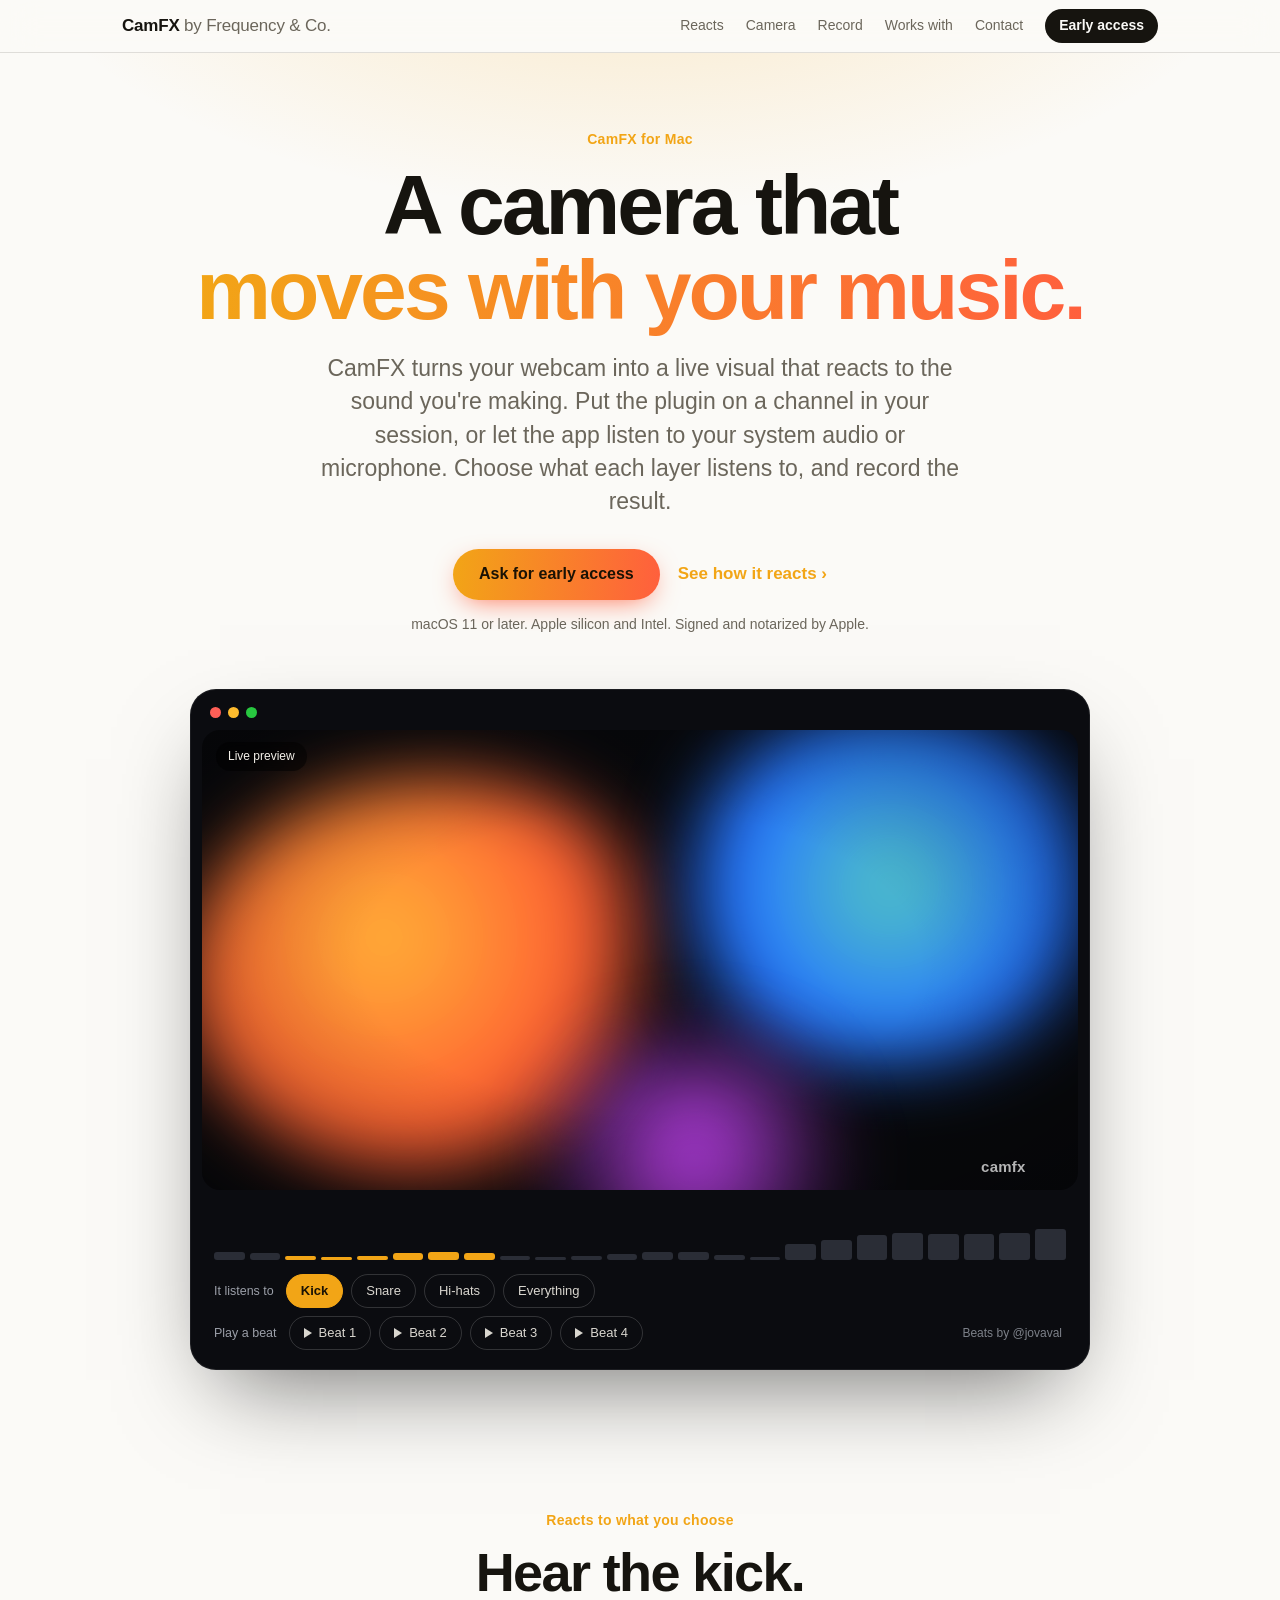
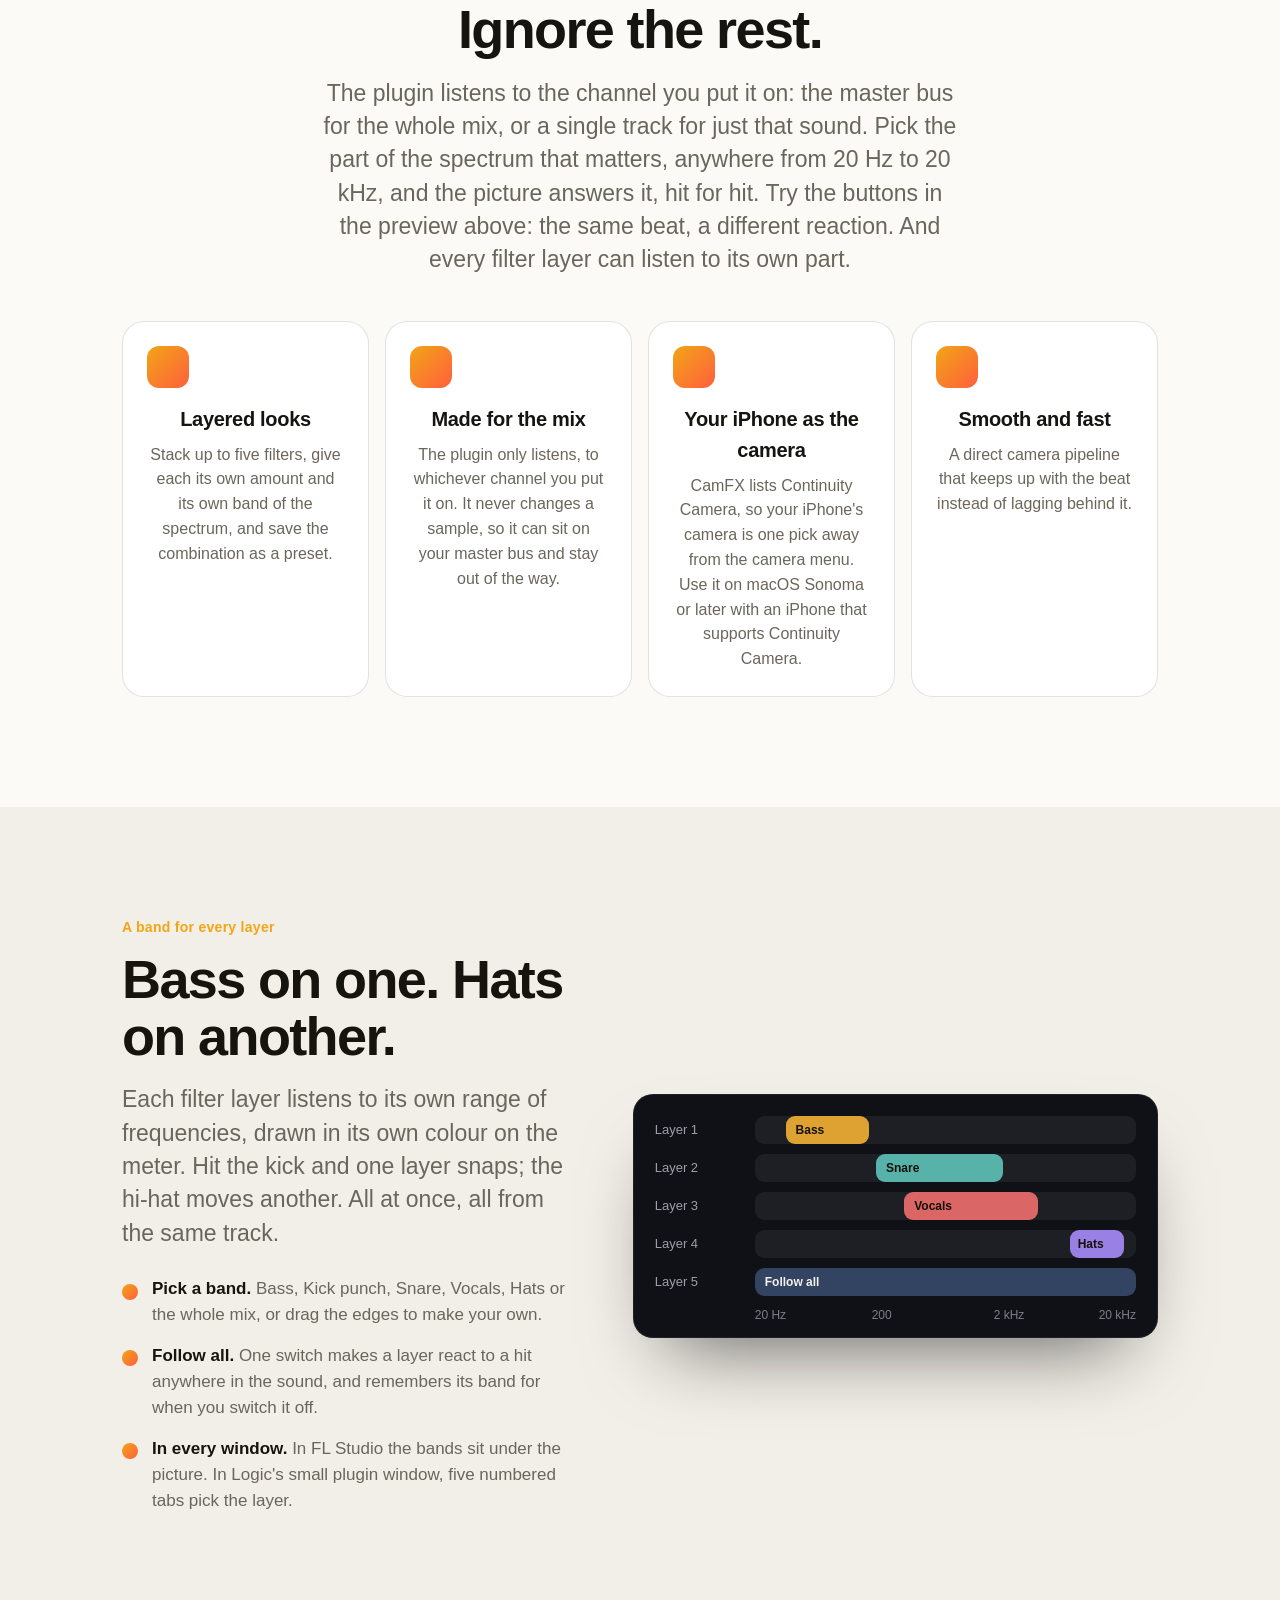
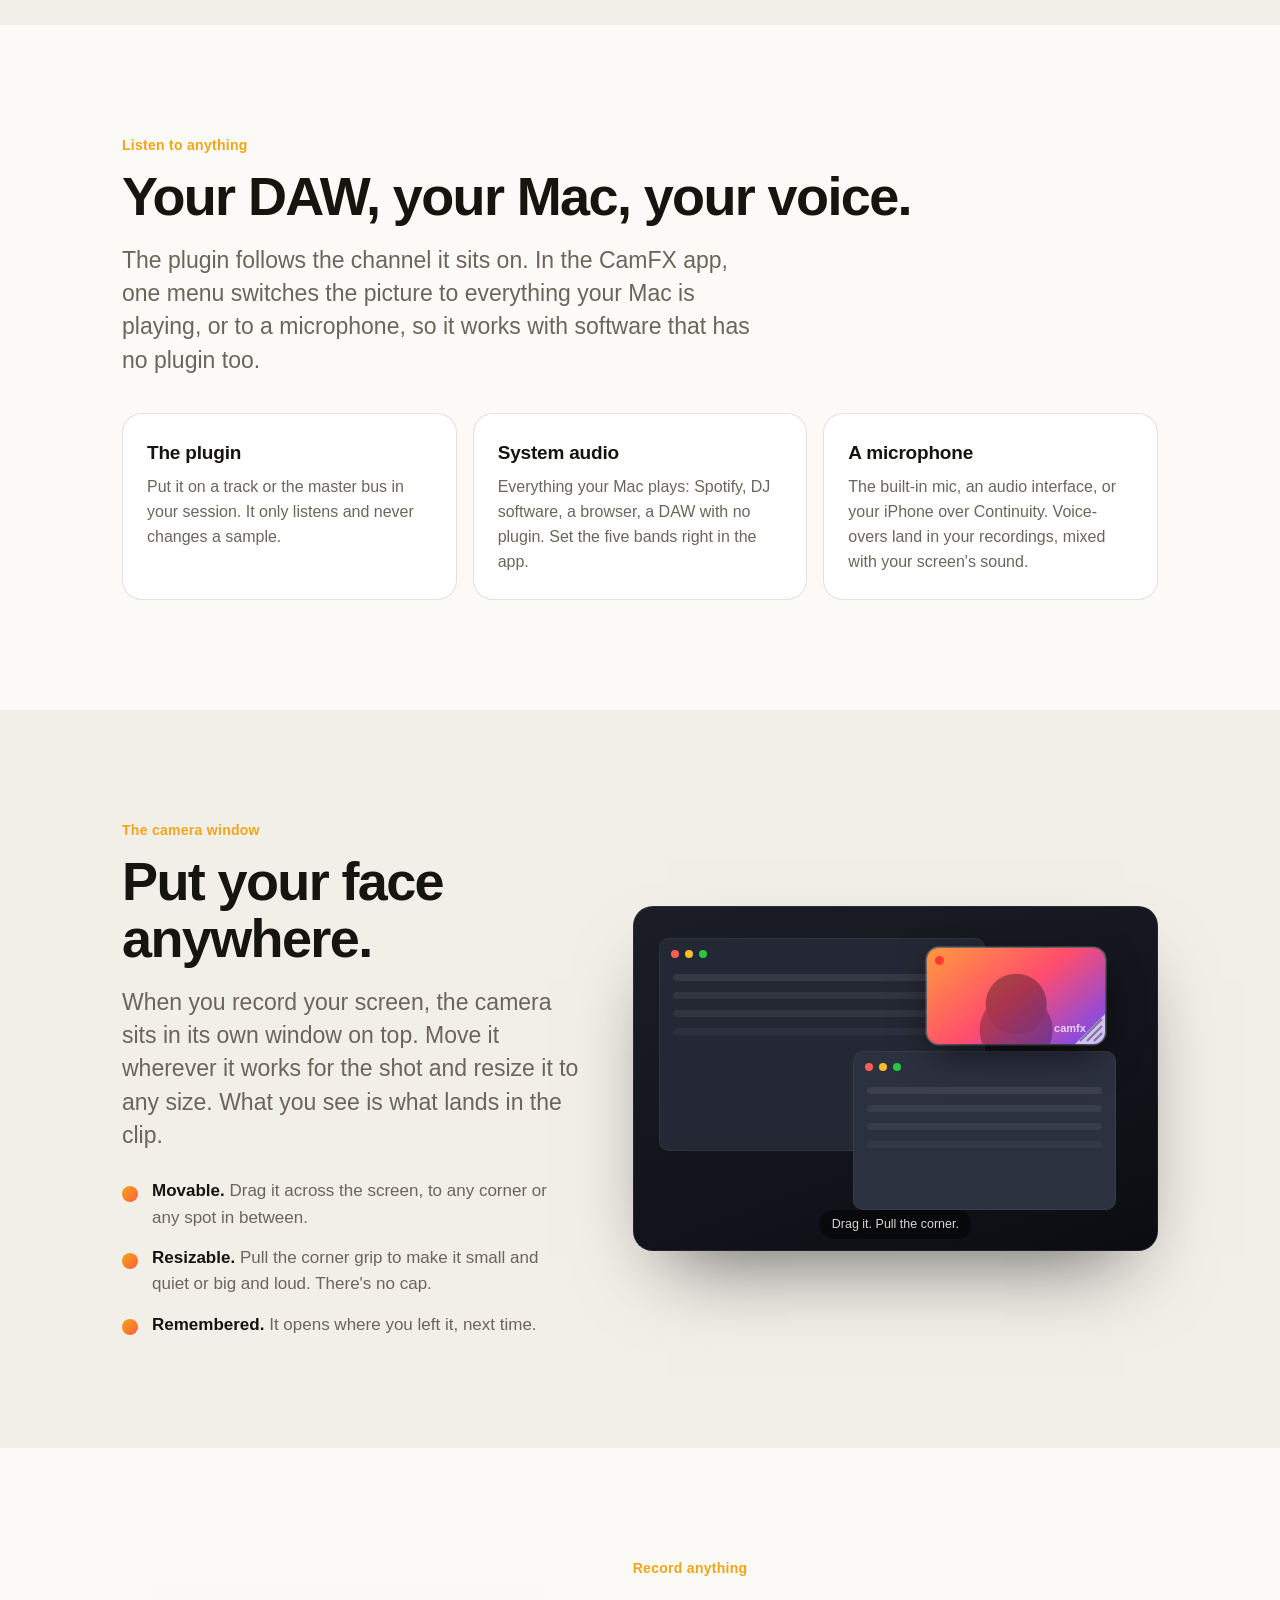
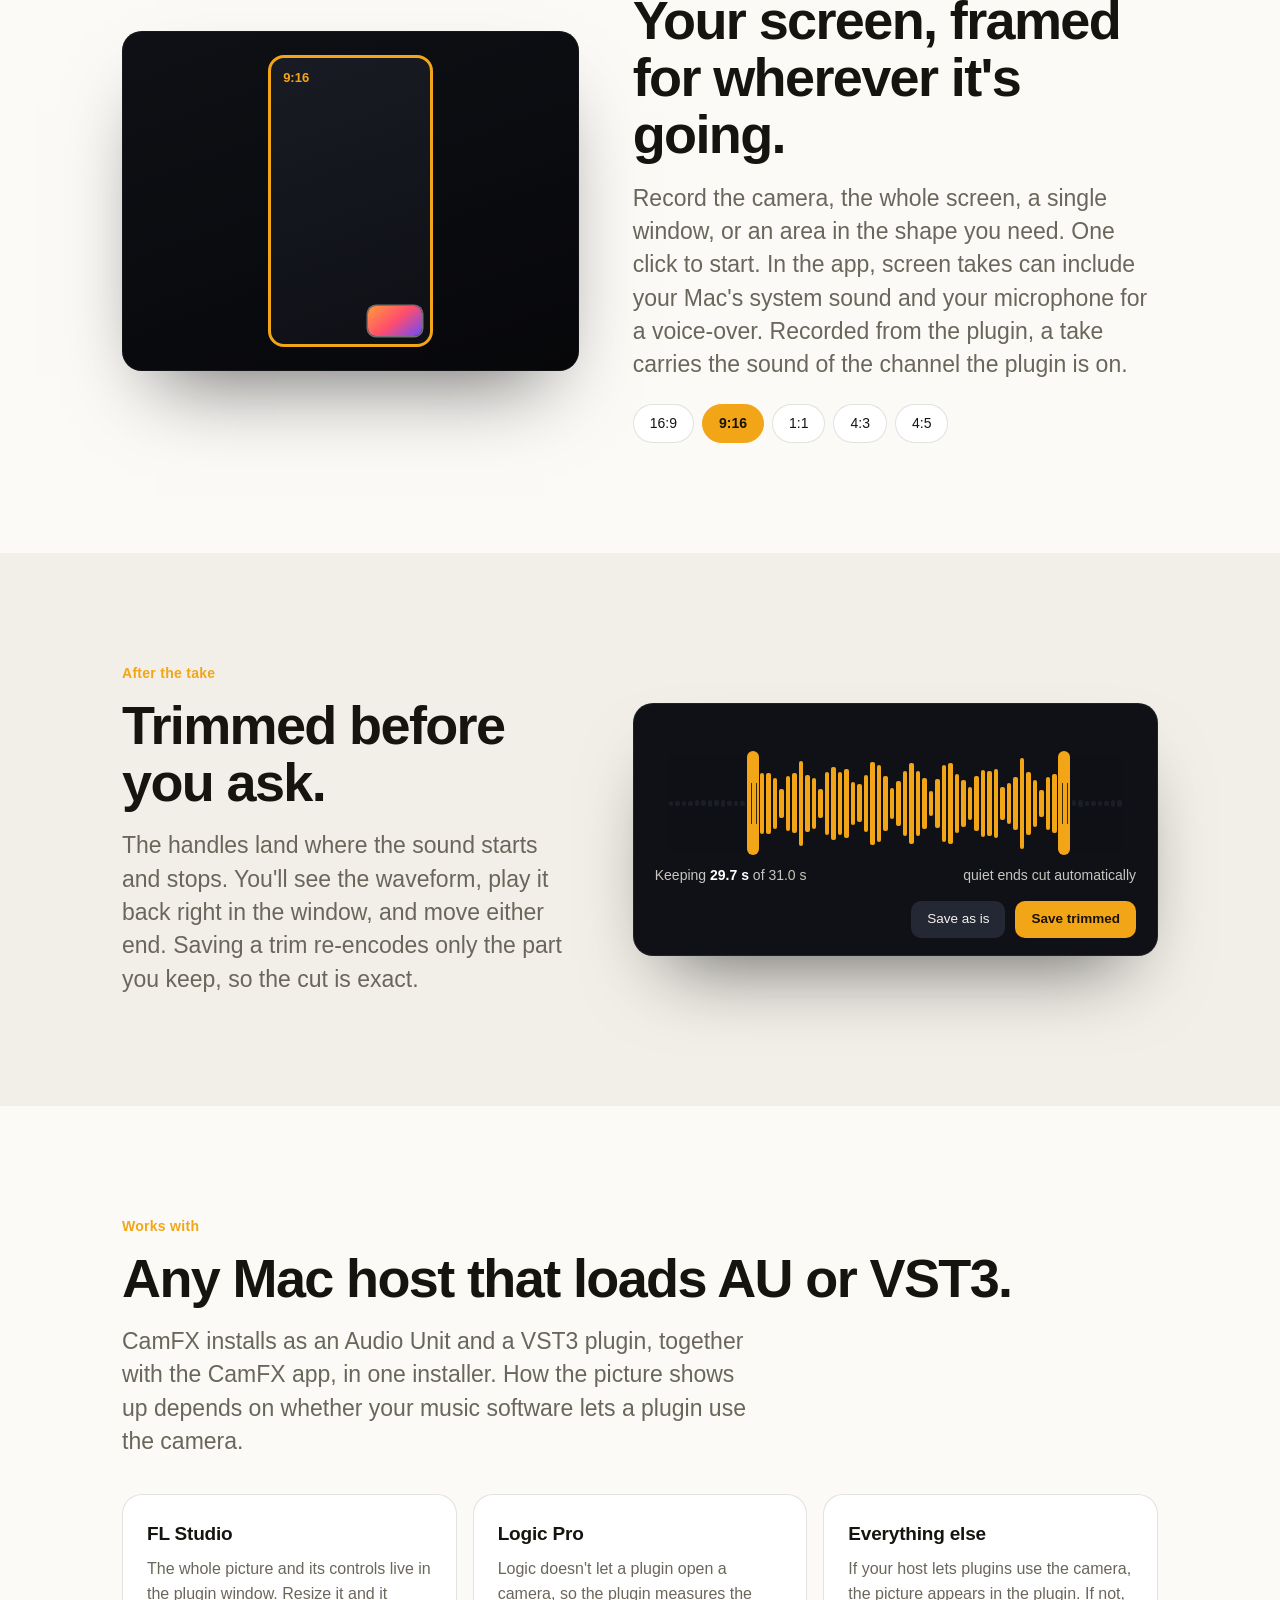
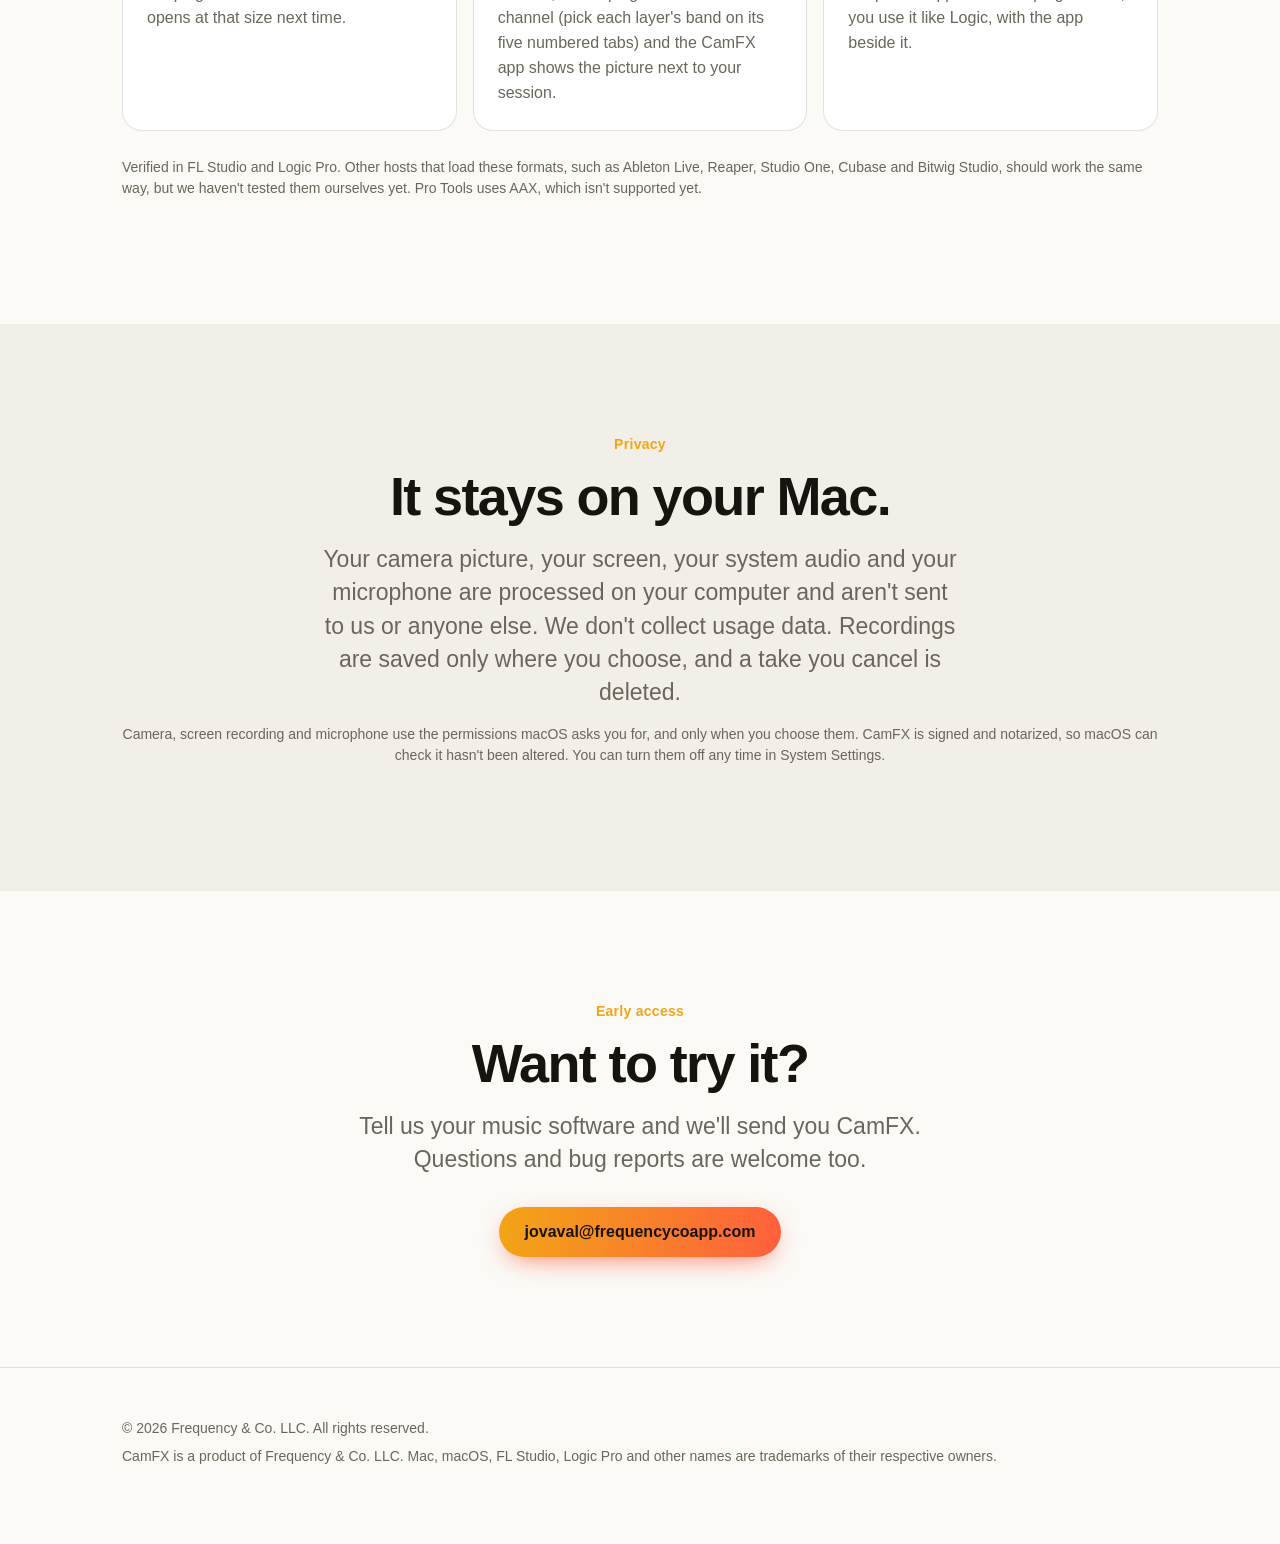
==== index.html @ f4755f86 "Add files via upload" ====
<!doctype html>
<html lang="en">
<head>
<meta charset="utf-8">
<meta name="viewport" content="width=device-width, initial-scale=1">
<title>CamFX by Frequency &amp; Co.</title>
<meta name="description" content="CamFX turns your webcam into a live visual that moves with your music. A Mac app plus AU and VST3 plugins. Every layer listens to its own band, from your DAW, your system audio or a microphone. Verified in FL Studio and Logic Pro.">
<meta name="theme-color" content="#0b0c10">
<style>
:root{
  --bg:#fbfaf7;--bg2:#f2efe8;--text:#16140f;--muted:#6b665b;--line:rgba(22,20,15,.12);--card:#ffffff;
  --accent:#f2a516;--accent2:#ff5f3d;--ink-on-accent:#1a1204;
  --stage:#0b0c10;--stage-text:#f4f1ea;
}
@media (prefers-color-scheme:dark){
  :root{--bg:#0b0c10;--bg2:#12141a;--text:#f4f1ea;--muted:#9b9fa8;--line:rgba(244,241,234,.14);--card:#161920}
}
*{box-sizing:border-box}
html{scroll-behavior:smooth;-webkit-text-size-adjust:100%}
body{margin:0;background:var(--bg);color:var(--text);font:17px/1.55 -apple-system,BlinkMacSystemFont,"SF Pro Text","Helvetica Neue",Arial,sans-serif;-webkit-font-smoothing:antialiased;overflow-x:hidden}
a{color:inherit}
.wrap{max-width:1080px;margin:0 auto;padding:0 22px}
:focus-visible{outline:2px solid var(--accent);outline-offset:3px;border-radius:6px}

/* nav */
nav.top{position:sticky;top:0;z-index:20;backdrop-filter:saturate(180%) blur(18px);-webkit-backdrop-filter:saturate(180%) blur(18px);background:color-mix(in srgb,var(--bg) 72%,transparent);border-bottom:1px solid var(--line)}
nav.top .wrap{display:flex;align-items:center;justify-content:space-between;height:52px;gap:14px}
.logo{white-space:nowrap;font-weight:650;letter-spacing:-.2px;text-decoration:none;font-size:17px}
.logo span{color:var(--muted);font-weight:450}
.links{display:flex;align-items:center;gap:22px;font-size:14px}
.links a{text-decoration:none;color:var(--muted);transition:color .2s}
.links a:hover{color:var(--text)}
.pill{white-space:nowrap;display:inline-block;background:var(--text);color:var(--bg)!important;padding:6px 14px;border-radius:999px;font-weight:550}
@media(max-width:640px){.links a:not(.pill){display:none}.logo span{display:none}.ghost{display:block;margin:16px 0 0}}

/* type */
h1{font-size:clamp(40px,8vw,84px);line-height:1.02;letter-spacing:-.035em;margin:0;font-weight:700}
h2{font-size:clamp(30px,5vw,54px);line-height:1.06;letter-spacing:-.03em;margin:0 0 14px;font-weight:700}
.eyebrow{font-size:14px;font-weight:600;color:var(--accent);letter-spacing:.02em;margin:0 0 12px}
.lead{font-size:clamp(18px,2.2vw,23px);line-height:1.45;color:var(--muted);max-width:640px;margin:18px 0 0}
.grad{background:linear-gradient(95deg,var(--accent),var(--accent2));-webkit-background-clip:text;background-clip:text;color:transparent}
.btn{display:inline-block;background:linear-gradient(95deg,var(--accent),var(--accent2));color:var(--ink-on-accent);padding:13px 26px;border-radius:999px;font-weight:650;text-decoration:none;font-size:16px;transition:transform .2s,box-shadow .2s;box-shadow:0 8px 28px -10px var(--accent2)}
.btn:hover{transform:translateY(-1px) scale(1.02)}
.ghost{margin-left:18px;color:var(--accent);text-decoration:none;font-weight:550}
.ghost:hover{text-decoration:underline}
.small{font-size:14px;color:var(--muted)}

/* reveal */
.rv{opacity:0;transform:translateY(26px);transition:opacity .8s cubic-bezier(.2,.7,.2,1),transform .8s cubic-bezier(.2,.7,.2,1)}
.rv.in{opacity:1;transform:none}
.d1{transition-delay:.08s}.d2{transition-delay:.16s}.d3{transition-delay:.24s}

/* hero */
.hero{position:relative;padding:76px 0 30px;text-align:center;background:radial-gradient(900px 420px at 50% -10%,color-mix(in srgb,var(--accent) 22%,transparent),transparent 70%)}
.hero .lead{margin-left:auto;margin-right:auto}
.cta{margin-top:30px}
.stagewrap{margin:54px auto 0;max-width:900px}
.stage{position:relative;background:var(--stage);color:var(--stage-text);border-radius:26px;padding:12px;box-shadow:0 40px 90px -30px rgba(0,0,0,.55),0 0 0 1px rgba(255,255,255,.07) inset;text-align:left}
.dots{display:flex;gap:7px;padding:6px 8px 12px}
.dots i{width:11px;height:11px;border-radius:50%;background:#2a2d36}
.dots i:nth-child(1){background:#ff5f57}.dots i:nth-child(2){background:#febc2e}.dots i:nth-child(3){background:#28c840}
.pic{position:relative;aspect-ratio:16/8.4;border-radius:18px;overflow:hidden;background:#07080b;--p:0}
.pic .art{position:absolute;inset:-12%;filter:hue-rotate(calc(var(--p)*55deg)) saturate(calc(1.1 + var(--p)*.9)) contrast(1.05);transform:scale(calc(1 + var(--p)*.06));transition:filter .05s linear}
.orb{position:absolute;border-radius:50%;filter:blur(34px)}
.o1{width:46%;height:70%;left:8%;top:18%;background:radial-gradient(circle at 40% 40%,#ffb347,#ff5f3d 55%,transparent 72%)}
.o2{width:42%;height:62%;right:6%;top:6%;background:radial-gradient(circle at 50% 50%,#5ec4b9,#2a6df4 60%,transparent 74%)}
.o3{width:34%;height:46%;left:38%;bottom:-8%;background:radial-gradient(circle,#c04bff,transparent 70%)}
.vig{position:absolute;inset:0;background:radial-gradient(ellipse at center,transparent 45%,rgba(0,0,0,.75) 100%);opacity:calc(.35 + var(--p)*.5)}
.tag{position:absolute;left:14px;top:12px;background:rgba(0,0,0,.45);backdrop-filter:blur(8px);-webkit-backdrop-filter:blur(8px);padding:5px 12px;border-radius:999px;font-size:12px;color:#f4f1ea}
.mark{position:absolute;right:6%;bottom:12px;font-weight:700;font-size:15px;color:rgba(255,255,255,.7);letter-spacing:.2px}
.bar{display:flex;align-items:flex-end;gap:5px;height:74px;padding:14px 12px 4px}
.bar i{flex:1;background:#2a2d36;border-radius:3px;height:12%;transition:background .2s}
.bar i.lit{background:var(--accent)}
.chips{display:flex;gap:8px;padding:10px 12px 8px;flex-wrap:wrap;align-items:center}
.chips span{font-size:12.5px;color:#9b9fa8;margin-right:4px}
.chips button{font:inherit;font-size:13px;border:1px solid rgba(255,255,255,.16);background:transparent;color:#d9d6cf;padding:6px 14px;border-radius:999px;cursor:pointer;transition:all .2s}
.chips button:hover{border-color:var(--accent)}
.beats{padding-top:0}.beats button{display:inline-flex;align-items:center;gap:7px}.beats .credit{margin-left:auto;font-size:12px;color:#7d8189}.pl{display:inline-block;width:0;height:0;border-left:8px solid currentColor;border-top:5px solid transparent;border-bottom:5px solid transparent}.beats button[aria-pressed=true] .pl{width:9px;height:10px;border:0;border-left:3px solid currentColor;border-right:3px solid currentColor}
.chips button[aria-pressed=true]{background:var(--accent);color:var(--ink-on-accent);border-color:var(--accent);font-weight:600}

/* sections */
section{padding:110px 0}
section.alt{background:var(--bg2)}
.split{display:grid;grid-template-columns:1fr 1.15fr;gap:54px;align-items:center}
@media(max-width:860px){.split{grid-template-columns:1fr;gap:34px}section{padding:76px 0}}
.points{list-style:none;margin:26px 0 0;padding:0;display:grid;gap:14px}
.points li{padding-left:30px;position:relative;color:var(--muted)}
.points li b{color:var(--text);font-weight:600}
.points li::before{content:"";position:absolute;left:0;top:.45em;width:16px;height:16px;border-radius:50%;background:linear-gradient(135deg,var(--accent),var(--accent2))}

/* camera demo */
.desk{position:relative;aspect-ratio:16/10.5;border-radius:20px;overflow:hidden;background:linear-gradient(160deg,#1b1e27,#0c0d12);box-shadow:0 40px 80px -34px rgba(0,0,0,.6),0 0 0 1px rgba(255,255,255,.07) inset;user-select:none;-webkit-user-select:none;touch-action:none}
.win{position:absolute;border-radius:10px;background:#242834;box-shadow:0 0 0 1px rgba(255,255,255,.05) inset}
.win.a{left:5%;top:9%;width:62%;height:62%}
.win.b{left:42%;top:42%;width:50%;height:46%;background:#2c3140}
.win i{position:absolute;left:12px;top:12px;width:8px;height:8px;border-radius:50%;background:#ff5f57;box-shadow:14px 0 #febc2e,28px 0 #28c840}
.win em{position:absolute;left:14px;right:14px;top:36px;height:7px;border-radius:4px;background:rgba(255,255,255,.08);box-shadow:0 18px rgba(255,255,255,.06),0 36px rgba(255,255,255,.06),0 54px rgba(255,255,255,.04)}
.cam{position:absolute;border-radius:12px;overflow:hidden;cursor:grab;box-shadow:0 14px 40px -8px rgba(0,0,0,.7),0 0 0 1.5px rgba(255,255,255,.35);background:linear-gradient(140deg,#ff9a3d,#ff4d6d 50%,#6a4bff)}
.cam:active{cursor:grabbing}
.cam .rec{position:absolute;left:8px;top:8px;width:9px;height:9px;border-radius:50%;background:#ff3b30;animation:blink 1.6s infinite}
.cam .cm{position:absolute;right:11%;bottom:7px;font-weight:700;font-size:11px;color:rgba(255,255,255,.75)}
.cam .face{position:absolute;left:50%;top:58%;width:34%;aspect-ratio:1;border-radius:50%;background:rgba(10,8,20,.35);transform:translate(-50%,-50%);box-shadow:0 26px 0 6px rgba(10,8,20,.3)}
.grip{position:absolute;right:0;bottom:0;width:30px;height:30px;cursor:nwse-resize;touch-action:none}
.grip svg{position:absolute;right:0;bottom:0;width:100%;height:100%}
@keyframes blink{50%{opacity:.25}}
.hint{position:absolute;left:50%;bottom:12px;transform:translateX(-50%);font-size:12.5px;color:#d9d6cf;background:rgba(0,0,0,.5);padding:5px 12px;border-radius:999px;pointer-events:none;white-space:nowrap;transition:opacity .4s}

/* aspect demo */
.screenbox{position:relative;height:340px;border-radius:20px;background:linear-gradient(160deg,#1b1e27,#0c0d12);box-shadow:0 40px 80px -34px rgba(0,0,0,.6),0 0 0 1px rgba(255,255,255,.07) inset;display:flex;align-items:center;justify-content:center;overflow:hidden}
.frame{position:absolute;border:3px solid var(--accent);border-radius:16px;box-shadow:0 0 0 999px rgba(0,0,0,.45);transition:width .5s cubic-bezier(.3,.8,.2,1),height .5s cubic-bezier(.3,.8,.2,1);display:flex;align-items:flex-end;justify-content:center;overflow:hidden}
.frame b{position:absolute;top:10px;left:12px;font-size:13px;color:var(--accent)}
.frame .mini{position:absolute;right:8px;bottom:8px;width:34%;aspect-ratio:16/9;border-radius:8px;background:linear-gradient(140deg,#ff9a3d,#ff4d6d 50%,#6a4bff);box-shadow:0 0 0 1.5px rgba(255,255,255,.4)}
.shapes{display:flex;gap:8px;flex-wrap:wrap;margin-top:22px}
.shapes button{font:inherit;font-size:14px;border:1px solid var(--line);background:var(--card);color:var(--text);padding:8px 16px;border-radius:999px;cursor:pointer;transition:all .2s}
.shapes button:hover{border-color:var(--accent)}
.shapes button[aria-pressed=true]{background:var(--accent);border-color:var(--accent);color:var(--ink-on-accent);font-weight:650}

/* trimmer demo */
.trim{background:#0f1116;border-radius:20px;padding:22px 22px 18px;color:#f4f1ea;box-shadow:0 40px 80px -34px rgba(0,0,0,.6),0 0 0 1px rgba(255,255,255,.07) inset}
.tl{position:relative;height:96px;margin:30px 14px 14px}
.wf{position:absolute;inset:0;display:flex;align-items:center;gap:2px}
.wf i{flex:1;border-radius:2px;background:#3a3f4b;height:6%}
.cut{position:absolute;top:0;bottom:0;background:rgba(15,17,22,.7);transition:width 1.4s cubic-bezier(.3,.8,.2,1)}
.cut.l{left:0;width:0}.cut.r{right:0;width:0}
.edge{position:absolute;top:-4px;bottom:-4px;width:12px;background:var(--accent);border-radius:6px;transition:left 1.4s cubic-bezier(.3,.8,.2,1)}
.edge::after{content:"";position:absolute;left:4px;top:30%;bottom:30%;width:4px;border-left:1.5px solid #3a2a05;border-right:1.5px solid #3a2a05}
.keep{display:flex;justify-content:space-between;align-items:center;font-size:14px;color:#c9c6bf;flex-wrap:wrap;gap:8px}
.keep b{color:#fff}
.sv{display:flex;gap:10px;margin-top:14px;justify-content:flex-end}
.sv span{font-size:13.5px;padding:8px 16px;border-radius:10px;background:#242834}
.sv span.p{background:var(--accent);color:var(--ink-on-accent);font-weight:650}

/* hosts */
.hosts{display:flex;flex-wrap:wrap;gap:10px;margin:30px 0 0}
.hosts span{background:var(--card);border:1px solid var(--line);padding:9px 18px;border-radius:999px;font-size:15.5px;font-weight:550;transition:transform .2s,border-color .2s}
.hosts span:hover{transform:translateY(-2px);border-color:var(--accent)}
.fmt{display:grid;grid-template-columns:repeat(auto-fit,minmax(240px,1fr));gap:16px;margin-top:36px}
.card{background:var(--card);border:1px solid var(--line);border-radius:20px;padding:24px}
.card h3{margin:0 0 8px;font-size:19px;letter-spacing:-.01em}
.card p{margin:0;color:var(--muted);font-size:16px}

/* feature tiles */
.tiles{display:grid;grid-template-columns:repeat(4,minmax(0,1fr));gap:16px;margin-top:44px}
@media(max-width:980px){.tiles{grid-template-columns:repeat(2,minmax(0,1fr))}}
@media(max-width:560px){.tiles{grid-template-columns:1fr}}
.tile{background:var(--card);border:1px solid var(--line);border-radius:22px;padding:24px;transition:transform .35s cubic-bezier(.2,.7,.2,1),border-color .3s}
.tile:hover{transform:translateY(-4px);border-color:color-mix(in srgb,var(--accent) 60%,var(--line))}
.tile h3{margin:0 0 8px;font-size:20px;letter-spacing:-.015em}
.tile p{margin:0;color:var(--muted);font-size:16px}
.tile .ic{width:42px;height:42px;border-radius:12px;background:linear-gradient(135deg,var(--accent),var(--accent2));margin-bottom:16px}

footer{padding:50px 0 70px;border-top:1px solid var(--line);color:var(--muted);font-size:14px}
footer p{margin:0 0 6px}
.center{text-align:center}
.center .lead{margin-left:auto;margin-right:auto}

@media(prefers-reduced-motion:reduce){
  html{scroll-behavior:auto}
  .rv{opacity:1;transform:none;transition:none}
  .cam .rec{animation:none}
}

/* bands per layer */
.lanes{background:#0f1116;border-radius:20px;padding:22px 22px 16px;color:#f4f1ea;box-shadow:0 40px 80px -34px rgba(0,0,0,.6),0 0 0 1px rgba(255,255,255,.07) inset}
.lane{display:flex;align-items:center;gap:12px;margin:0 0 10px}
.lane em{font-style:normal;font-size:13px;color:#9b9fa8;width:88px;flex:none}
.track{position:relative;flex:1;height:28px;border-radius:9px;background:rgba(255,255,255,.06);overflow:hidden}
.track i{position:absolute;top:0;bottom:0;border-radius:9px;background:var(--c);opacity:.9;animation:bandpulse 2.4s ease-in-out infinite;animation-delay:var(--d,0s)}
.track i.all{left:0;width:100%;opacity:.28;animation:none}
.track b{position:absolute;left:10px;top:50%;transform:translateY(-50%);font-size:12px;font-weight:600;color:#14110a;mix-blend-mode:normal;white-space:nowrap}
.track.on-all b{color:#f4f1ea}
.axis{position:relative;height:16px;margin:6px 0 0 100px;font-size:12px;color:#7b8089}
.axis span{position:absolute;top:0;transform:translateX(-50%);white-space:nowrap}
@keyframes bandpulse{0%,100%{opacity:.55}12%{opacity:1}}
@media(max-width:520px){.axis span:nth-child(3){display:none}.lane em{width:64px}.axis{margin-left:76px}}
@media(prefers-reduced-motion:reduce){.track i{animation:none}}
</style>
</head>
<body>

<nav class="top"><div class="wrap">
  <a class="logo" href="#top">CamFX <span>by Frequency &amp; Co.</span></a>
  <div class="links"><a href="#hears">Reacts</a><a href="#camera">Camera</a><a href="#record">Record</a><a href="#hosts">Works with</a><a href="#contact">Contact</a><a class="pill" href="mailto:jovaval@frequencycoapp.com?subject=CamFX%20early%20access">Early access</a></div>
</div></nav>

<header class="hero" id="top"><div class="wrap">
  <p class="eyebrow rv">CamFX for Mac</p>
  <h1 class="rv d1">A camera that<br><span class="grad">moves with your music.</span></h1>
  <p class="lead rv d2">CamFX turns your webcam into a live visual that reacts to the sound you're making. Put the plugin on a channel in your session, or let the app listen to your system audio or microphone. Choose what each layer listens to, and record the result.</p>
  <div class="cta rv d3"><a class="btn" href="mailto:jovaval@frequencycoapp.com?subject=CamFX%20early%20access">Ask for early access</a><a class="ghost" href="#hears">See how it reacts &rsaquo;</a></div>
  <p class="small rv d3" style="margin-top:14px">macOS 11 or later. Apple silicon and Intel. Signed and notarized by Apple.</p>

  <div class="stagewrap rv">
    <div class="stage" id="stage">
      <div class="dots"><i></i><i></i><i></i></div>
      <div class="pic" id="pic">
        <div class="art"><div class="orb o1"></div><div class="orb o2"></div><div class="orb o3"></div></div>
        <div class="vig"></div>
        <div class="tag">Live preview</div>
        <div class="mark">camfx</div>
      </div>
      <div class="bar" id="bars" aria-hidden="true"></div>
      <div class="chips" id="chips" role="group" aria-label="Choose what the picture listens to">
        <span>It listens to</span>
        <button type="button" data-k="kick" aria-pressed="true">Kick</button>
        <button type="button" data-k="snare" aria-pressed="false">Snare</button>
        <button type="button" data-k="hats" aria-pressed="false">Hi-hats</button>
        <button type="button" data-k="all" aria-pressed="false">Everything</button>
      </div>
      <div class="chips beats" id="beats" role="group" aria-label="Play a beat">
        <span>Play a beat</span>
        <button type="button" data-src="audio/beat1.m4a" data-n="Beat 1" aria-pressed="false"><i class="pl"></i>Beat 1</button>
        <button type="button" data-src="audio/beat2.m4a" data-n="Beat 2" aria-pressed="false"><i class="pl"></i>Beat 2</button>
        <button type="button" data-src="audio/beat3.m4a" data-n="Beat 3" aria-pressed="false"><i class="pl"></i>Beat 3</button>
        <button type="button" data-src="audio/beat4.m4a" data-n="Beat 4" aria-pressed="false"><i class="pl"></i>Beat 4</button>
        <span class="credit" id="credit">Beats by @jovaval</span>
      </div>
    </div>
  </div>
</div></header>

<section id="hears"><div class="wrap center">
  <p class="eyebrow rv">Reacts to what you choose</p>
  <h2 class="rv d1">Hear the kick.<br>Ignore the rest.</h2>
  <p class="lead rv d2">The plugin listens to the channel you put it on: the master bus for the whole mix, or a single track for just that sound. Pick the part of the spectrum that matters, anywhere from 20 Hz to 20 kHz, and the picture answers it, hit for hit. Try the buttons in the preview above: the same beat, a different reaction. And every filter layer can listen to its own part.</p>
  <div class="tiles">
    <div class="tile rv"><div class="ic"></div><h3>Layered looks</h3><p>Stack up to five filters, give each its own amount and its own band of the spectrum, and save the combination as a preset.</p></div>
    <div class="tile rv d1"><div class="ic"></div><h3>Made for the mix</h3><p>The plugin only listens, to whichever channel you put it on. It never changes a sample, so it can sit on your master bus and stay out of the way.</p></div>
    <div class="tile rv d2"><div class="ic"></div><h3>Your iPhone as the camera</h3><p>CamFX lists Continuity Camera, so your iPhone's camera is one pick away from the camera menu. Use it on macOS Sonoma or later with an iPhone that supports Continuity Camera.</p></div>
    <div class="tile rv d3"><div class="ic"></div><h3>Smooth and fast</h3><p>A direct camera pipeline that keeps up with the beat instead of lagging behind it.</p></div>
  </div>
</div></section>

<section class="alt" id="layers"><div class="wrap split">
  <div>
    <p class="eyebrow rv">A band for every layer</p>
    <h2 class="rv d1">Bass on one. Hats on another.</h2>
    <p class="lead rv d2">Each filter layer listens to its own range of frequencies, drawn in its own colour on the meter. Hit the kick and one layer snaps; the hi-hat moves another. All at once, all from the same track.</p>
    <ul class="points rv d3">
      <li><b>Pick a band.</b> Bass, Kick punch, Snare, Vocals, Hats or the whole mix, or drag the edges to make your own.</li>
      <li><b>Follow all.</b> One switch makes a layer react to a hit anywhere in the sound, and remembers its band for when you switch it off.</li>
      <li><b>In every window.</b> In FL Studio the bands sit under the picture. In Logic's small plugin window, five numbered tabs pick the layer.</li>
    </ul>
  </div>
  <div class="rv d1">
    <div class="lanes" role="img" aria-label="Five layers, each listening to a different range of frequencies">
      <div class="lane"><em>Layer 1</em><div class="track"><i style="--c:#f2b134;left:8.1%;width:22%;--d:0s"></i><b style="left:calc(8.1% + 10px)">Bass</b></div></div>
      <div class="lane"><em>Layer 2</em><div class="track"><i style="--c:#5ec4b9;left:31.8%;width:33.3%;--d:.5s"></i><b style="left:calc(31.8% + 10px)">Snare</b></div></div>
      <div class="lane"><em>Layer 3</em><div class="track"><i style="--c:#ef6f6c;left:39.2%;width:35.1%;--d:1s"></i><b style="left:calc(39.2% + 10px)">Vocals</b></div></div>
      <div class="lane"><em>Layer 4</em><div class="track"><i style="--c:#a78bfa;left:82.6%;width:14.2%;--d:1.5s"></i><b style="left:calc(82.6% + 8px)">Hats</b></div></div>
      <div class="lane"><em>Layer 5</em><div class="track on-all"><i class="all" style="--c:#6aa7ff"></i><b>Follow all</b></div></div>
      <div class="axis"><span style="left:0;transform:none">20 Hz</span><span style="left:33.3%">200</span><span style="left:66.7%">2 kHz</span><span style="left:100%;transform:translateX(-100%)">20 kHz</span></div>
    </div>
  </div>
</div></section>

<section id="sources"><div class="wrap">
  <p class="eyebrow rv">Listen to anything</p>
  <h2 class="rv d1">Your DAW, your Mac, your voice.</h2>
  <p class="lead rv d2">The plugin follows the channel it sits on. In the CamFX app, one menu switches the picture to everything your Mac is playing, or to a microphone, so it works with software that has no plugin too.</p>
  <div class="fmt">
    <div class="card rv"><h3>The plugin</h3><p>Put it on a track or the master bus in your session. It only listens and never changes a sample.</p></div>
    <div class="card rv d1"><h3>System audio</h3><p>Everything your Mac plays: Spotify, DJ software, a browser, a DAW with no plugin. Set the five bands right in the app.</p></div>
    <div class="card rv d2"><h3>A microphone</h3><p>The built-in mic, an audio interface, or your iPhone over Continuity. Voice-overs land in your recordings, mixed with your screen's sound.</p></div>
  </div>
</div></section>

<section class="alt" id="camera"><div class="wrap split">
  <div>
    <p class="eyebrow rv">The camera window</p>
    <h2 class="rv d1">Put your face<br>anywhere.</h2>
    <p class="lead rv d2">When you record your screen, the camera sits in its own window on top. Move it wherever it works for the shot and resize it to any size. What you see is what lands in the clip.</p>
    <ul class="points rv d3">
      <li><b>Movable.</b> Drag it across the screen, to any corner or any spot in between.</li>
      <li><b>Resizable.</b> Pull the corner grip to make it small and quiet or big and loud. There's no cap.</li>
      <li><b>Remembered.</b> It opens where you left it, next time.</li>
    </ul>
  </div>
  <div class="rv d1">
    <div class="desk" id="desk">
      <div class="win a"><i></i><em></em></div>
      <div class="win b"><i></i><em></em></div>
      <div class="cam" id="cam" style="left:56%;top:12%;width:34%;height:28%">
        <div class="face"></div><div class="rec"></div><div class="cm">camfx</div>
        <div class="grip" id="grip"><svg viewBox="0 0 30 30" aria-hidden="true"><path d="M30 0V30H0Z" fill="rgba(255,255,255,.65)"/><path d="M27 12 12 27M27 19 19 27M27 5 5 27" stroke="rgba(0,0,0,.4)" stroke-width="2"/></svg></div>
      </div>
      <div class="hint" id="hint">Drag it. Pull the corner.</div>
    </div>
  </div>
</div></section>

<section id="record"><div class="wrap split">
  <div class="rv d1">
    <div class="screenbox" id="sbox">
      <div class="frame" id="frame"><b id="flab">9:16</b><div class="mini"></div></div>
    </div>
  </div>
  <div>
    <p class="eyebrow rv">Record anything</p>
    <h2 class="rv d1">Your screen, framed for wherever it's going.</h2>
    <p class="lead rv d2">Record the camera, the whole screen, a single window, or an area in the shape you need. One click to start. In the app, screen takes can include your Mac's system sound and your microphone for a voice-over. Recorded from the plugin, a take carries the sound of the channel the plugin is on.</p>
    <div class="shapes rv d3" id="shapes" role="group" aria-label="Recording shape"></div>
  </div>
</div></section>

<section class="alt"><div class="wrap split">
  <div>
    <p class="eyebrow rv">After the take</p>
    <h2 class="rv d1">Trimmed before you ask.</h2>
    <p class="lead rv d2">The handles land where the sound starts and stops. You'll see the waveform, play it back right in the window, and move either end. Saving a trim re-encodes only the part you keep, so the cut is exact.</p>
  </div>
  <div class="rv d1">
    <div class="trim" id="trim">
      <div class="tl" id="tl"><div class="wf" id="wf"></div><div class="cut l" id="cl"></div><div class="cut r" id="cr"></div><div class="edge" id="el" style="left:-12px"></div><div class="edge" id="er" style="left:100%"></div></div>
      <div class="keep"><span id="kt">Keeping all <b>31.0 s</b></span><span>quiet ends cut automatically</span></div>
      <div class="sv"><span>Save as is</span><span class="p">Save trimmed</span></div>
    </div>
  </div>
</div></section>

<section id="hosts"><div class="wrap">
  <p class="eyebrow rv">Works with</p>
  <h2 class="rv d1">Any Mac host that loads AU or VST3.</h2>
  <p class="lead rv d2">CamFX installs as an Audio Unit and a VST3 plugin, together with the CamFX app, in one installer. How the picture shows up depends on whether your music software lets a plugin use the camera.</p>
  <div class="fmt">
    <div class="card rv"><h3>FL Studio</h3><p>The whole picture and its controls live in the plugin window. Resize it and it opens at that size next time.</p></div>
    <div class="card rv d1"><h3>Logic Pro</h3><p>Logic doesn't let a plugin open a camera, so the plugin measures the channel (pick each layer's band on its five numbered tabs) and the CamFX app shows the picture next to your session.</p></div>
    <div class="card rv d2"><h3>Everything else</h3><p>If your host lets plugins use the camera, the picture appears in the plugin. If not, you use it like Logic, with the app beside it.</p></div>
  </div>
  <p class="small rv" style="margin-top:26px">Verified in FL Studio and Logic Pro. Other hosts that load these formats, such as Ableton Live, Reaper, Studio One, Cubase and Bitwig Studio, should work the same way, but we haven't tested them ourselves yet. Pro Tools uses AAX, which isn't supported yet.</p>
</div></section>

<section class="alt" id="privacy"><div class="wrap center">
  <p class="eyebrow rv">Privacy</p>
  <h2 class="rv d1">It stays on your Mac.</h2>
  <p class="lead rv d2">Your camera picture, your screen, your system audio and your microphone are processed on your computer and aren't sent to us or anyone else. We don't collect usage data. Recordings are saved only where you choose, and a take you cancel is deleted.</p>
  <p class="small rv d3" style="margin-top:14px">Camera, screen recording and microphone use the permissions macOS asks you for, and only when you choose them. CamFX is signed and notarized, so macOS can check it hasn't been altered. You can turn them off any time in System Settings.</p>
</div></section>

<section id="contact"><div class="wrap center">
  <p class="eyebrow rv">Early access</p>
  <h2 class="rv d1">Want to try it?</h2>
  <p class="lead rv d2">Tell us your music software and we'll send you CamFX. Questions and bug reports are welcome too.</p>
  <div class="cta rv d3"><a class="btn" href="mailto:jovaval@frequencycoapp.com?subject=CamFX%20early%20access">jovaval@frequencycoapp.com</a></div>
</div></section>

<footer><div class="wrap">
  <p>&copy; 2026 Frequency &amp; Co. LLC. All rights reserved.</p>
  <p>CamFX is a product of Frequency &amp; Co. LLC. Mac, macOS, FL Studio, Logic Pro and other names are trademarks of their respective owners.</p>
</div></footer>

<script>
(function(){
  var reduce=matchMedia('(prefers-reduced-motion: reduce)').matches;

  /* reveal on scroll */
  var rv=document.querySelectorAll('.rv');
  if('IntersectionObserver' in window && !reduce){
    var io=new IntersectionObserver(function(es){es.forEach(function(e){if(e.isIntersecting){e.target.classList.add('in');io.unobserve(e.target)}})},{threshold:.15});
    rv.forEach(function(el){io.observe(el)});
  } else rv.forEach(function(el){el.classList.add('in')});

  /* the hero: a made-up beat until someone plays one of the real ones */
  var N=24,bars=document.getElementById('bars'),pic=document.getElementById('pic'),bi=[];
  for(var i=0;i<N;i++){var b=document.createElement('i');bars.appendChild(b);bi.push(b)}
  var ranges={kick:[2,7],snare:[8,15],hats:[20,23],all:[0,23]},sel='kick';
  function setSel(k){sel=k;document.querySelectorAll('#chips button').forEach(function(x){x.setAttribute('aria-pressed',x.dataset.k===k)});lit()}
  function lit(){var r=ranges[sel];bi.forEach(function(b,i){b.classList.toggle('lit',i>=r[0]&&i<=r[1])})}
  document.querySelectorAll('#chips button').forEach(function(x){x.addEventListener('click',function(){setSel(x.dataset.k)})});
  lit();
  function env(t,beats,k){var m=Infinity;beats.forEach(function(b){var d=((t-b)%4+4)%4;if(d<m)m=d});return Math.exp(-m*k)}

  /* real audio: split it into the same 24 bands and find the hits like the plugin does */
  var audio=null,ctx=null,an=null,spec=null,live=false,playBtn=null,avg=new Float32Array(N),bpk=new Float32Array(N),gpk=0,rmax=0,smooth=0,hits=new Float32Array(N);
  var edges=[];for(var e=0;e<=N;e++)edges.push(20*Math.pow(1000,e/N));
  function ensureAudio(){
    if(audio)return true;
    try{
      audio=new Audio();audio.preload='auto';audio.crossOrigin='anonymous';
      var AC=window.AudioContext||window.webkitAudioContext;ctx=new AC();
      var srcNode=ctx.createMediaElementSource(audio);an=ctx.createAnalyser();an.fftSize=8192;an.smoothingTimeConstant=0;
      srcNode.connect(an);an.connect(ctx.destination);spec=new Float32Array(an.frequencyBinCount);
      audio.addEventListener('ended',stopBeat);
      return true;
    }catch(err){audio=audio||new Audio();audio.addEventListener('ended',stopBeat);an=null;return true}
  }
  function stopBeat(){
    live=false;if(audio)audio.pause();
    document.querySelectorAll('#beats button').forEach(function(x){x.setAttribute('aria-pressed','false')});playBtn=null;
    for(var i=0;i<N;i++){avg[i]=0;bpk[i]=0}gpk=0;rmax=0;
  }
  document.querySelectorAll('#beats button').forEach(function(x){x.addEventListener('click',function(){
    if(playBtn===x){stopBeat();return}
    ensureAudio();stopBeat();
    if(ctx&&ctx.state==='suspended')ctx.resume();
    audio.src=x.dataset.src;audio.currentTime=0;
    var pr=audio.play();if(pr&&pr.catch)pr.catch(function(){stopBeat()});
    playBtn=x;live=true;x.setAttribute('aria-pressed','true');
  })});
  function analyse(dt){
    an.getFloatFrequencyData(spec);
    var binHz=ctx.sampleRate/an.fftSize,k=Math.min(1,dt/.3),gmax=0,raw=new Float32Array(N);
    for(var i=0;i<N;i++){
      var lo=Math.max(1,Math.floor(edges[i]/binHz)),hi=Math.max(lo,Math.floor(edges[i+1]/binHz)),sum=0,c=0;
      for(var j=lo;j<=hi;j++){var m=spec[j];sum+=m>-140?Math.pow(10,m/20):0;c++}
      var envv=sum/c;raw[i]=envv;
      var h=Math.max(0,envv-1.35*avg[i]);
      avg[i]+=(envv-avg[i])*k;
      hits[i]=h;bpk[i]=Math.max(h,bpk[i]*Math.exp(-dt/1.5));gmax=Math.max(gmax,h);
    }
    gpk=Math.max(gmax,gpk*Math.exp(-dt/2));
    var rm=0;for(var q=0;q<N;q++)rm=Math.max(rm,raw[q]);rmax=Math.max(rm,rmax*Math.exp(-dt/3));
    var r=ranges[sel],pulse=0;
    for(var i2=0;i2<N;i2++){
      var den=Math.max(bpk[i2],gpk*.125,1e-4),n=Math.min(1,hits[i2]/den),st=Math.sqrt(Math.min(1,raw[i2]/(rmax+1e-6)));
      bi[i2].style.height=(8+st*24+n*68*Math.min(1,.55+gpk*40))+'%';
      if(i2>=r[0]&&i2<=r[1])pulse=Math.max(pulse,n*Math.min(1,gpk*60));
    }
    return pulse;
  }
  var t0=performance.now(),lastNow=t0;
  function frame(now){
    var dt=Math.min(.1,(now-lastNow)/1000);lastNow=now;
    var p;
    if(live&&an&&!audio.paused){p=analyse(dt);smooth=p>smooth?p:smooth+(p-smooth)*Math.min(1,dt*9);p=smooth}
    else{
      var t=(now-t0)/1000*2,kick=env(t,[0,2],6.5),snare=env(t,[1,3],7),hats=0;
      for(var h=0;h<8;h++)hats=Math.max(hats,Math.exp(-(((t-(h*.5+.25))%4+4)%4)*14));
      for(var i=0;i<N;i++){
        var v=.1+.05*Math.sin(t*3+i);
        if(i<=7)v+=kick*(1-i/10);
        if(i>=8&&i<=15)v+=snare*(.9-Math.abs(i-12)/9);
        if(i>=16)v+=hats*(.5+(i-16)/14);
        bi[i].style.height=Math.min(100,v*100)+'%';
      }
      var lev={kick:kick,snare:snare,hats:hats*.9};
      p=sel==='all'?Math.max(kick,snare,hats):lev[sel];
    }
    pic.style.setProperty('--p',p.toFixed(3));
    if(!reduce||live)requestAnimationFrame(frame);
  }
  if(reduce){bi.forEach(function(b,i){b.style.height=(18+((i*37)%50))+'%'});pic.style.setProperty('--p','.4');document.querySelectorAll('#beats button').forEach(function(x){x.addEventListener('click',function(){requestAnimationFrame(frame)})})}
  else requestAnimationFrame(frame);

  /* the camera window: drag and resize */
  var desk=document.getElementById('desk'),cam=document.getElementById('cam'),grip=document.getElementById('grip'),hint=document.getElementById('hint');
  var mode=null,sx=0,sy=0,r0=null;
  function pct(){return desk.getBoundingClientRect()}
  function down(m,e){mode=m;sx=e.clientX;sy=e.clientY;r0={l:cam.offsetLeft,t:cam.offsetTop,w:cam.offsetWidth,h:cam.offsetHeight};hint.style.opacity=0;e.preventDefault();e.stopPropagation();(m==='move'?cam:grip).setPointerCapture(e.pointerId)}
  function move(e){
    if(!mode)return;var dx=e.clientX-sx,dy=e.clientY-sy,D=pct();
    if(mode==='move'){
      var l=Math.max(-r0.w+40,Math.min(D.width-40,r0.l+dx)),t=Math.max(-r0.h+40,Math.min(D.height-40,r0.t+dy));
      cam.style.left=l/D.width*100+'%';cam.style.top=t/D.height*100+'%';
    } else {
      var w=Math.max(70,r0.w+dx),h=w*r0.h/r0.w;
      cam.style.width=w/D.width*100+'%';cam.style.height=h/D.height*100+'%';
    }
  }
  function up(){mode=null}
  cam.addEventListener('pointerdown',function(e){if(e.target.closest('#grip'))return;down('move',e)});
  grip.addEventListener('pointerdown',function(e){down('size',e)});
  [cam,grip].forEach(function(el){el.addEventListener('pointermove',move);el.addEventListener('pointerup',up);el.addEventListener('pointercancel',up)});

  /* recording shapes */
  var shapes=[['16:9',16/9],['9:16',9/16],['1:1',1],['4:3',4/3],['4:5',4/5]],sb=document.getElementById('sbox'),fr=document.getElementById('frame'),fl=document.getElementById('flab'),sh=document.getElementById('shapes'),cur=1;
  shapes.forEach(function(s,i){var b=document.createElement('button');b.type='button';b.textContent=s[0];b.setAttribute('aria-pressed',i===cur);b.addEventListener('click',function(){cur=i;place();sh.querySelectorAll('button').forEach(function(x,j){x.setAttribute('aria-pressed',j===i)})});sh.appendChild(b)});
  function place(){
    var W=sb.clientWidth*.86,H=sb.clientHeight*.86,r=shapes[cur][1],w=W,h=w/r;
    if(h>H){h=H;w=h*r}
    fr.style.width=w+'px';fr.style.height=h+'px';fl.textContent=shapes[cur][0];
  }
  place();addEventListener('resize',place);

  /* trimmer: handles slide in to the auto-placed spot */
  var wf=document.getElementById('wf'),tl=document.getElementById('tl'),M=70,quietL=.2,quietR=.14;
  for(var i=0;i<M;i++){var x=i/M,a;if(x<quietL||x>1-quietR)a=.04+.03*Math.random();else a=.25+.7*Math.abs(Math.sin(i*.55))*(.55+.45*Math.random());var w=document.createElement('i');w.style.height=Math.max(5,a*100)+'%';wf.appendChild(w)}
  var played=false;
  function runTrim(){
    if(played)return;played=true;
    var el=document.getElementById('el'),er=document.getElementById('er'),cl=document.getElementById('cl'),cr=document.getElementById('cr'),kt=document.getElementById('kt'),W=tl.clientWidth;
    wf.querySelectorAll('i').forEach(function(w,i){var x=i/M;if(x>=quietL&&x<=1-quietR)w.style.background='#f2a516'});
    el.style.left=(W*quietL-12)+'px';er.style.left=(W*(1-quietR))+'px';
    cl.style.width=(W*quietL)+'px';cr.style.width=(W*quietR)+'px';
    var total=31,keep=total*(1-quietL-quietR),start=performance.now();
    (function tick(n){var f=Math.min(1,(n-start)/1400),v=total-(total-keep)*f;kt.innerHTML='Keeping <b>'+v.toFixed(1)+' s</b> of '+total.toFixed(1)+' s';if(f<1)requestAnimationFrame(tick)})(start);
  }
  if('IntersectionObserver' in window){new IntersectionObserver(function(es,o){if(es[0].isIntersecting){setTimeout(runTrim,500);o.disconnect()}},{threshold:.5}).observe(document.getElementById('trim'))}
  else runTrim();
})();
</script>
</body>
</html>
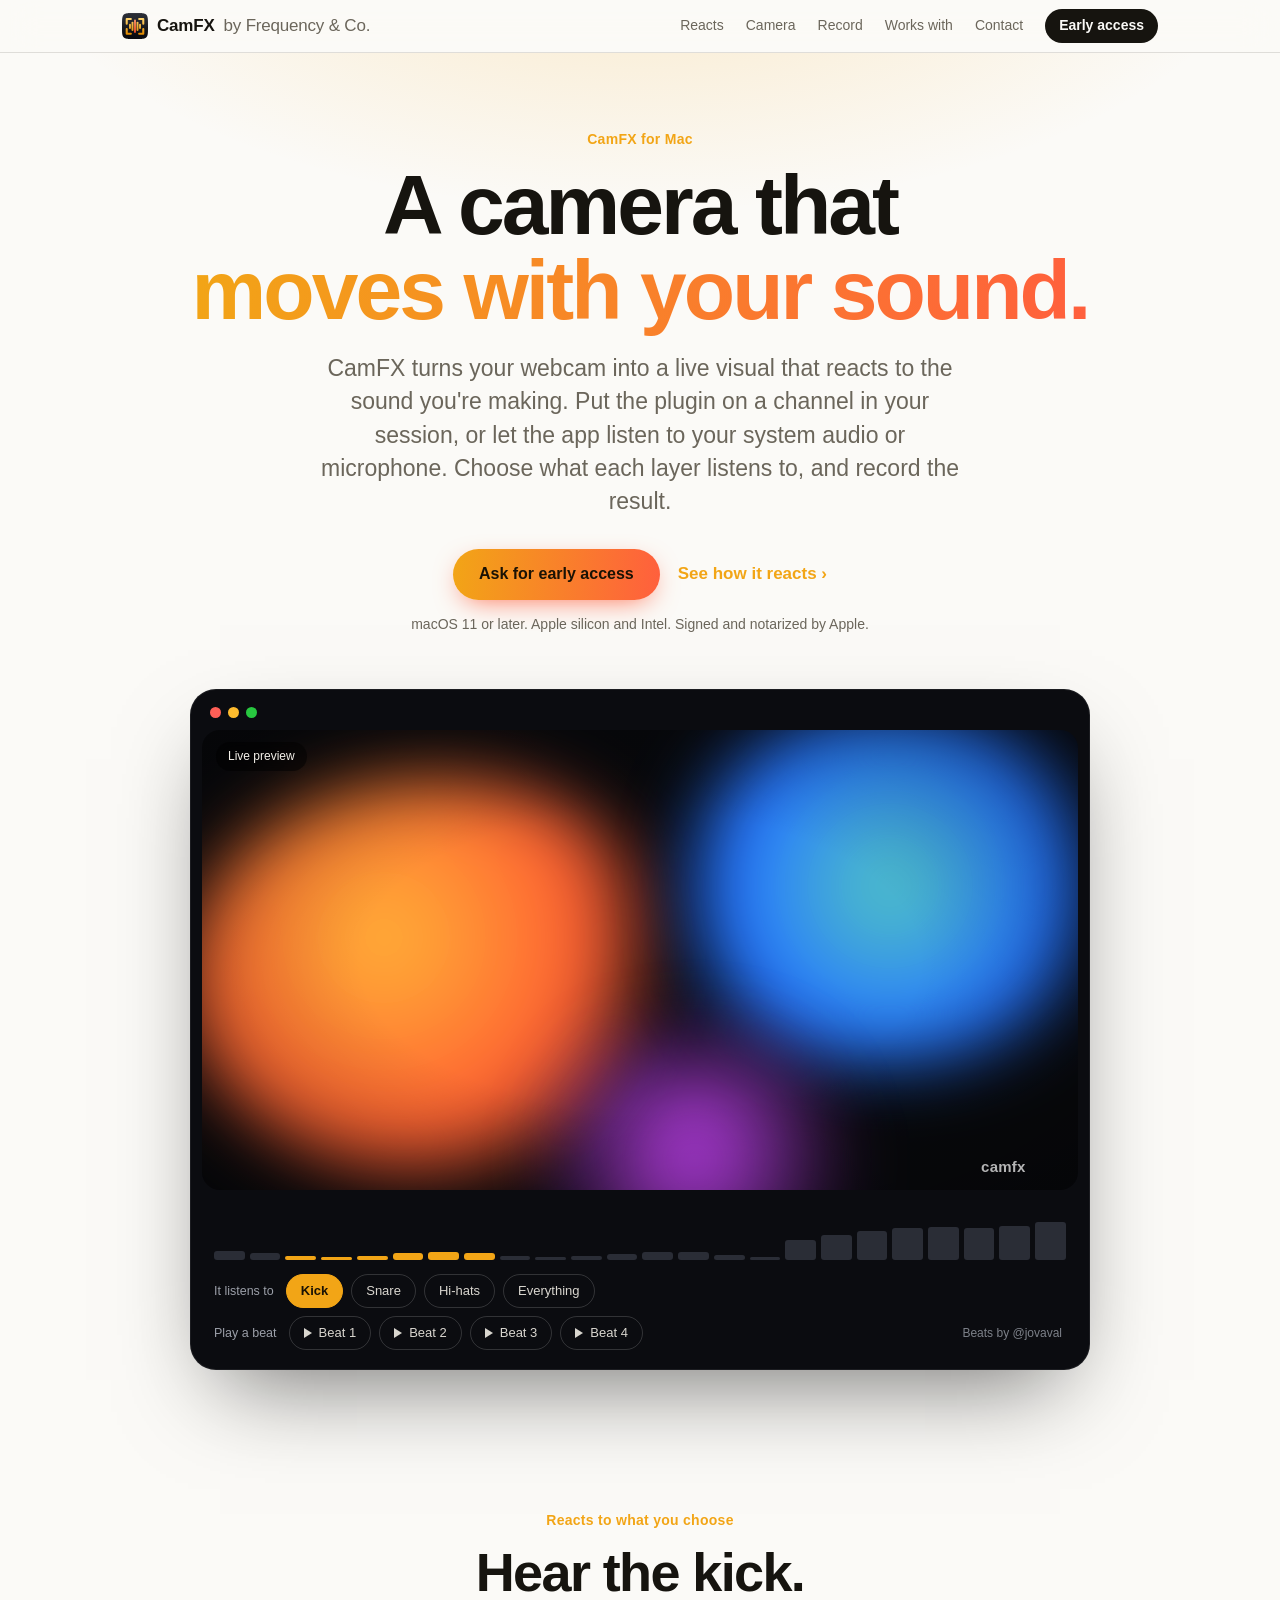
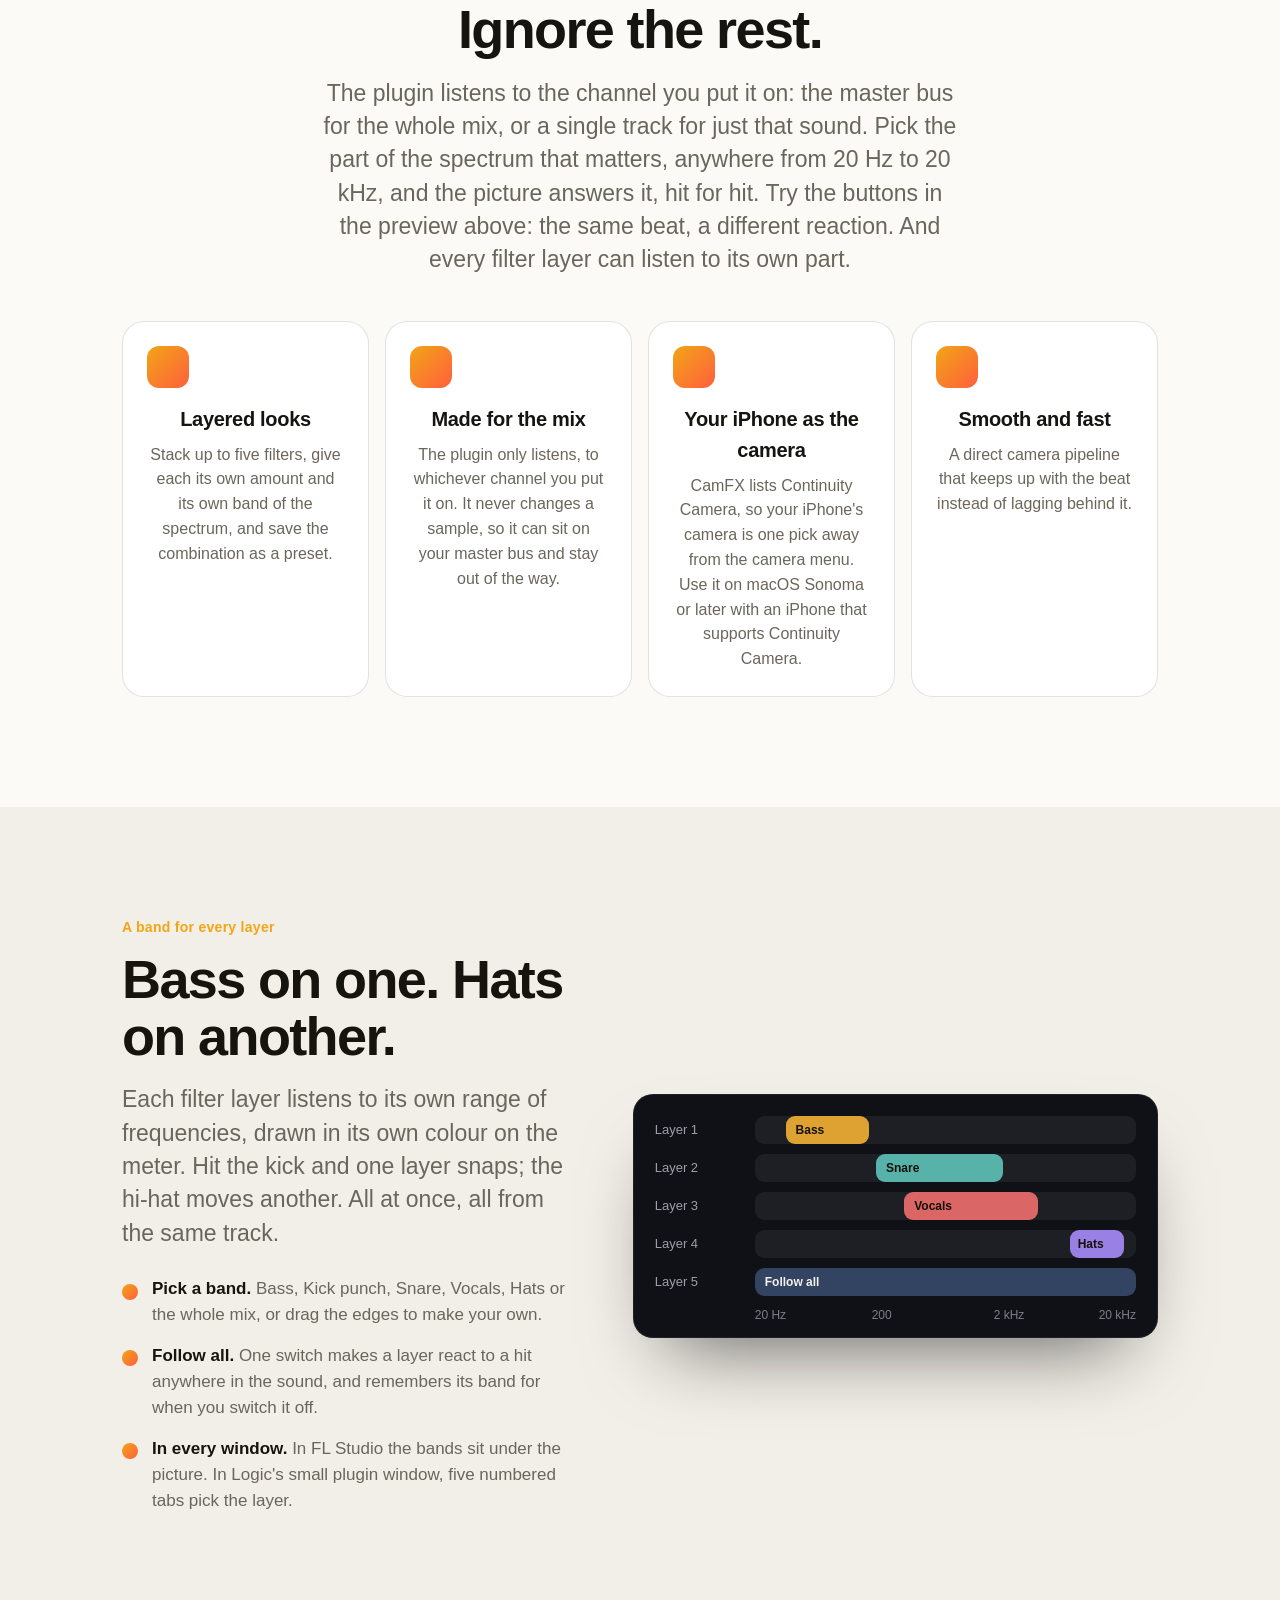
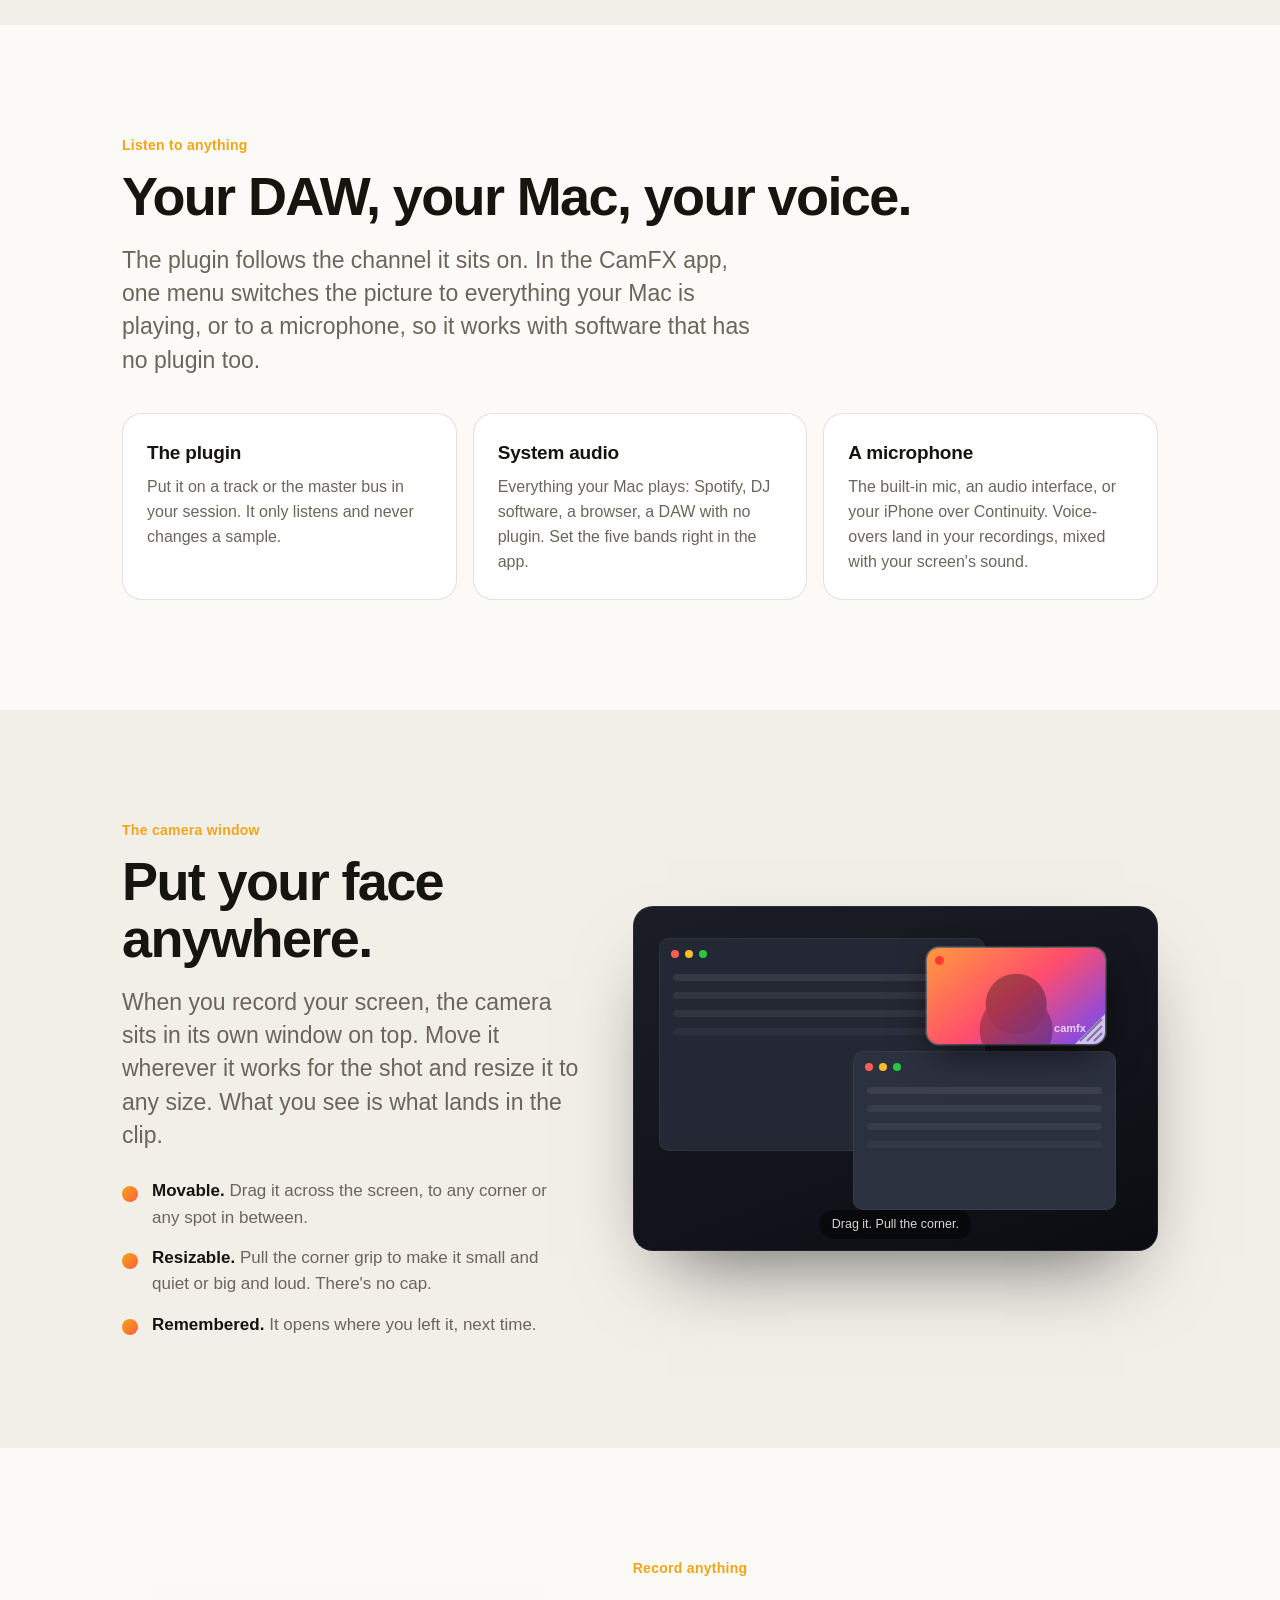
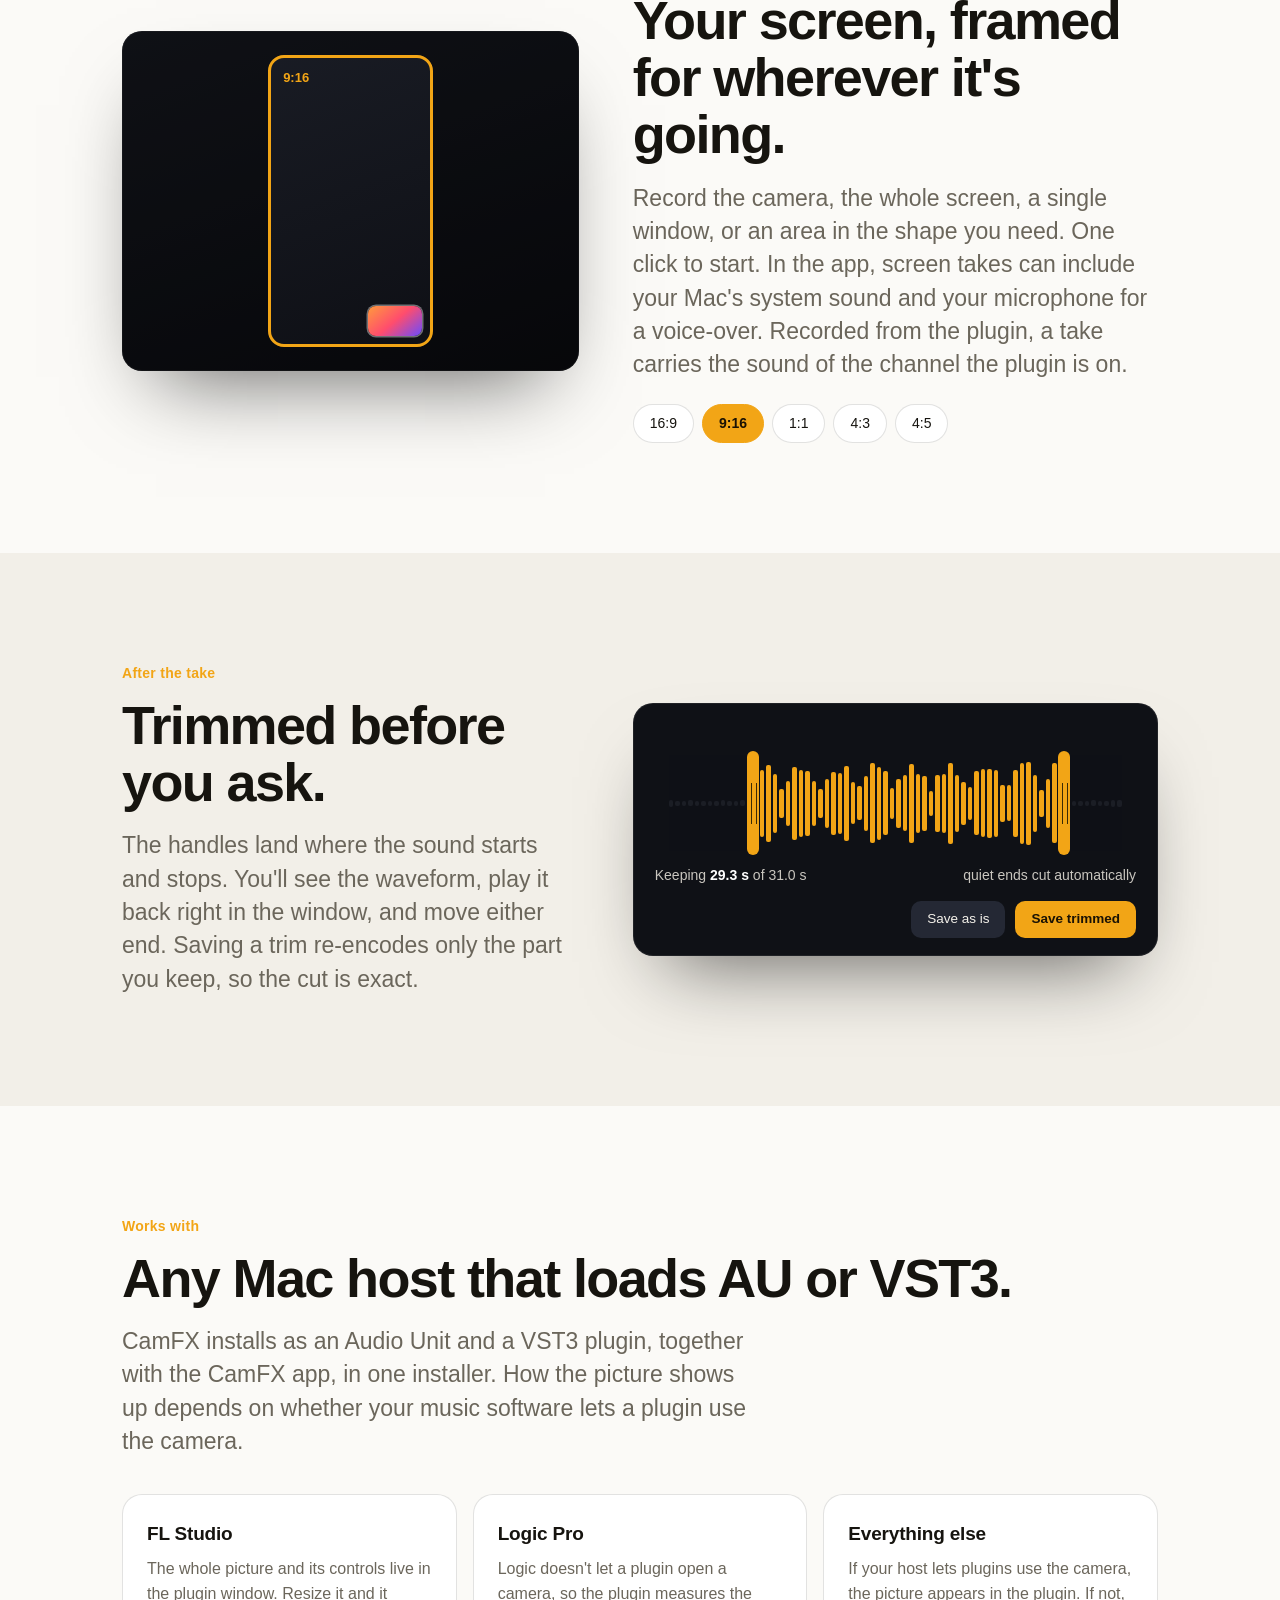
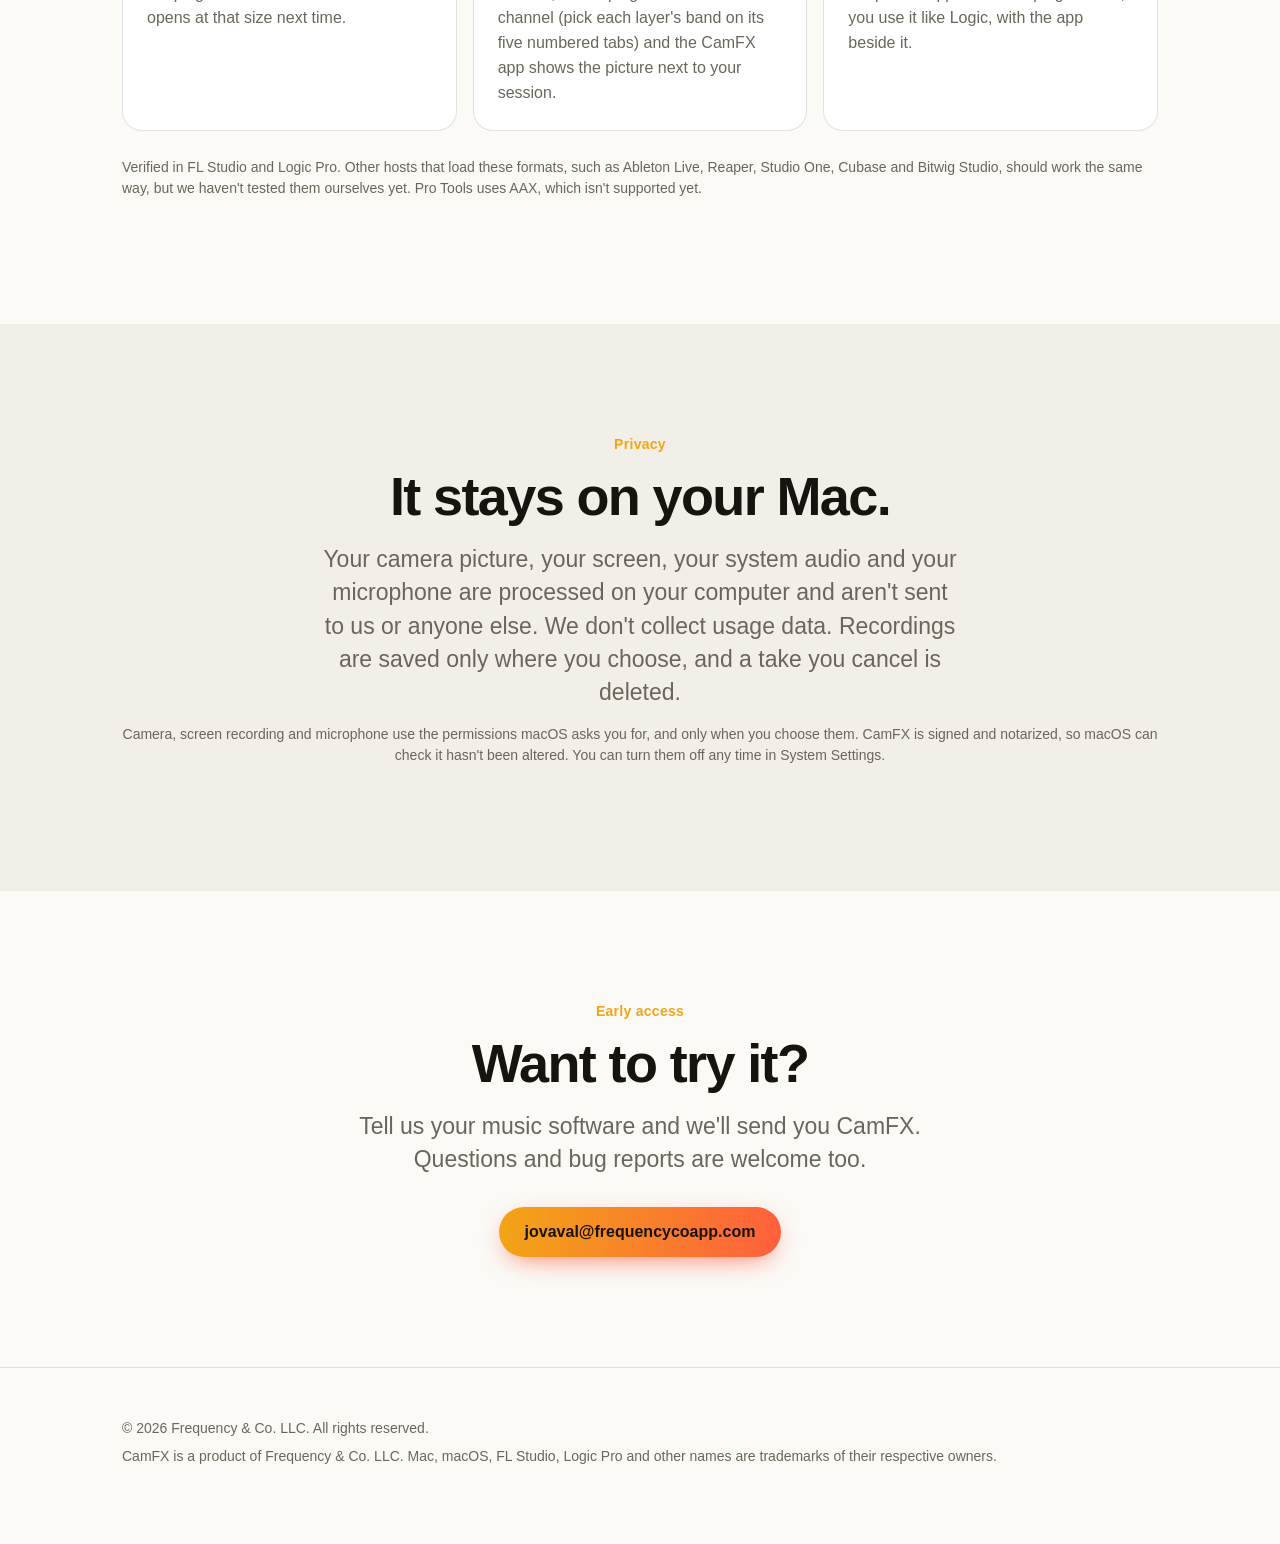
==== commit 1d30b0e2: "Add files via upload" ====
--- a/index.html
+++ b/index.html
@@ -4,8 +4,26 @@
 <meta charset="utf-8">
 <meta name="viewport" content="width=device-width, initial-scale=1">
 <title>CamFX by Frequency &amp; Co.</title>
-<meta name="description" content="CamFX turns your webcam into a live visual that moves with your music. A Mac app plus AU and VST3 plugins. Every layer listens to its own band, from your DAW, your system audio or a microphone. Verified in FL Studio and Logic Pro.">
+<meta name="description" content="CamFX turns your webcam into a live visual that moves with your sound. A Mac app plus AU and VST3 plugins. Every layer listens to its own band, from your DAW, your system audio or a microphone. Verified in FL Studio and Logic Pro.">
 <meta name="theme-color" content="#0b0c10">
+<link rel="icon" href="favicon.svg" type="image/svg+xml">
+<link rel="icon" href="favicon-32.png" sizes="32x32" type="image/png">
+<link rel="icon" href="favicon.ico" sizes="any">
+<link rel="apple-touch-icon" href="apple-touch-icon.png">
+<link rel="canonical" href="https://frequencycoapp.com/">
+<meta property="og:type" content="website">
+<meta property="og:site_name" content="Frequency &amp; Co.">
+<meta property="og:title" content="CamFX by Frequency &amp; Co.">
+<meta property="og:description" content="A camera that moves with your sound. A Mac app plus AU and VST3 plugins, verified in FL Studio and Logic Pro.">
+<meta property="og:url" content="https://frequencycoapp.com/">
+<meta property="og:image" content="https://frequencycoapp.com/og-image.png">
+<meta property="og:image:width" content="1200">
+<meta property="og:image:height" content="630">
+<meta property="og:image:alt" content="The CamFX icon beside the words CamFX by Frequency &amp; Co.: a camera that moves with your sound.">
+<meta name="twitter:card" content="summary_large_image">
+<meta name="twitter:title" content="CamFX by Frequency &amp; Co.">
+<meta name="twitter:description" content="A camera that moves with your sound.">
+<meta name="twitter:image" content="https://frequencycoapp.com/og-image.png">
 <style>
 :root{
   --bg:#fbfaf7;--bg2:#f2efe8;--text:#16140f;--muted:#6b665b;--line:rgba(22,20,15,.12);--card:#ffffff;
@@ -25,8 +43,9 @@
 /* nav */
 nav.top{position:sticky;top:0;z-index:20;backdrop-filter:saturate(180%) blur(18px);-webkit-backdrop-filter:saturate(180%) blur(18px);background:color-mix(in srgb,var(--bg) 72%,transparent);border-bottom:1px solid var(--line)}
 nav.top .wrap{display:flex;align-items:center;justify-content:space-between;height:52px;gap:14px}
-.logo{white-space:nowrap;font-weight:650;letter-spacing:-.2px;text-decoration:none;font-size:17px}
+.logo{display:inline-flex;align-items:center;gap:9px;white-space:nowrap;font-weight:650;letter-spacing:-.2px;text-decoration:none;font-size:17px}
 .logo span{color:var(--muted);font-weight:450}
+.logo img{width:26px;height:26px;display:block;flex:none}
 .links{display:flex;align-items:center;gap:22px;font-size:14px}
 .links a{text-decoration:none;color:var(--muted);transition:color .2s}
 .links a:hover{color:var(--text)}
@@ -179,13 +198,13 @@
 <body>
 
 <nav class="top"><div class="wrap">
-  <a class="logo" href="#top">CamFX <span>by Frequency &amp; Co.</span></a>
+  <a class="logo" href="#top"><img src="favicon.svg" alt="" width="26" height="26"><b style="font-weight:inherit">CamFX</b> <span>by Frequency &amp; Co.</span></a>
   <div class="links"><a href="#hears">Reacts</a><a href="#camera">Camera</a><a href="#record">Record</a><a href="#hosts">Works with</a><a href="#contact">Contact</a><a class="pill" href="mailto:jovaval@frequencycoapp.com?subject=CamFX%20early%20access">Early access</a></div>
 </div></nav>
 
 <header class="hero" id="top"><div class="wrap">
   <p class="eyebrow rv">CamFX for Mac</p>
-  <h1 class="rv d1">A camera that<br><span class="grad">moves with your music.</span></h1>
+  <h1 class="rv d1">A camera that<br><span class="grad">moves with your sound.</span></h1>
   <p class="lead rv d2">CamFX turns your webcam into a live visual that reacts to the sound you're making. Put the plugin on a channel in your session, or let the app listen to your system audio or microphone. Choose what each layer listens to, and record the result.</p>
   <div class="cta rv d3"><a class="btn" href="mailto:jovaval@frequencycoapp.com?subject=CamFX%20early%20access">Ask for early access</a><a class="ghost" href="#hears">See how it reacts &rsaquo;</a></div>
   <p class="small rv d3" style="margin-top:14px">macOS 11 or later. Apple silicon and Intel. Signed and notarized by Apple.</p>
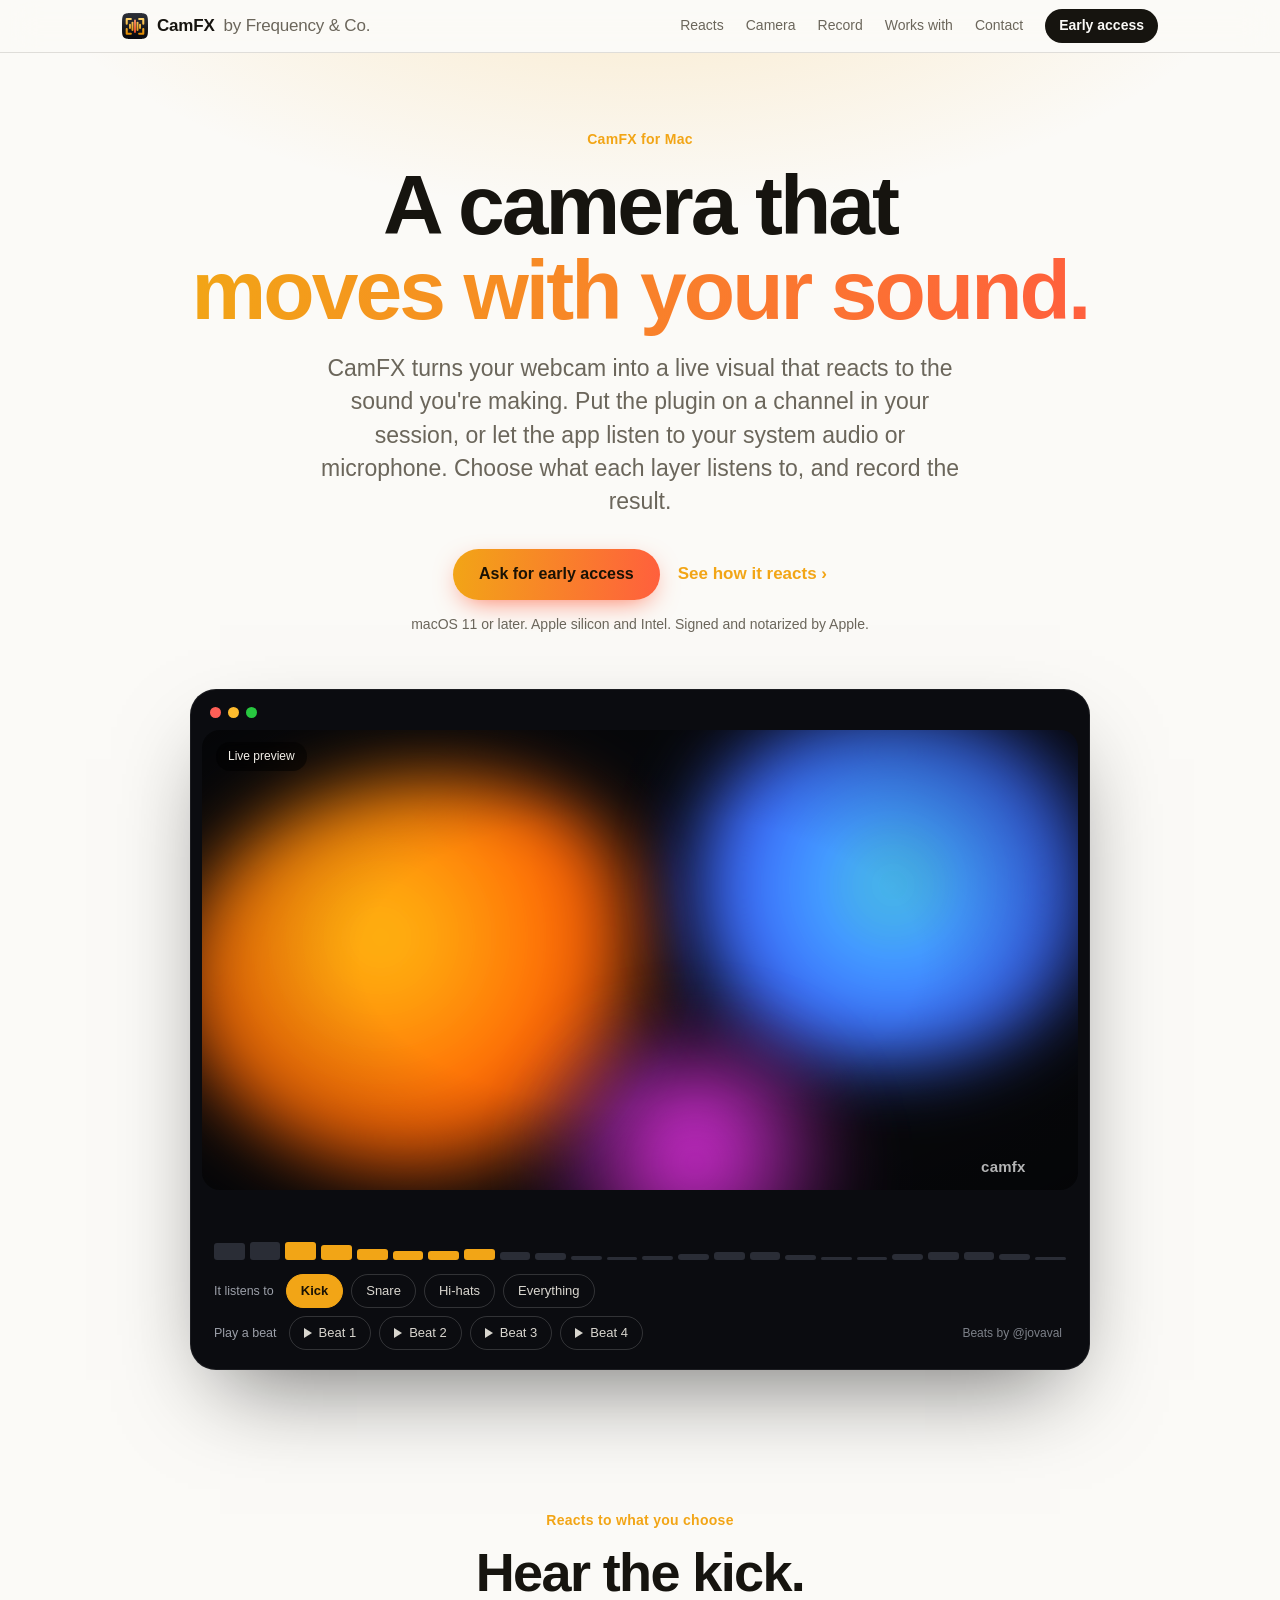
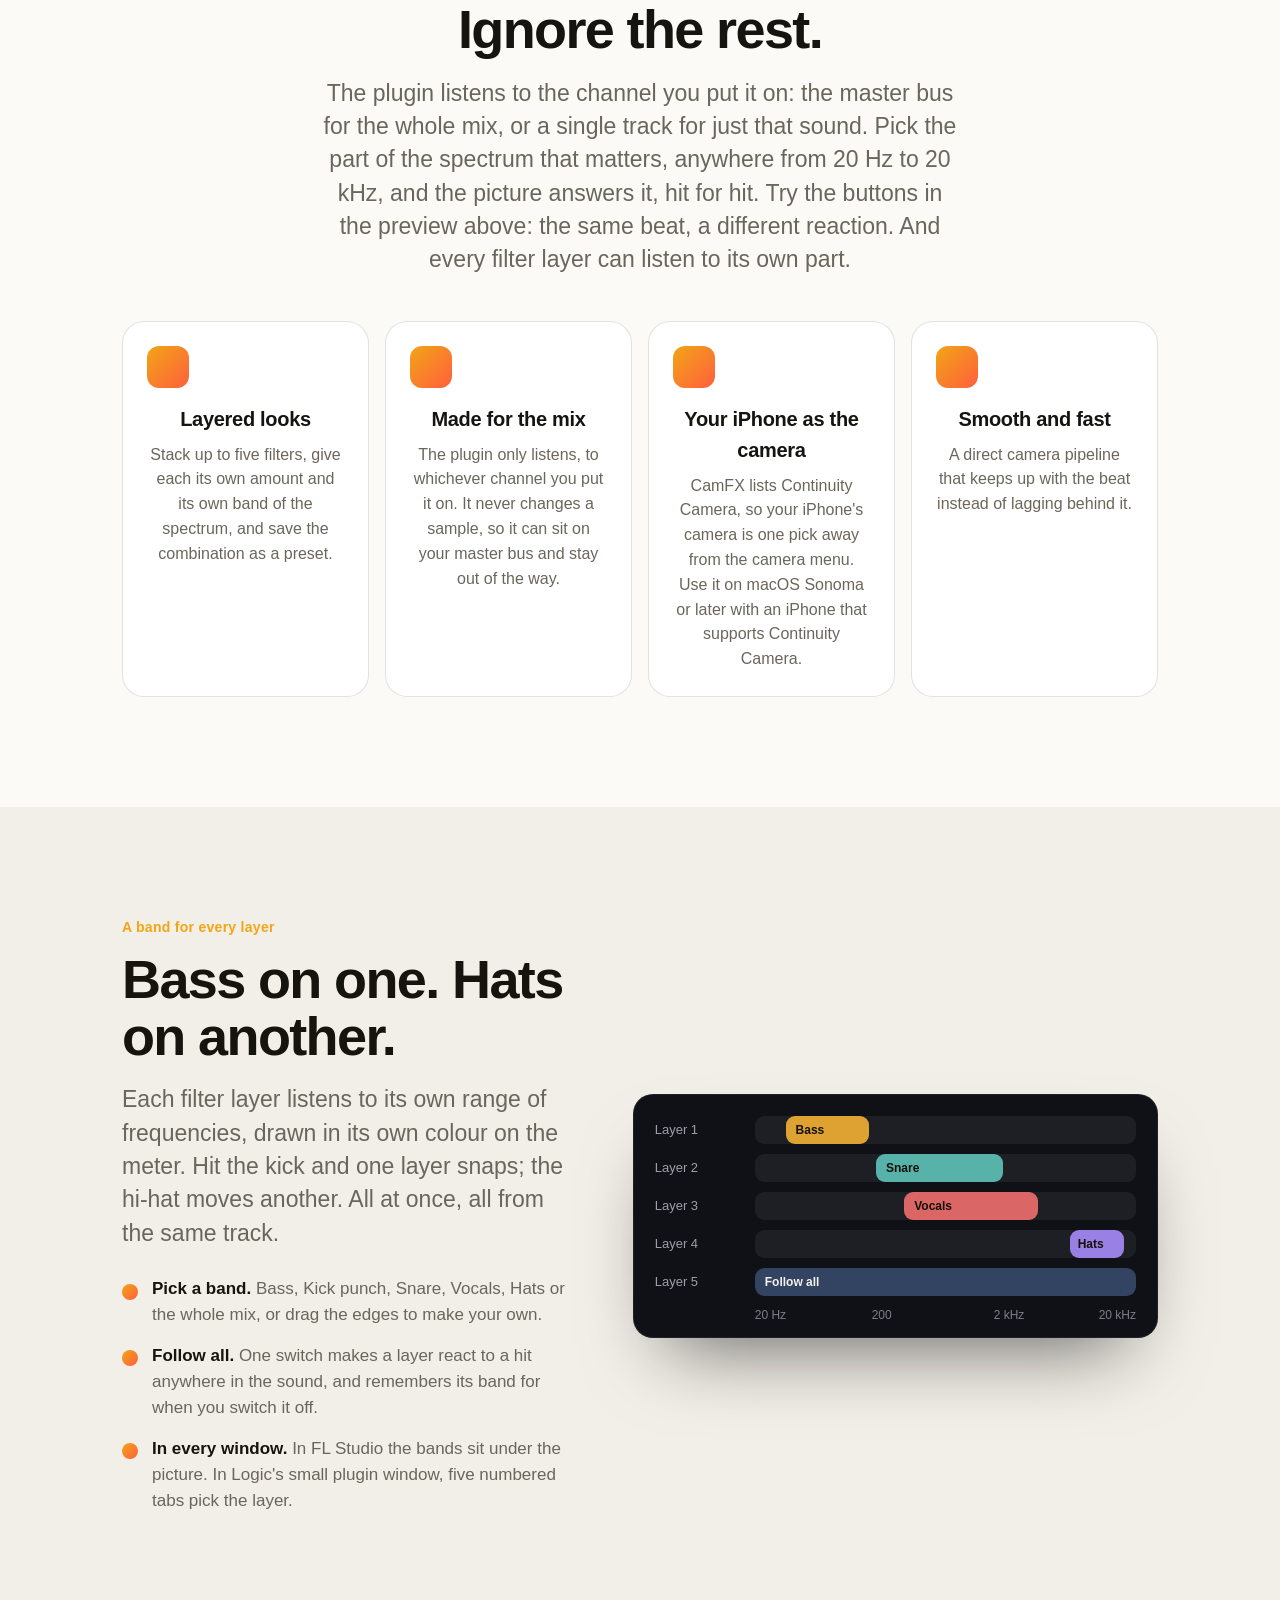
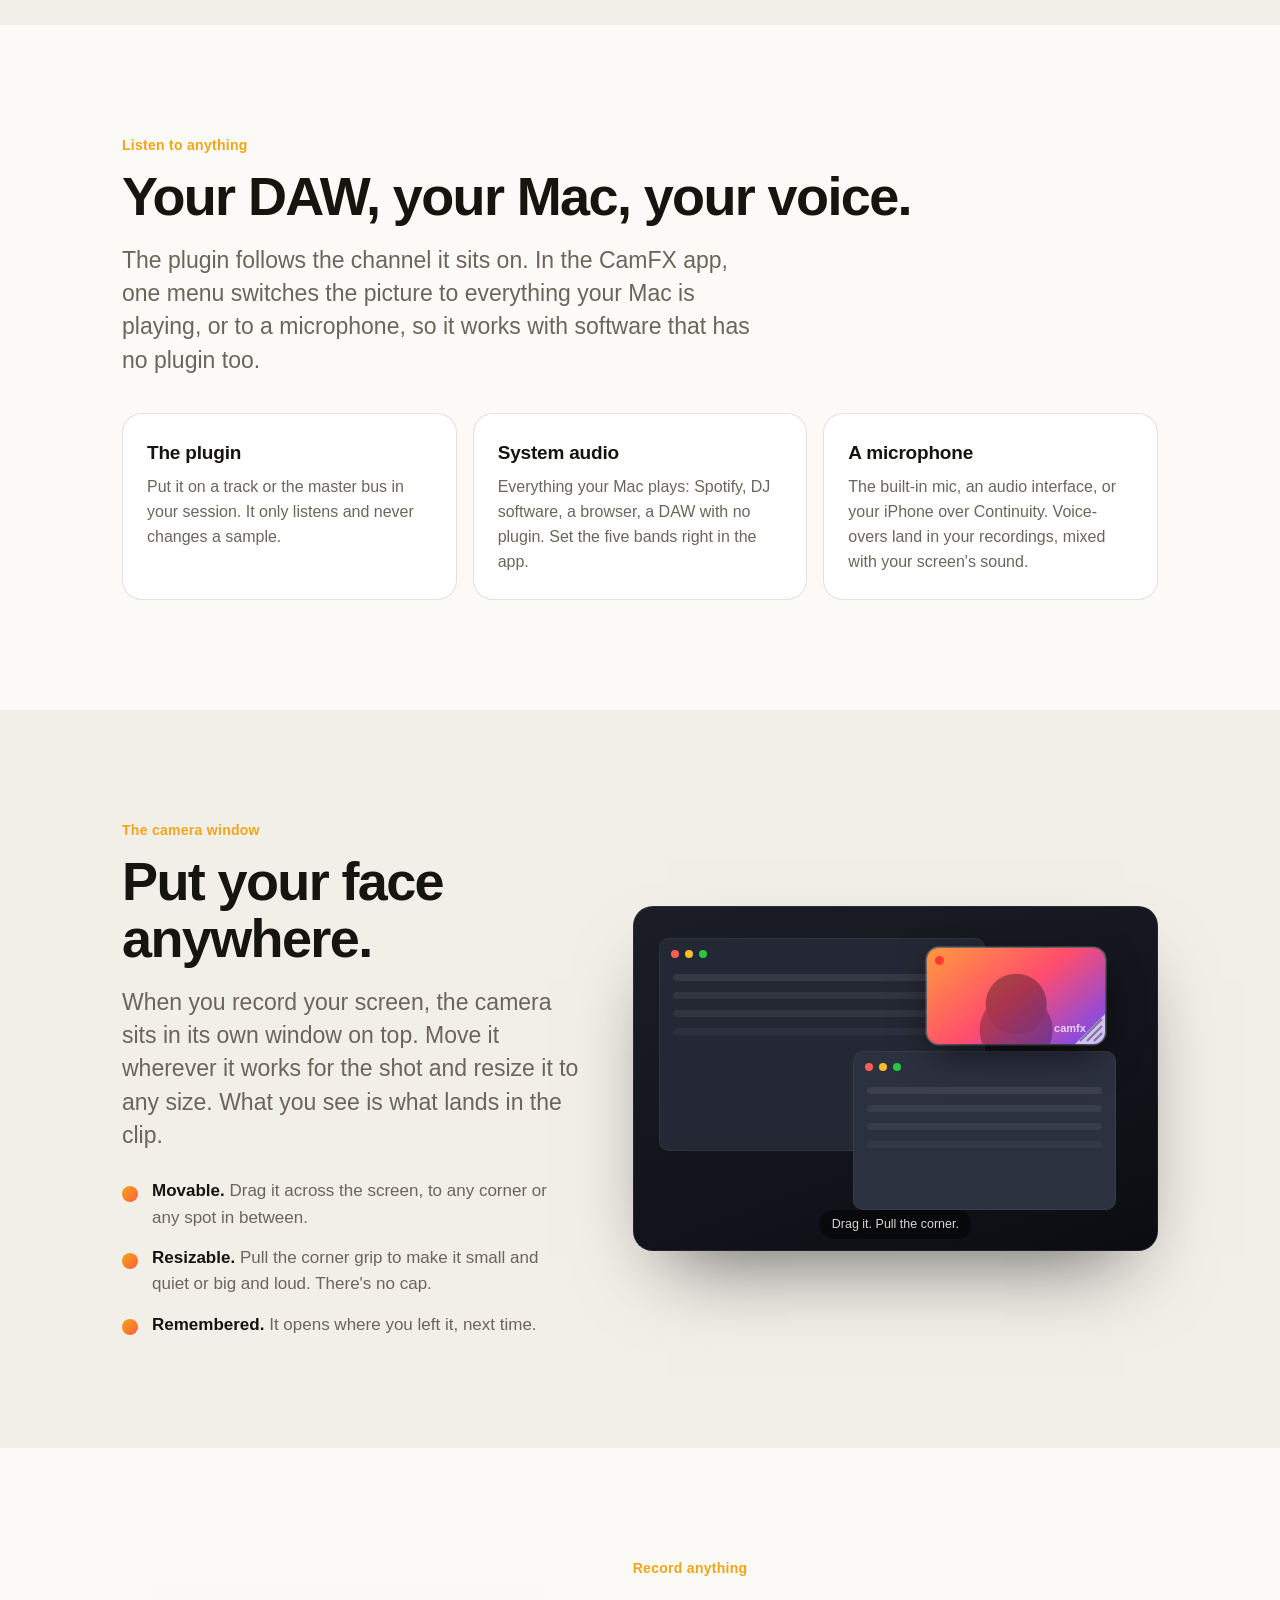
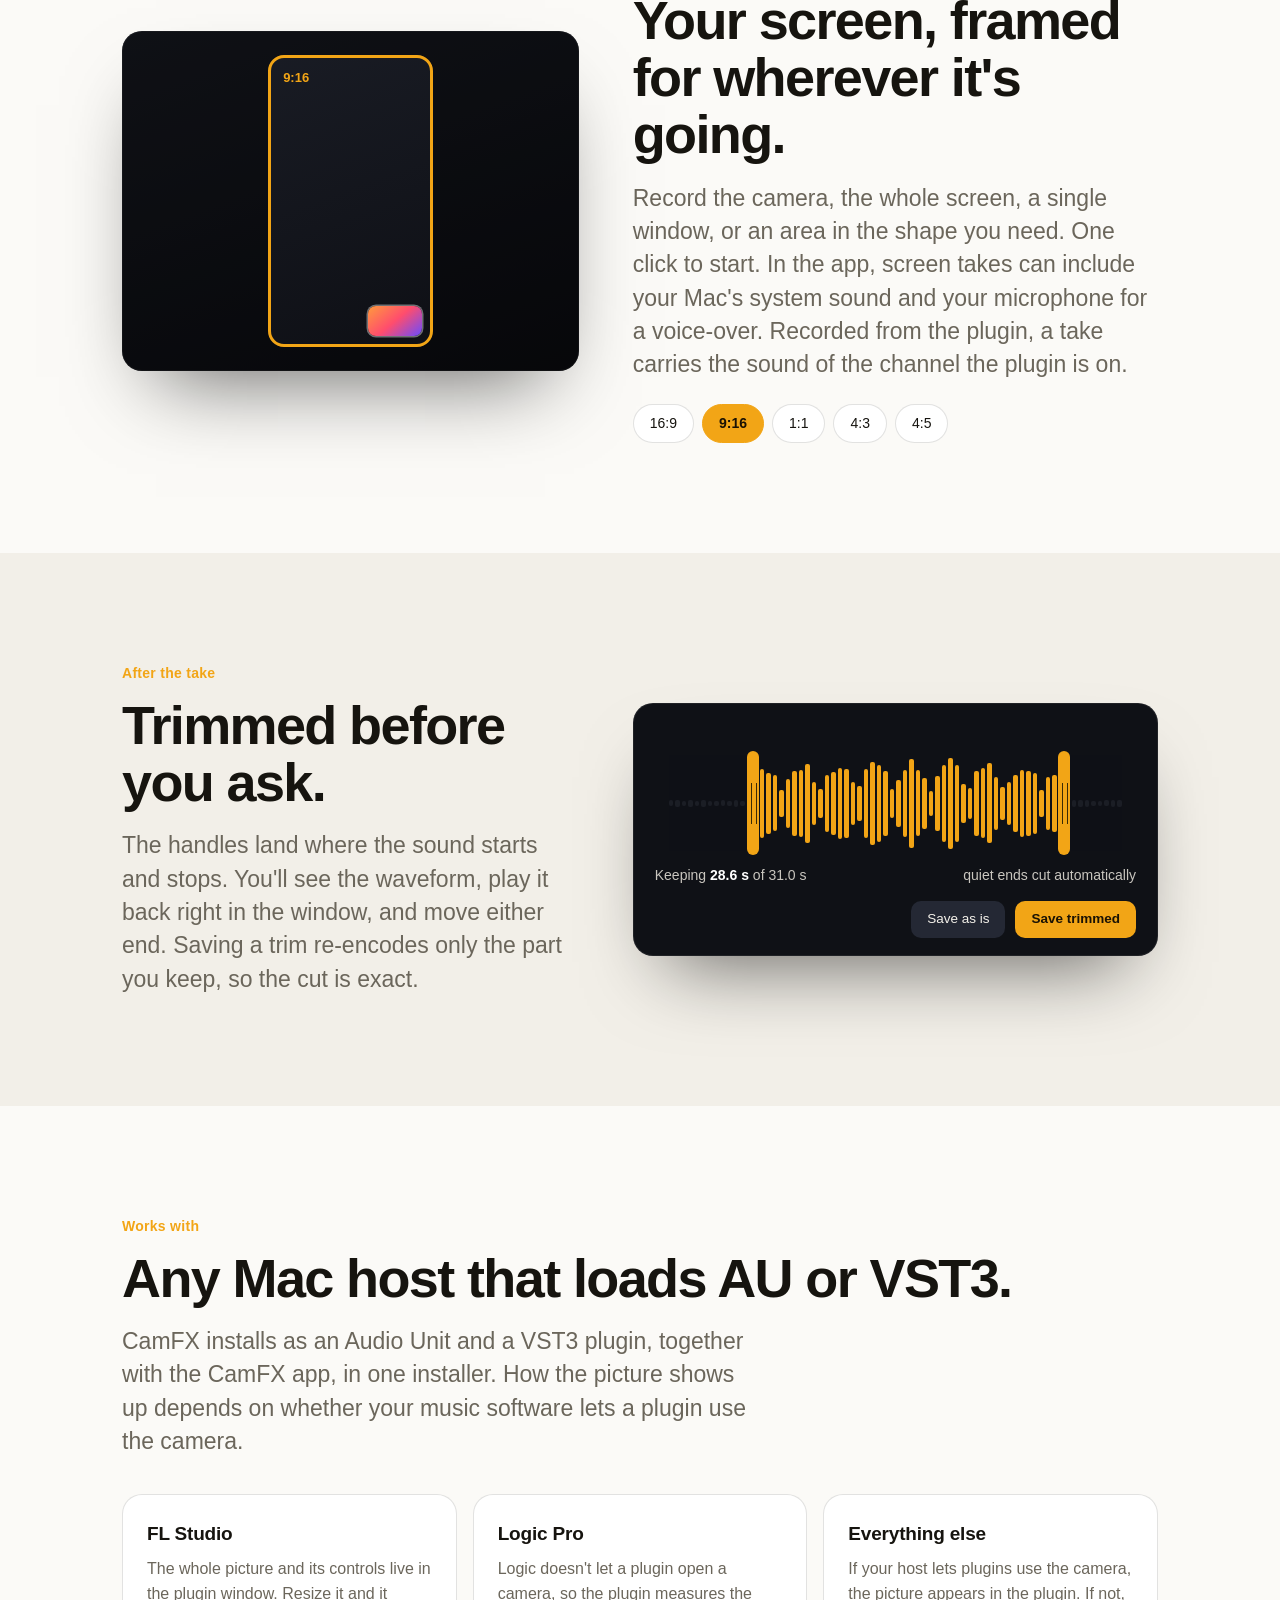
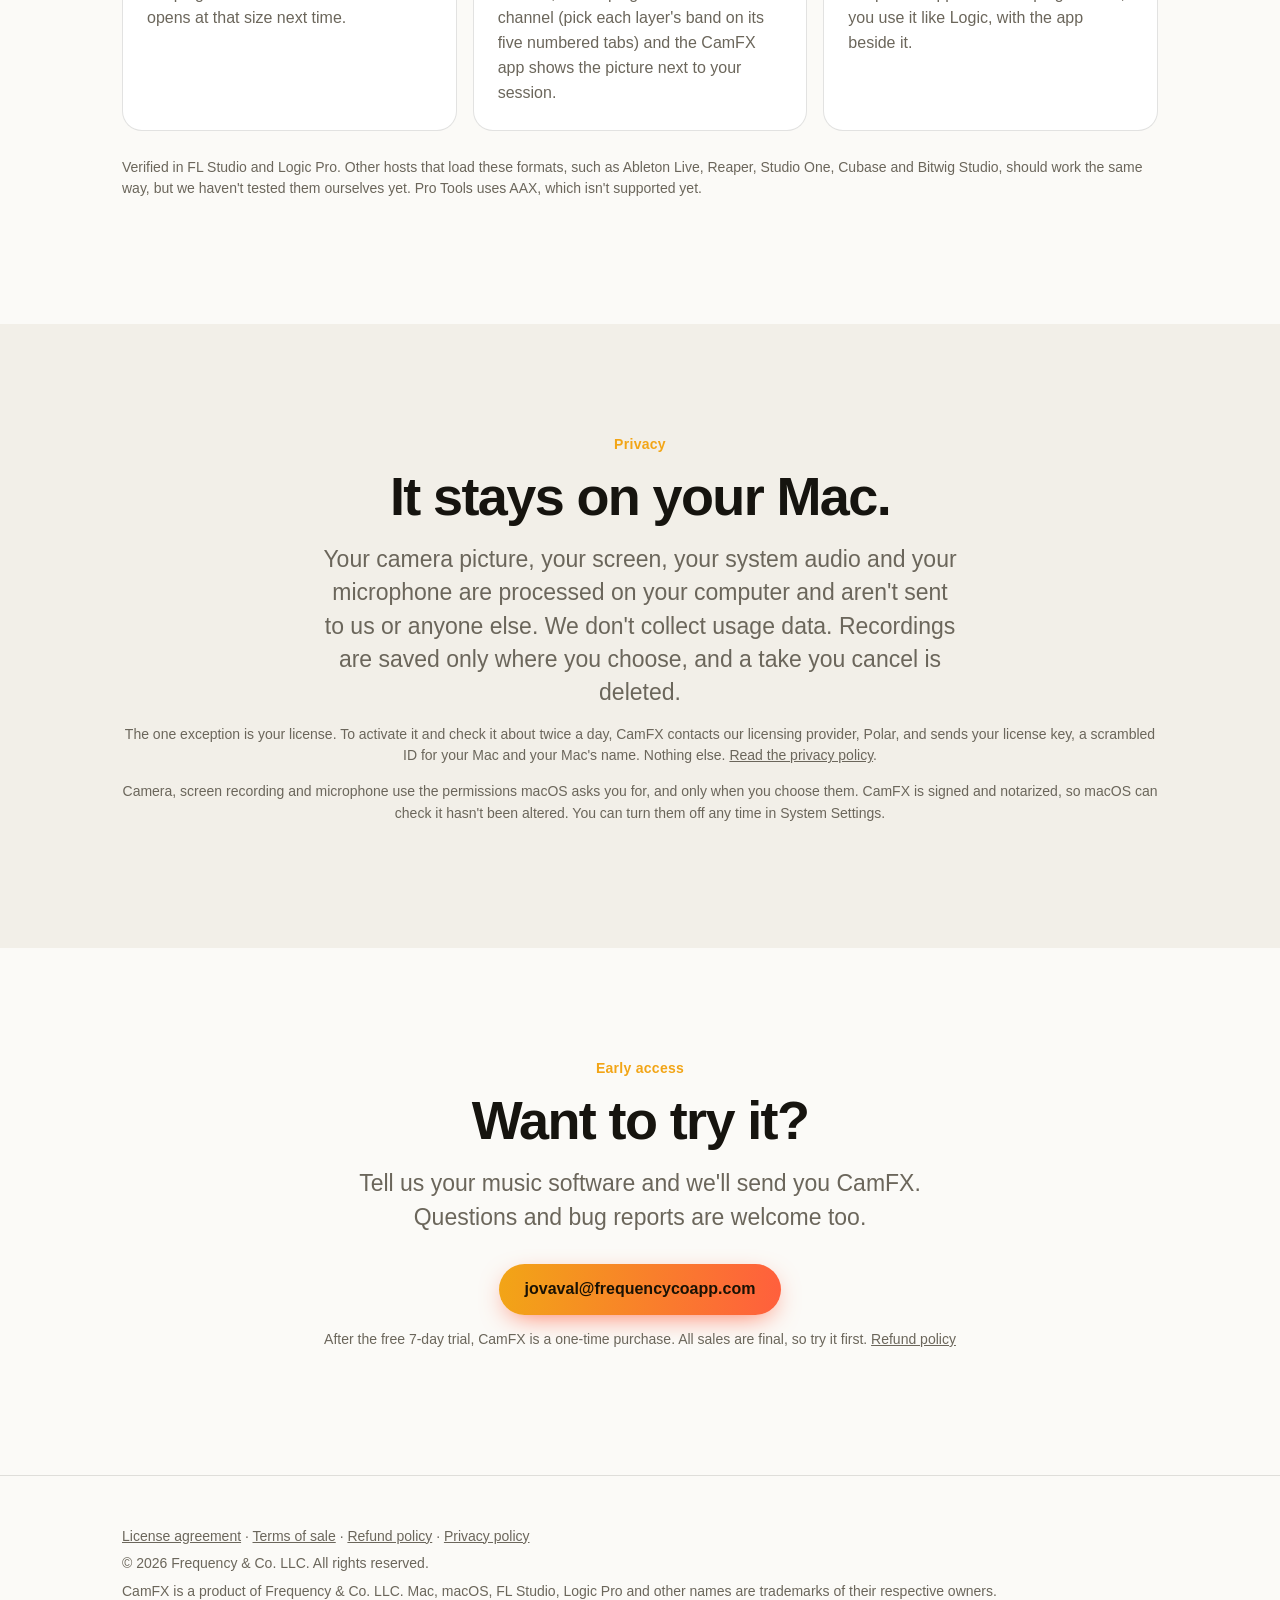
==== commit bd47ff18: "Add files via upload" ====
--- a/index.html
+++ b/index.html
@@ -353,6 +353,7 @@
   <p class="eyebrow rv">Privacy</p>
   <h2 class="rv d1">It stays on your Mac.</h2>
   <p class="lead rv d2">Your camera picture, your screen, your system audio and your microphone are processed on your computer and aren't sent to us or anyone else. We don't collect usage data. Recordings are saved only where you choose, and a take you cancel is deleted.</p>
+  <p class="small rv d3" style="margin-top:14px">The one exception is your license. To activate it and check it about twice a day, CamFX contacts our licensing provider, Polar, and sends your license key, a scrambled ID for your Mac and your Mac's name. Nothing else. <a href="privacy.html">Read the privacy policy</a>.</p>
   <p class="small rv d3" style="margin-top:14px">Camera, screen recording and microphone use the permissions macOS asks you for, and only when you choose them. CamFX is signed and notarized, so macOS can check it hasn't been altered. You can turn them off any time in System Settings.</p>
 </div></section>
 
@@ -361,9 +362,11 @@
   <h2 class="rv d1">Want to try it?</h2>
   <p class="lead rv d2">Tell us your music software and we'll send you CamFX. Questions and bug reports are welcome too.</p>
   <div class="cta rv d3"><a class="btn" href="mailto:jovaval@frequencycoapp.com?subject=CamFX%20early%20access">jovaval@frequencycoapp.com</a></div>
+  <p class="small rv d3" style="margin-top:14px">After the free 7-day trial, CamFX is a one-time purchase. All sales are final, so try it first. <a href="refund.html">Refund policy</a></p>
 </div></section>
 
 <footer><div class="wrap">
+  <p><a href="eula.html">License agreement</a> &middot; <a href="terms.html">Terms of sale</a> &middot; <a href="refund.html">Refund policy</a> &middot; <a href="privacy.html">Privacy policy</a></p>
   <p>&copy; 2026 Frequency &amp; Co. LLC. All rights reserved.</p>
   <p>CamFX is a product of Frequency &amp; Co. LLC. Mac, macOS, FL Studio, Logic Pro and other names are trademarks of their respective owners.</p>
 </div></footer>
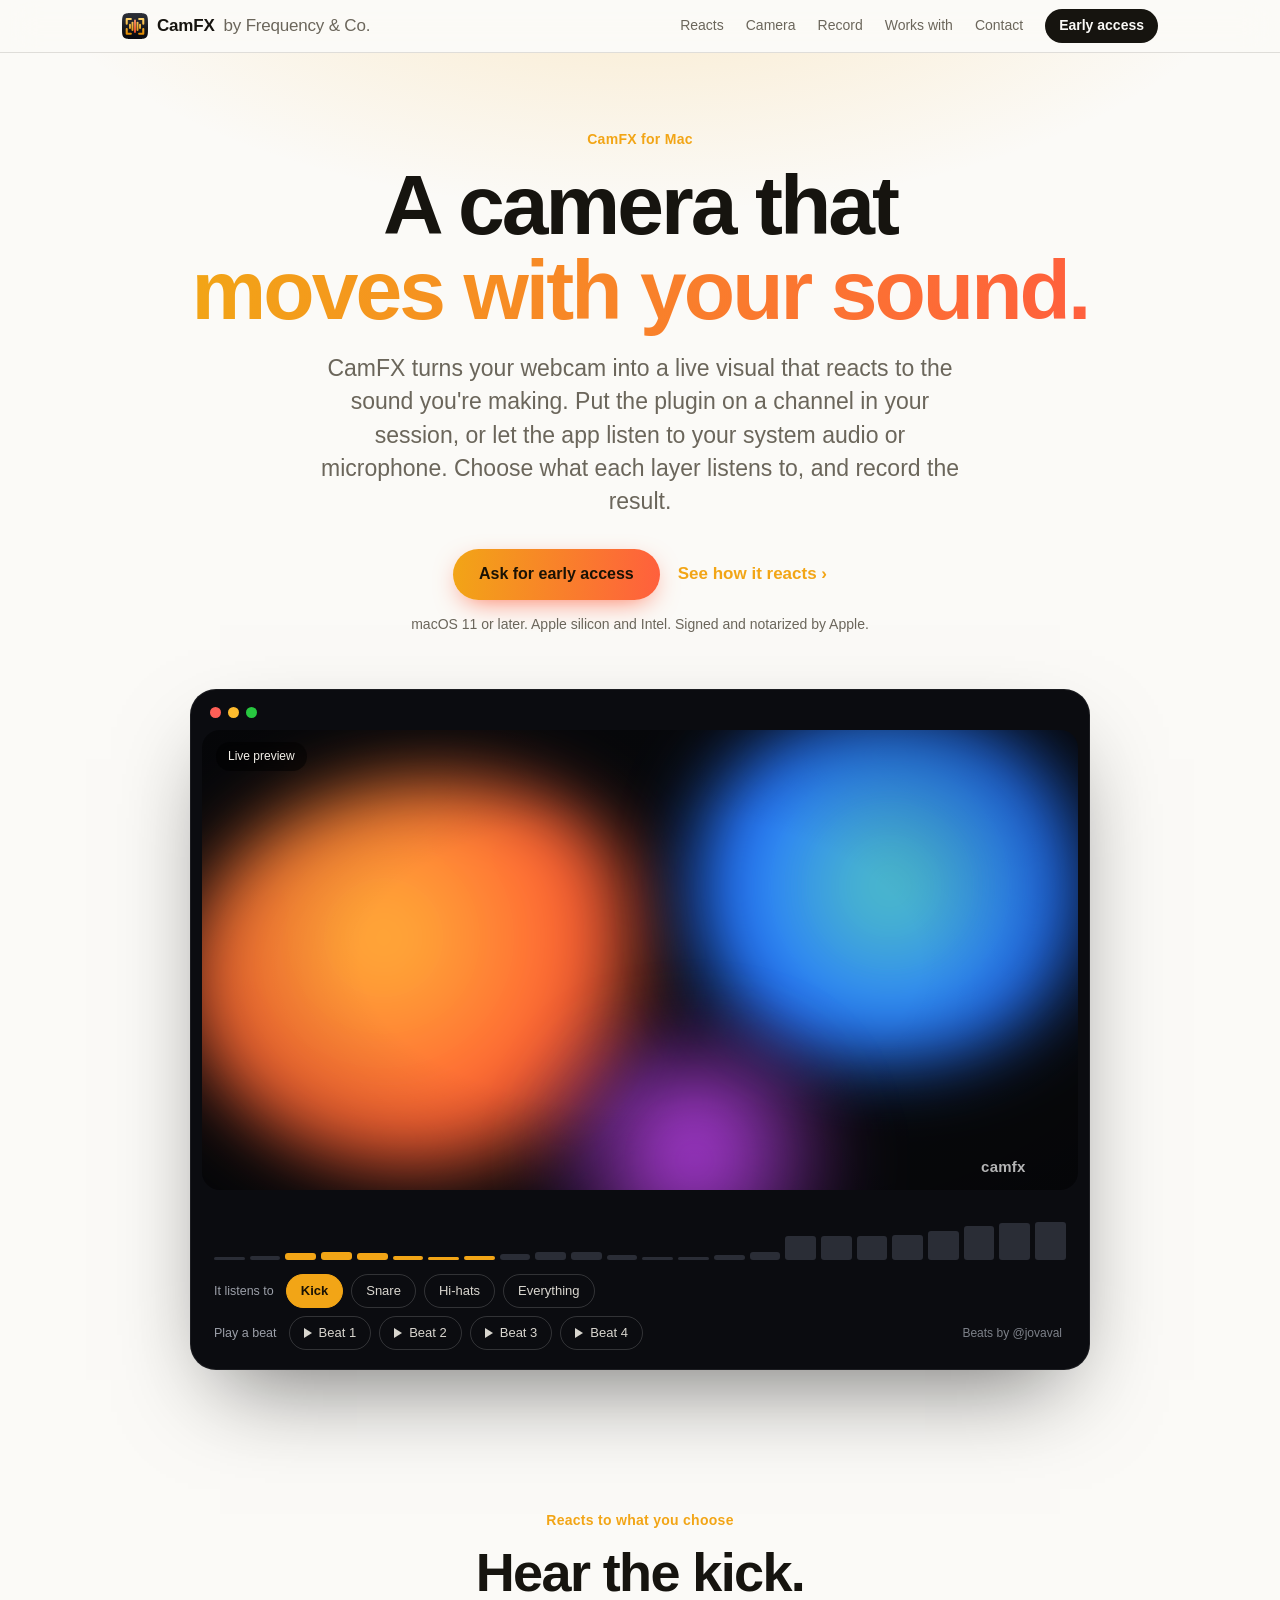
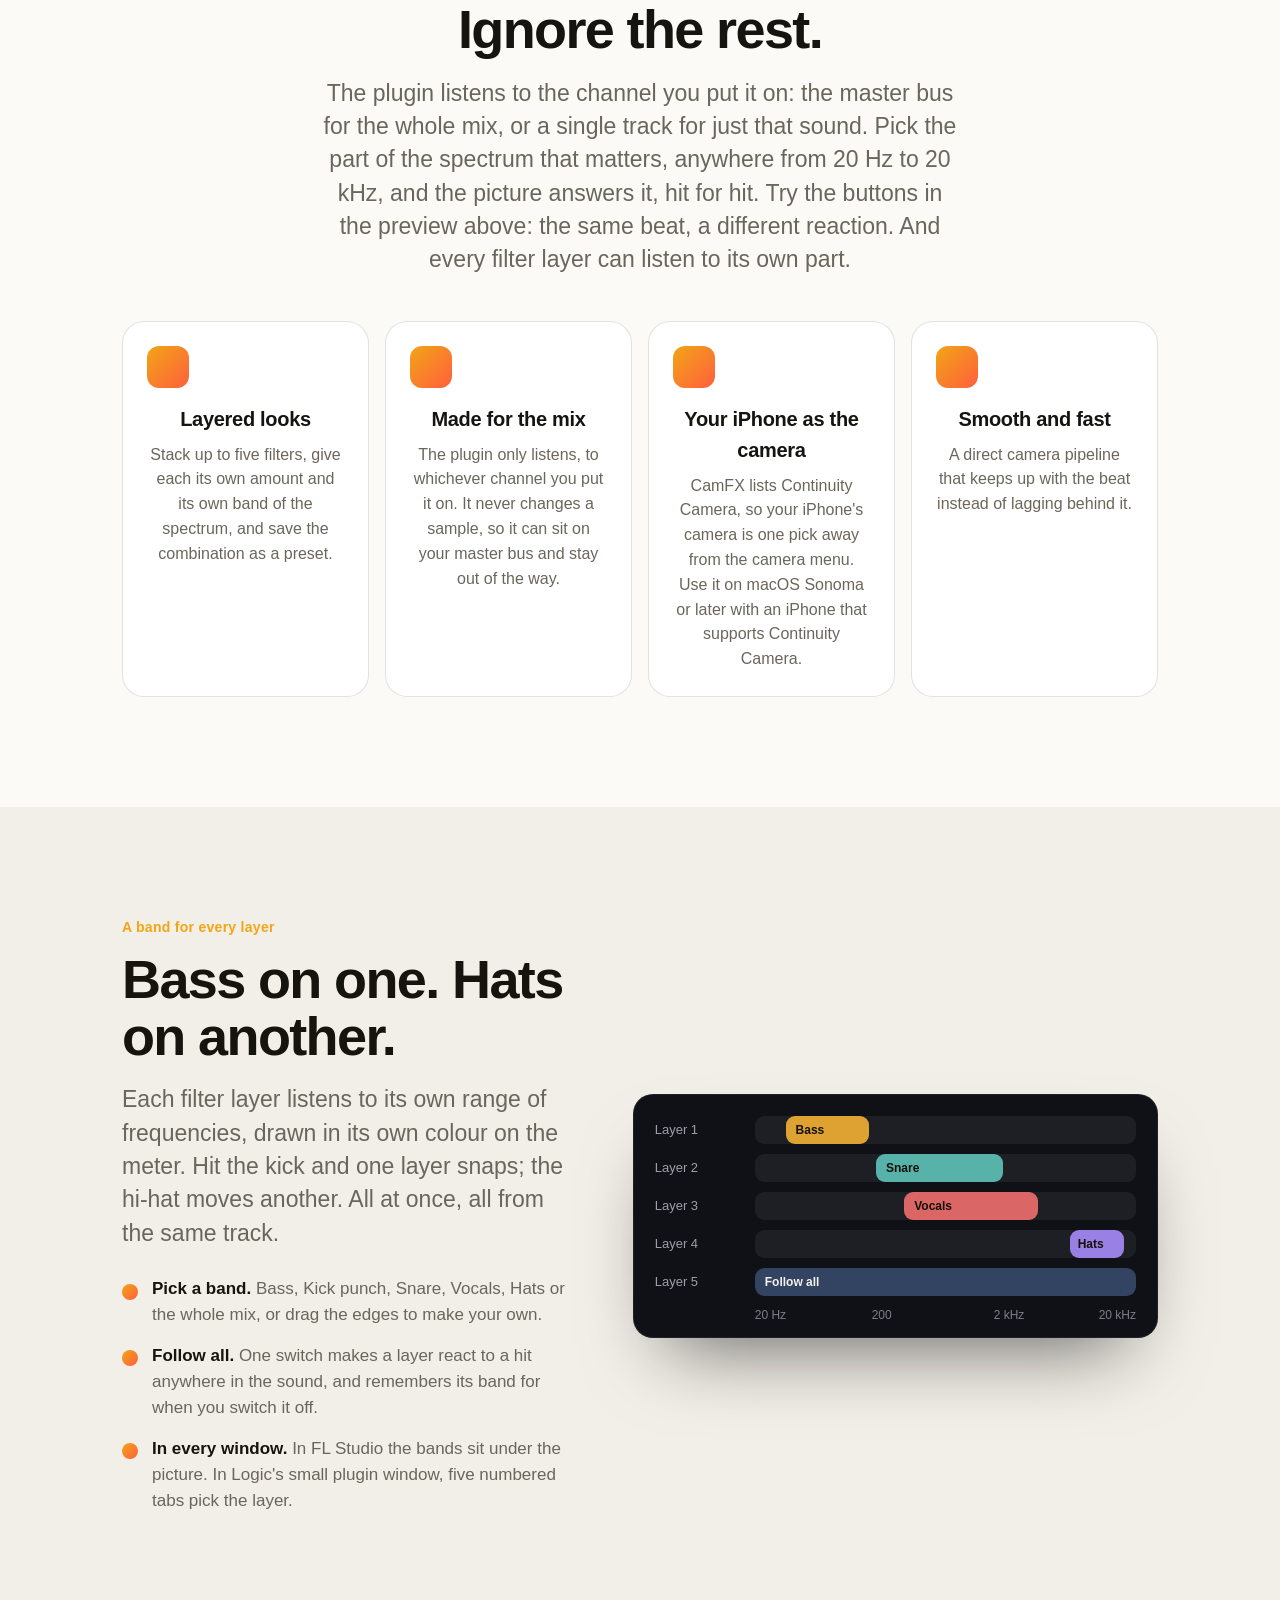
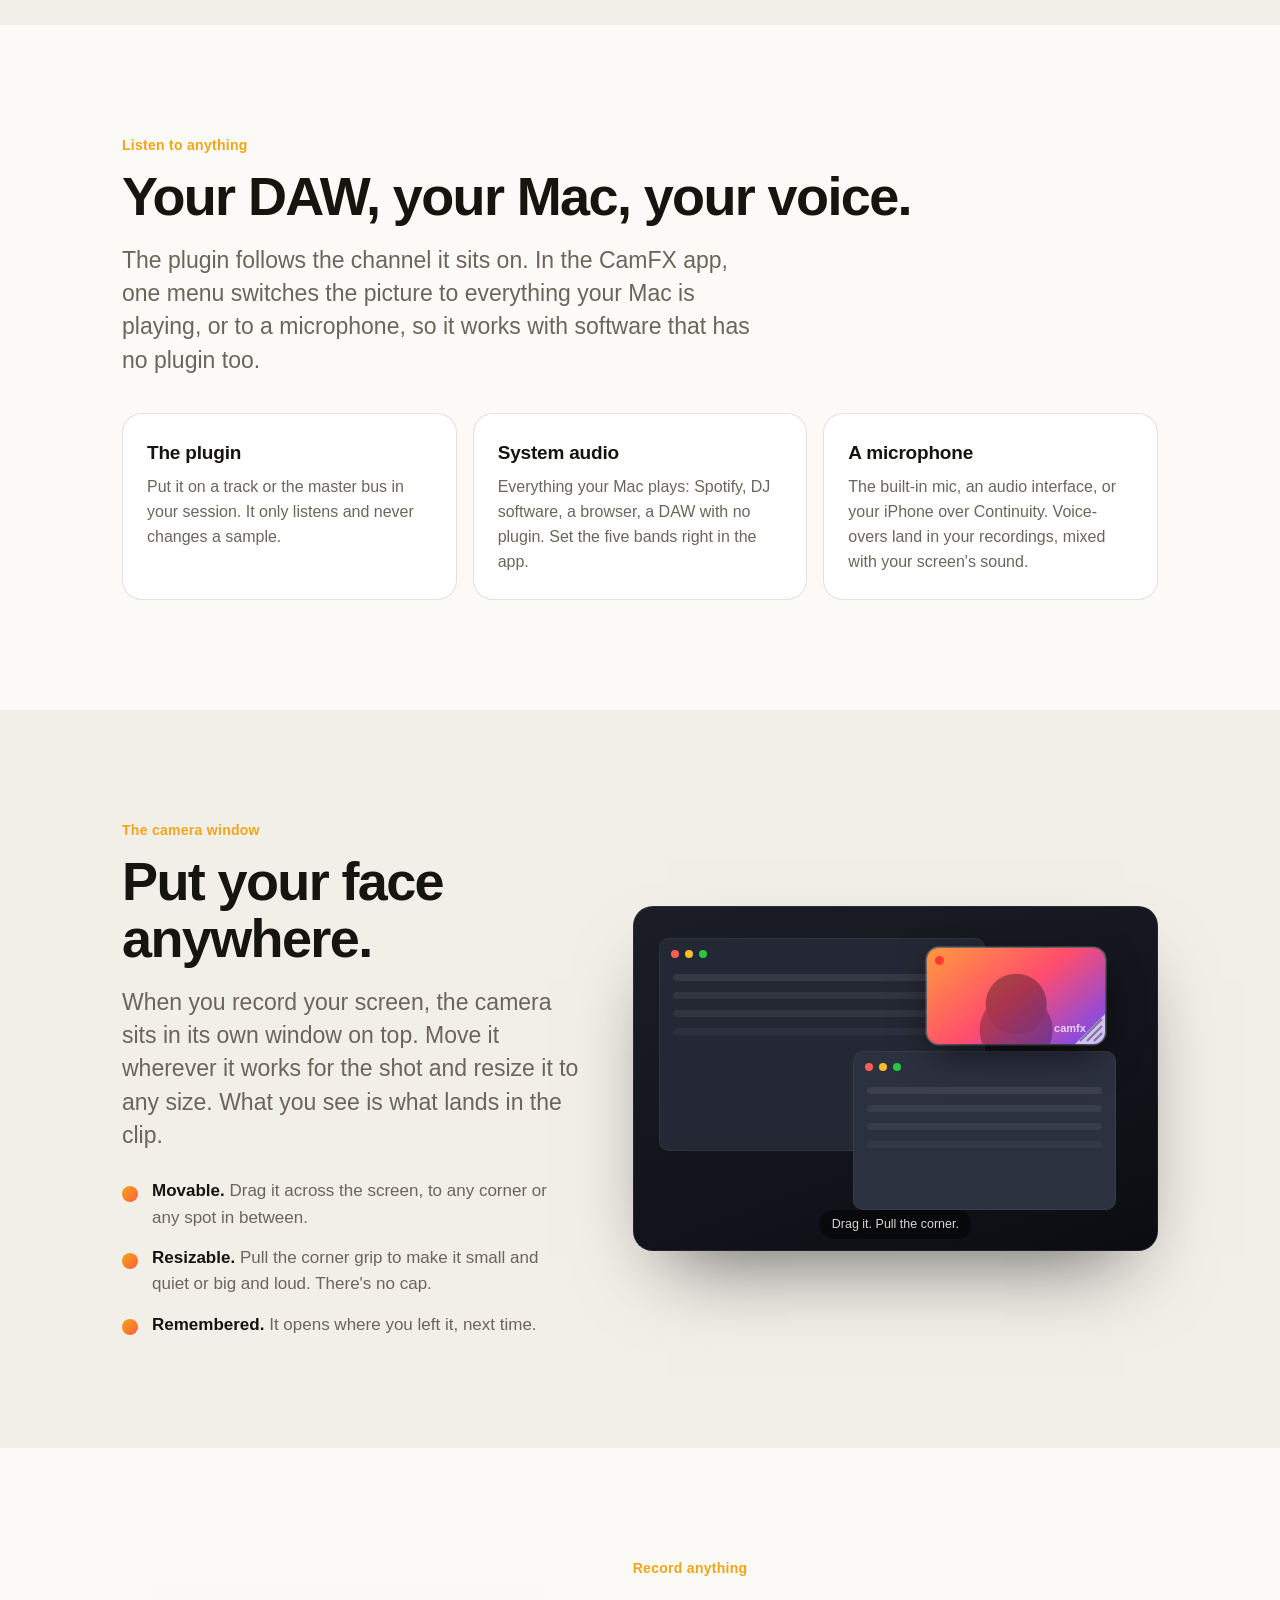
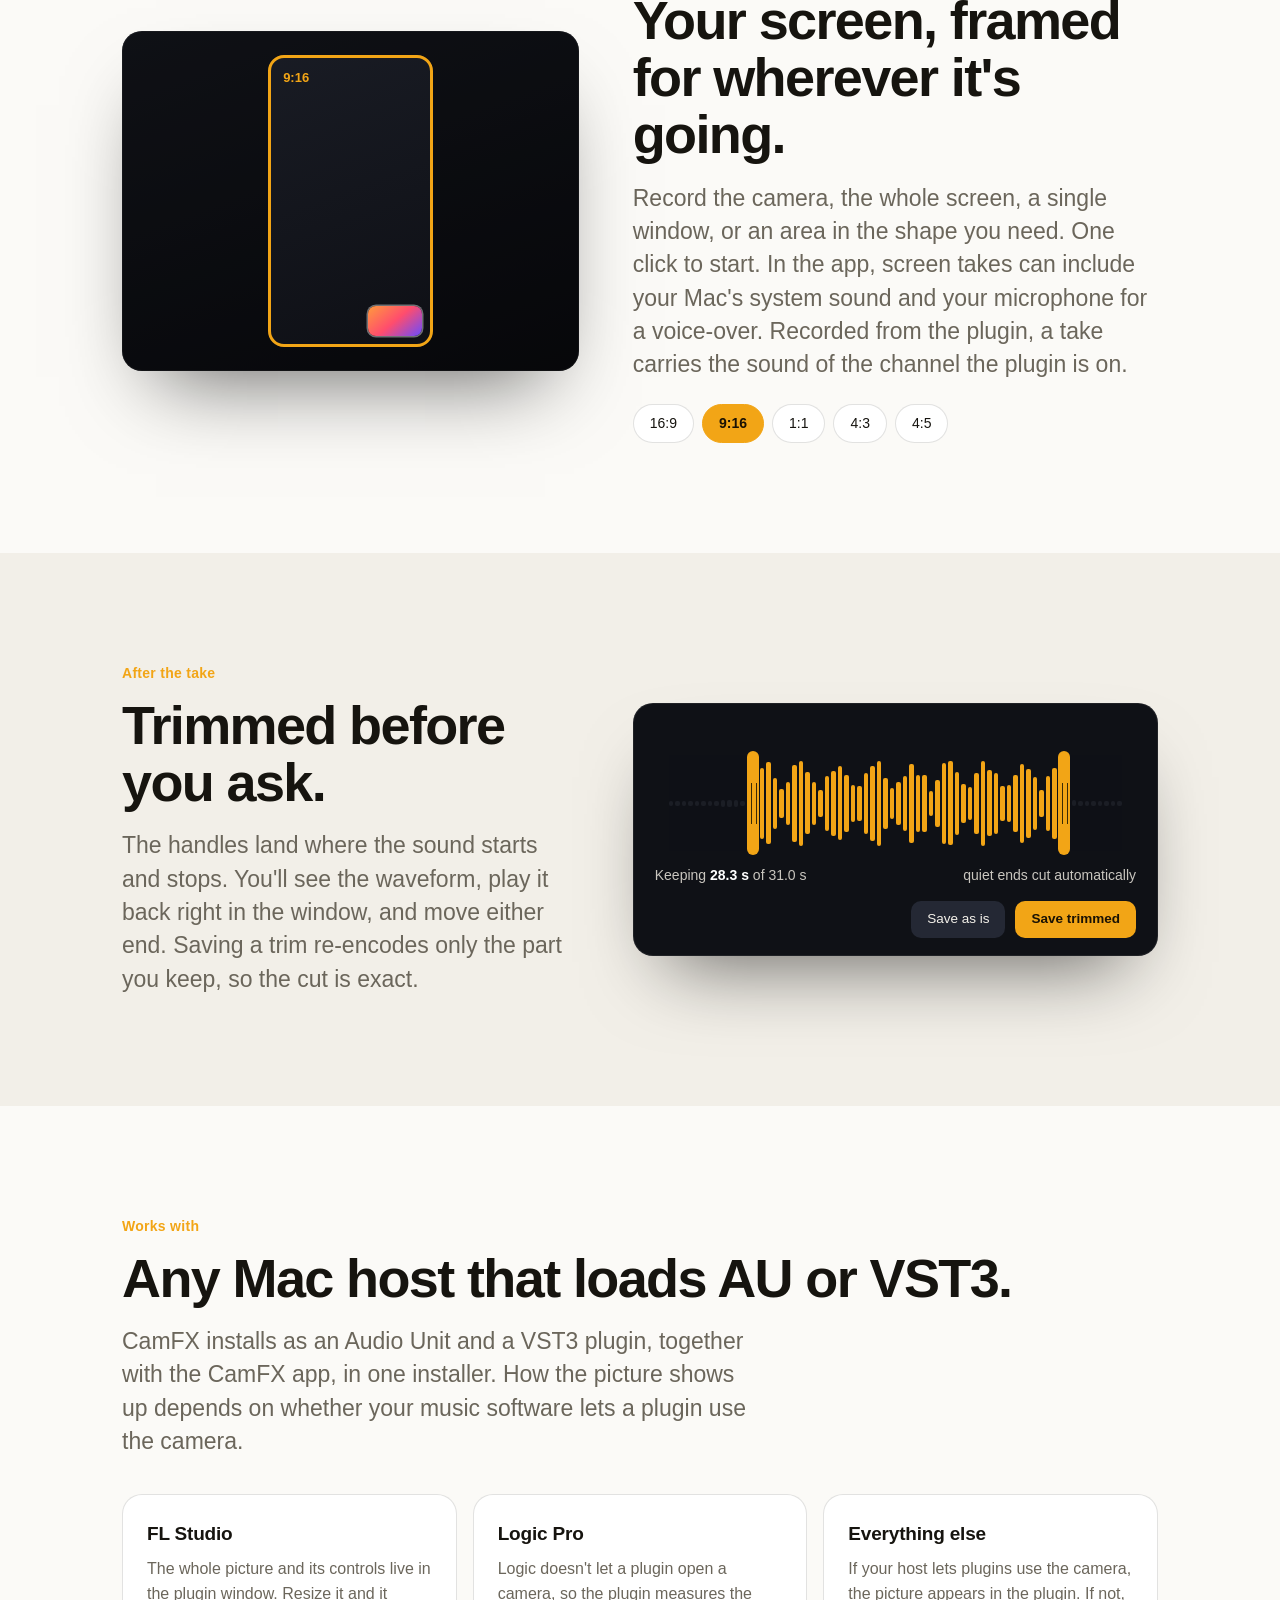
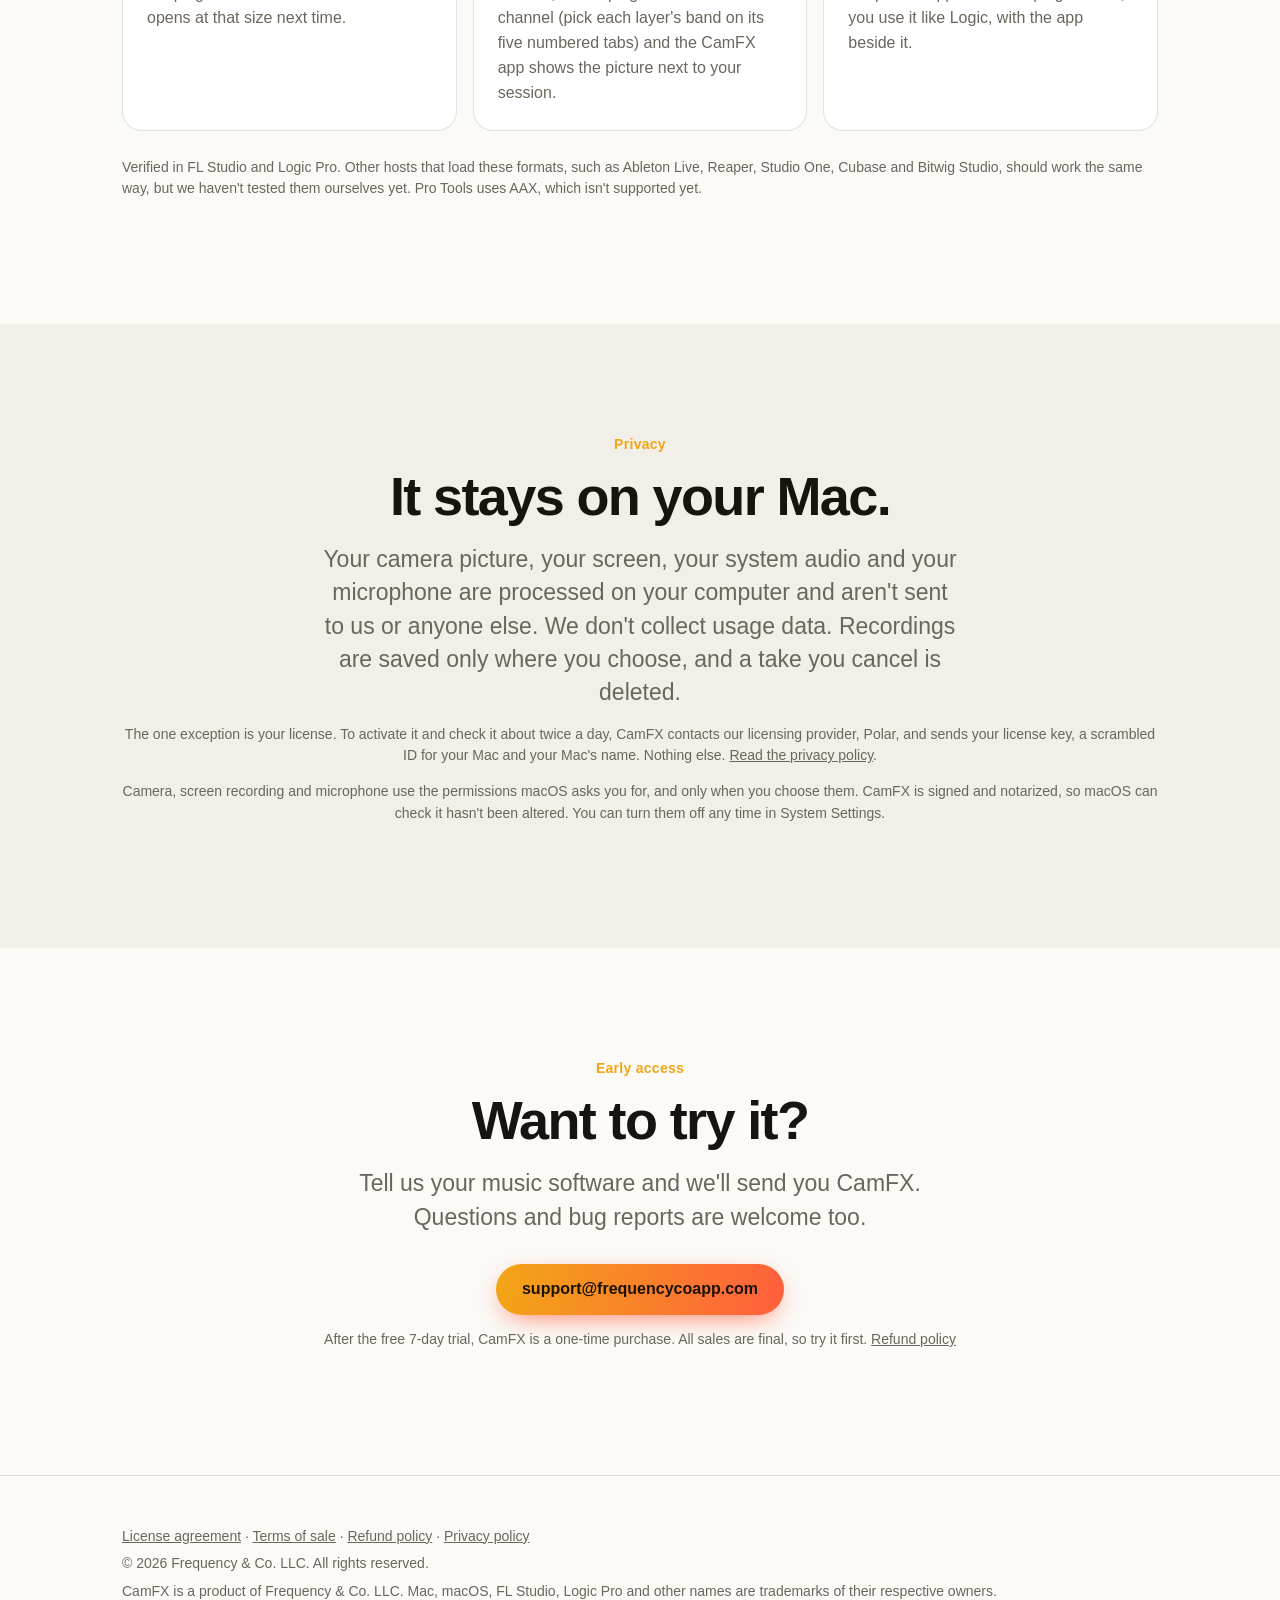
==== commit c237c72e: "Add files via upload" ====
--- a/index.html
+++ b/index.html
@@ -199,14 +199,14 @@
 
 <nav class="top"><div class="wrap">
   <a class="logo" href="#top"><img src="favicon.svg" alt="" width="26" height="26"><b style="font-weight:inherit">CamFX</b> <span>by Frequency &amp; Co.</span></a>
-  <div class="links"><a href="#hears">Reacts</a><a href="#camera">Camera</a><a href="#record">Record</a><a href="#hosts">Works with</a><a href="#contact">Contact</a><a class="pill" href="mailto:jovaval@frequencycoapp.com?subject=CamFX%20early%20access">Early access</a></div>
+  <div class="links"><a href="#hears">Reacts</a><a href="#camera">Camera</a><a href="#record">Record</a><a href="#hosts">Works with</a><a href="#contact">Contact</a><a class="pill" href="mailto:support@frequencycoapp.com?subject=CamFX%20early%20access">Early access</a></div>
 </div></nav>
 
 <header class="hero" id="top"><div class="wrap">
   <p class="eyebrow rv">CamFX for Mac</p>
   <h1 class="rv d1">A camera that<br><span class="grad">moves with your sound.</span></h1>
   <p class="lead rv d2">CamFX turns your webcam into a live visual that reacts to the sound you're making. Put the plugin on a channel in your session, or let the app listen to your system audio or microphone. Choose what each layer listens to, and record the result.</p>
-  <div class="cta rv d3"><a class="btn" href="mailto:jovaval@frequencycoapp.com?subject=CamFX%20early%20access">Ask for early access</a><a class="ghost" href="#hears">See how it reacts &rsaquo;</a></div>
+  <div class="cta rv d3"><a class="btn" href="mailto:support@frequencycoapp.com?subject=CamFX%20early%20access">Ask for early access</a><a class="ghost" href="#hears">See how it reacts &rsaquo;</a></div>
   <p class="small rv d3" style="margin-top:14px">macOS 11 or later. Apple silicon and Intel. Signed and notarized by Apple.</p>
 
   <div class="stagewrap rv">
@@ -361,7 +361,7 @@
   <p class="eyebrow rv">Early access</p>
   <h2 class="rv d1">Want to try it?</h2>
   <p class="lead rv d2">Tell us your music software and we'll send you CamFX. Questions and bug reports are welcome too.</p>
-  <div class="cta rv d3"><a class="btn" href="mailto:jovaval@frequencycoapp.com?subject=CamFX%20early%20access">jovaval@frequencycoapp.com</a></div>
+  <div class="cta rv d3"><a class="btn" href="mailto:support@frequencycoapp.com?subject=CamFX%20early%20access">support@frequencycoapp.com</a></div>
   <p class="small rv d3" style="margin-top:14px">After the free 7-day trial, CamFX is a one-time purchase. All sales are final, so try it first. <a href="refund.html">Refund policy</a></p>
 </div></section>
 
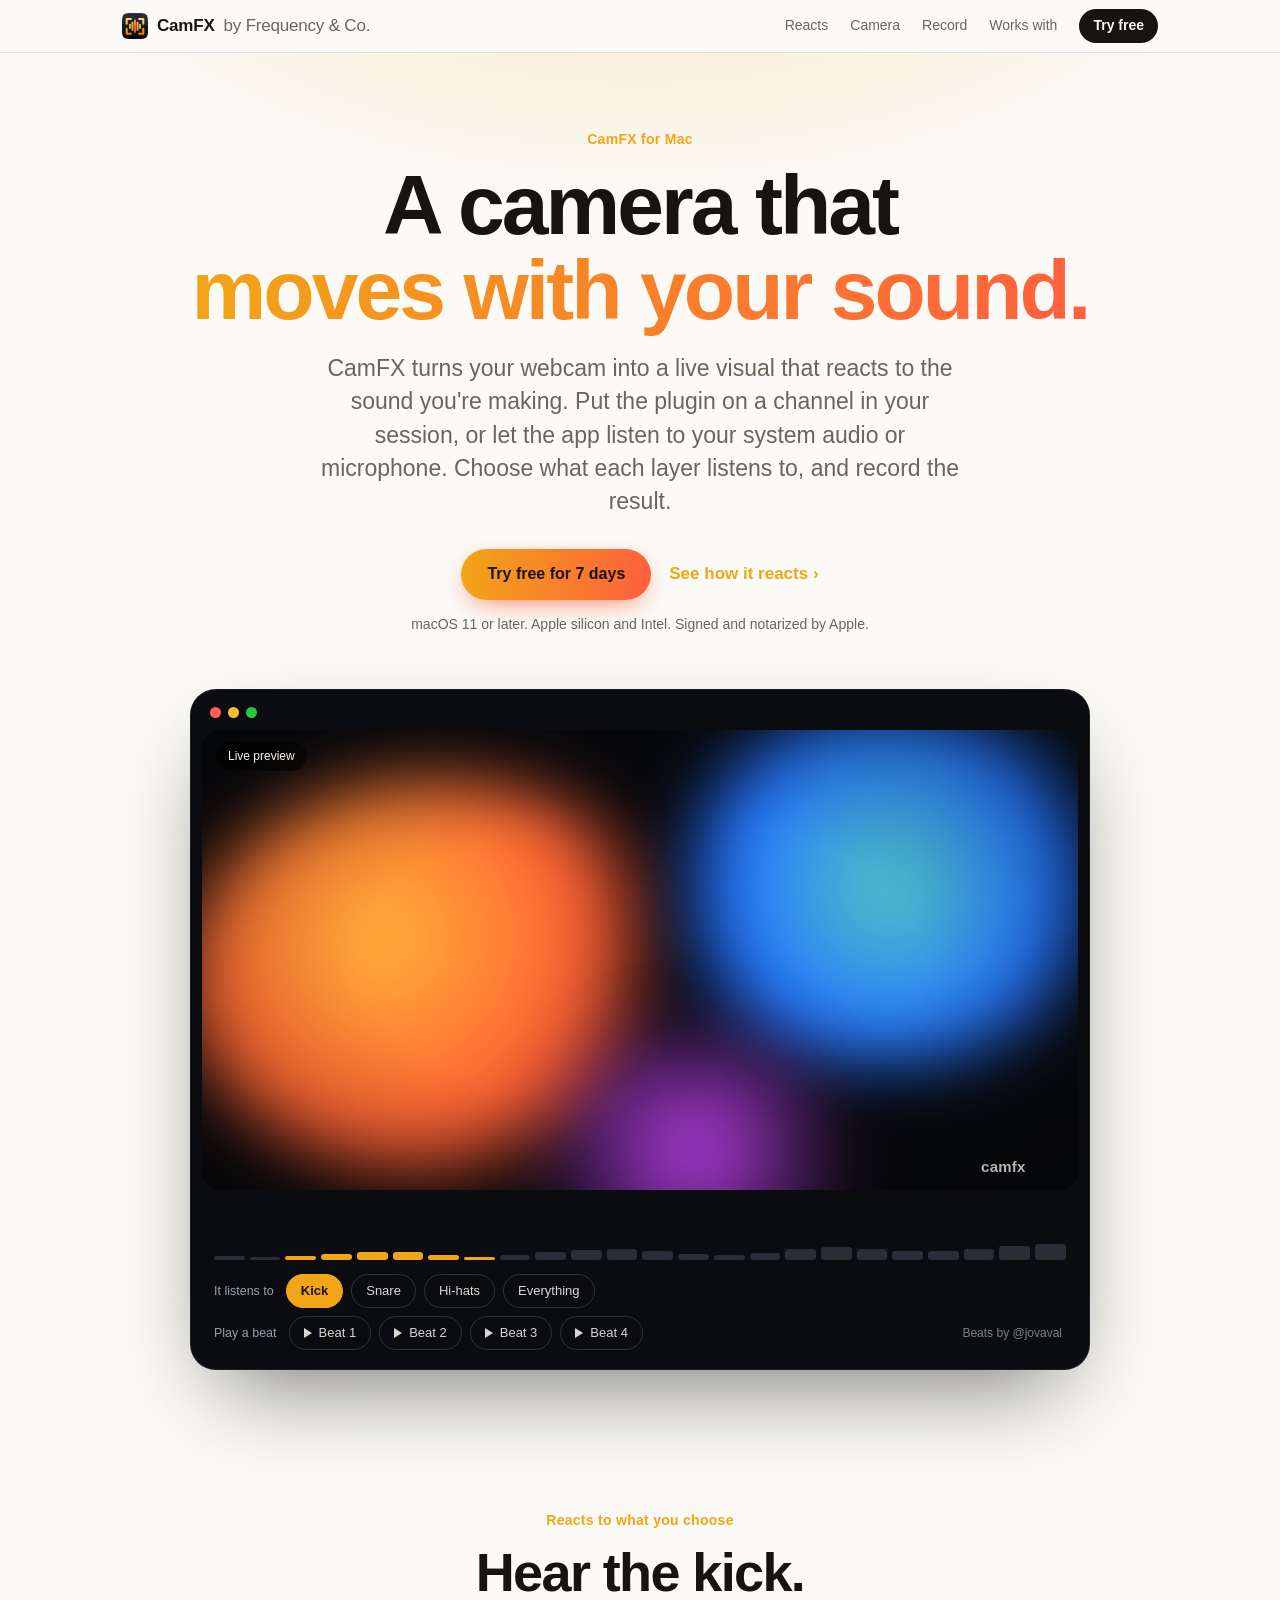
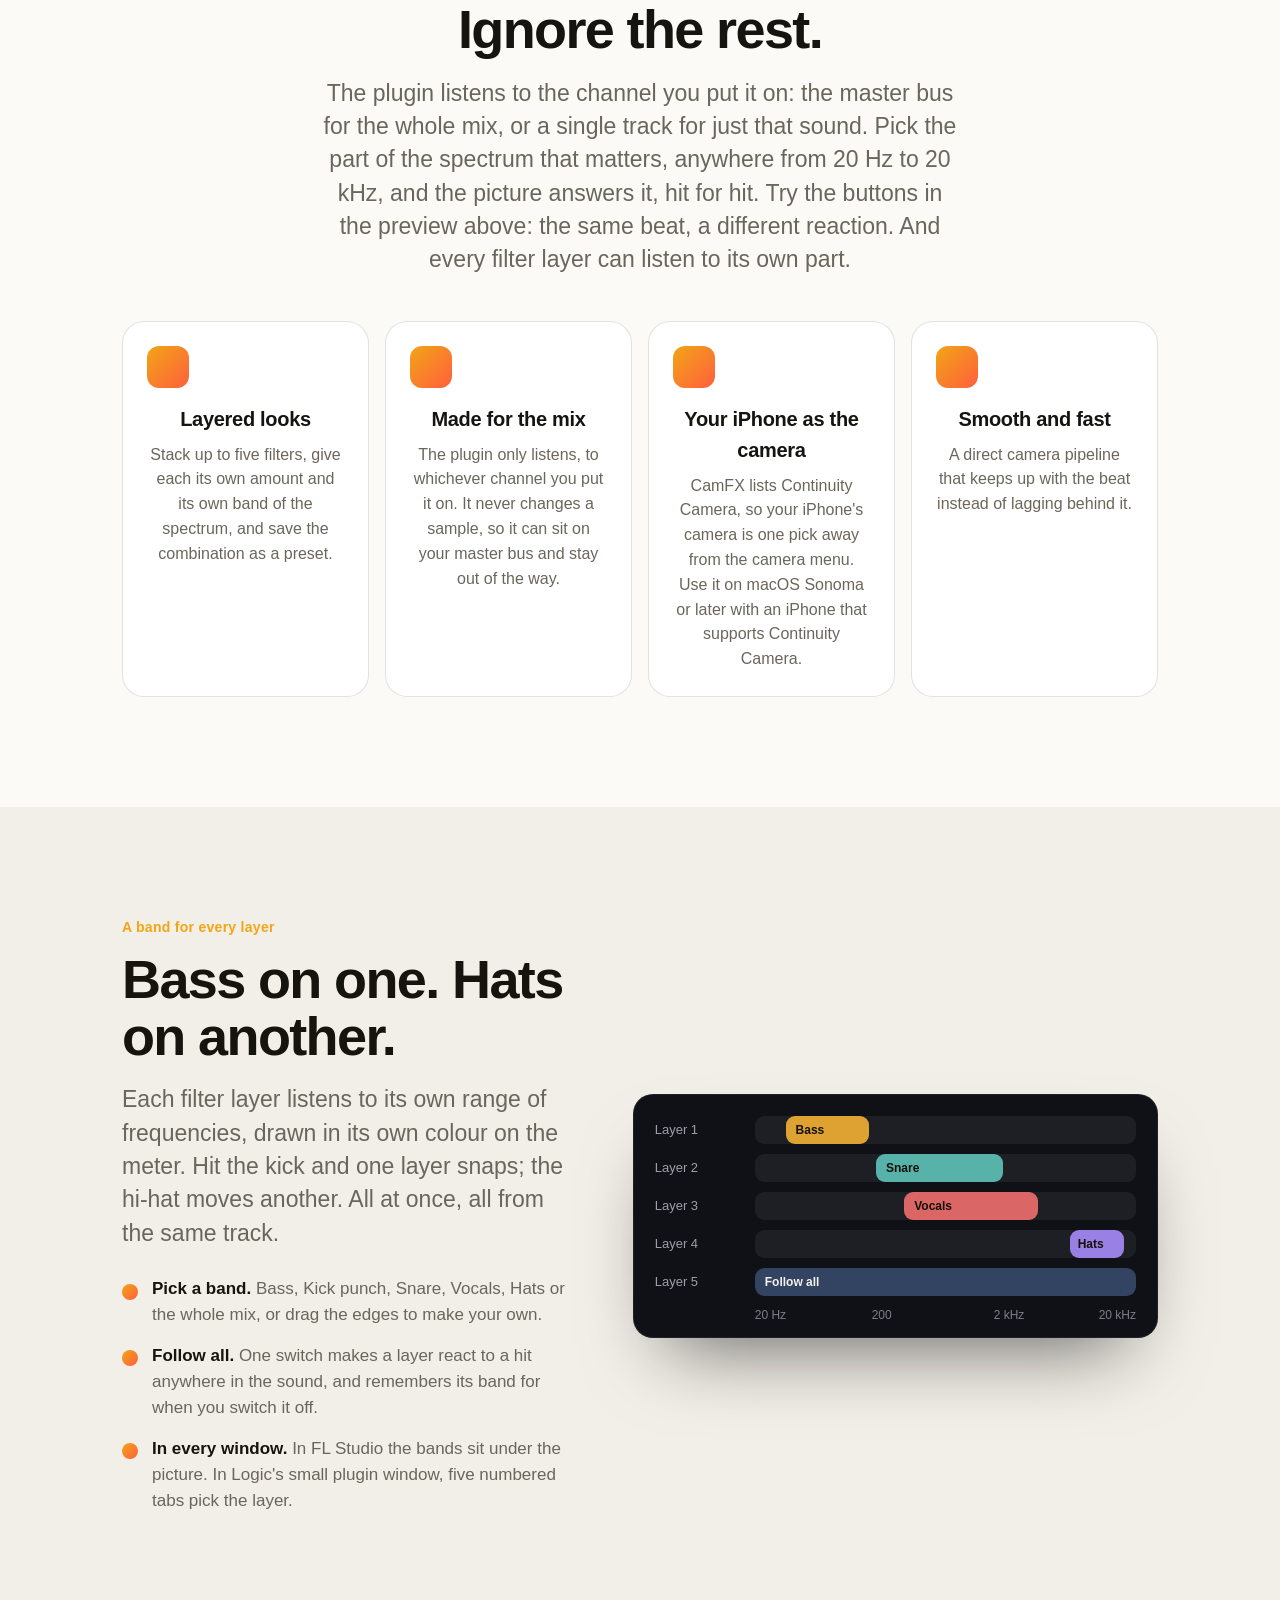
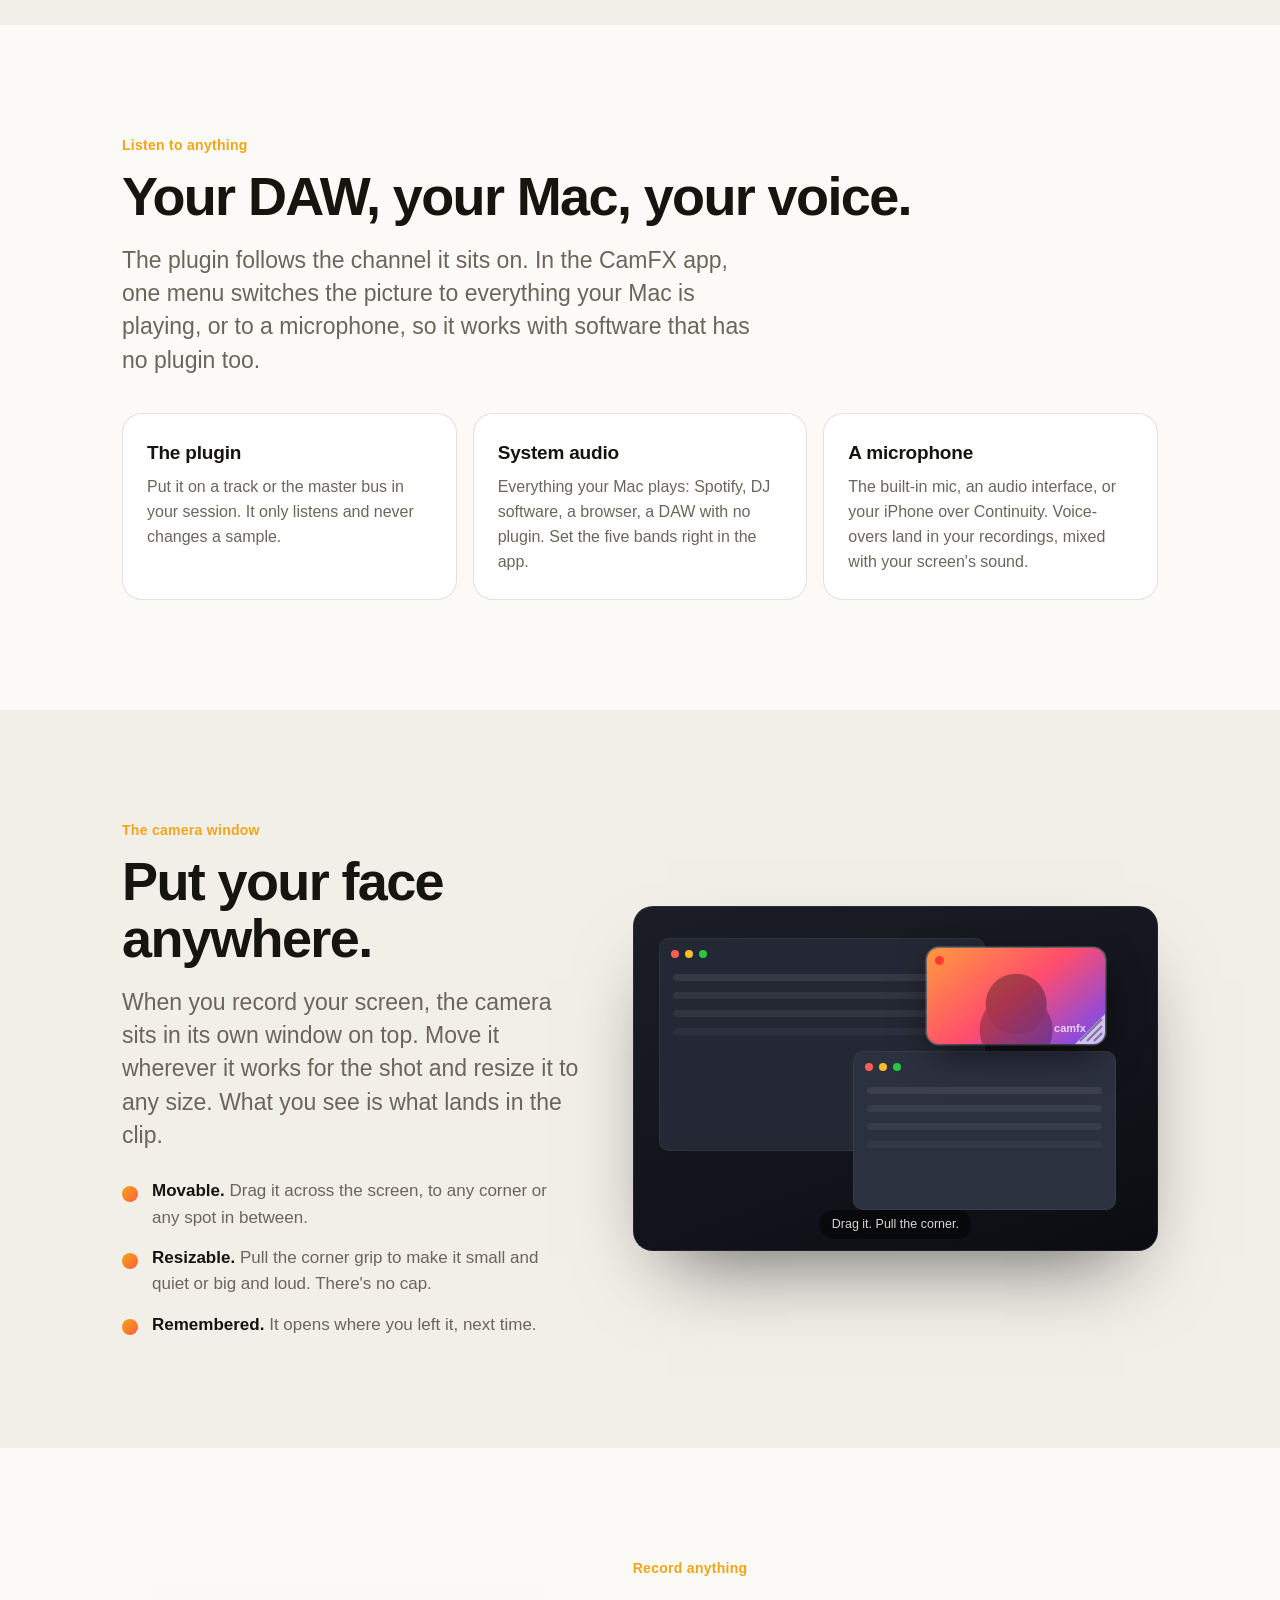
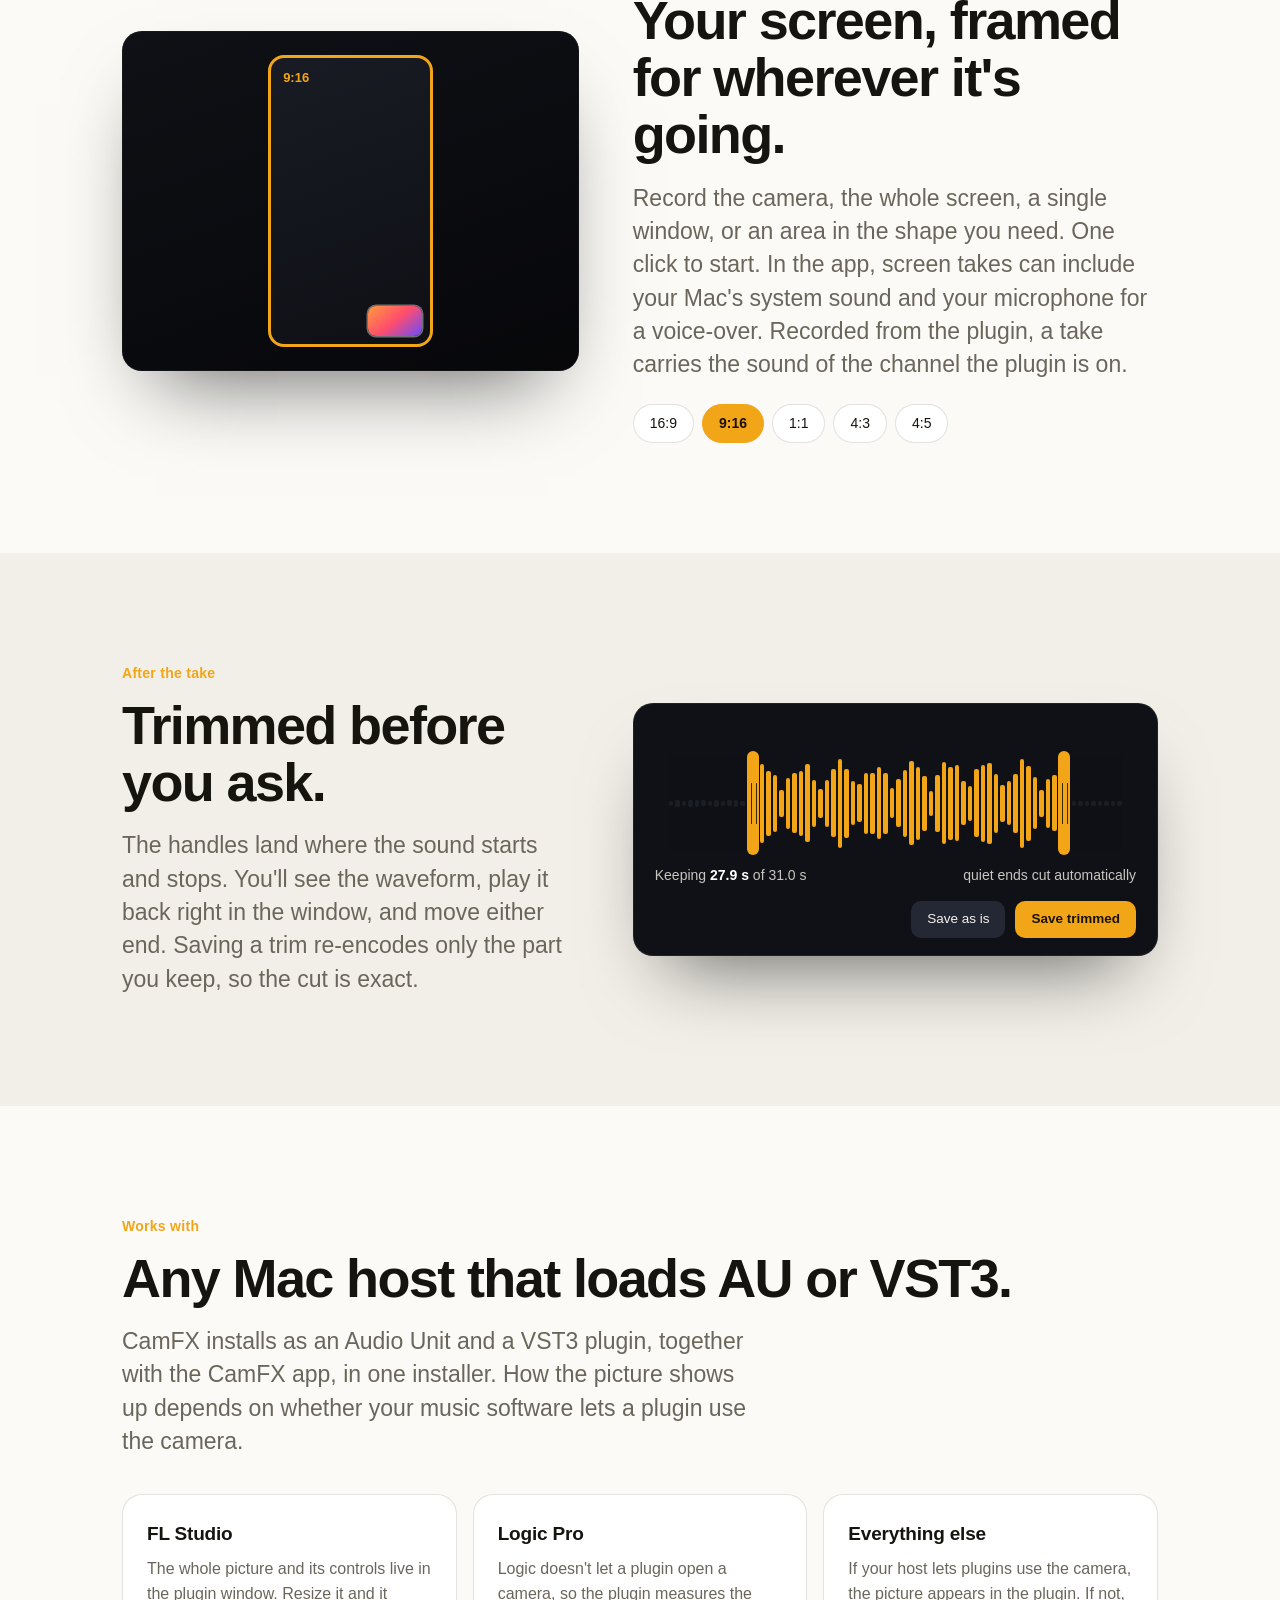
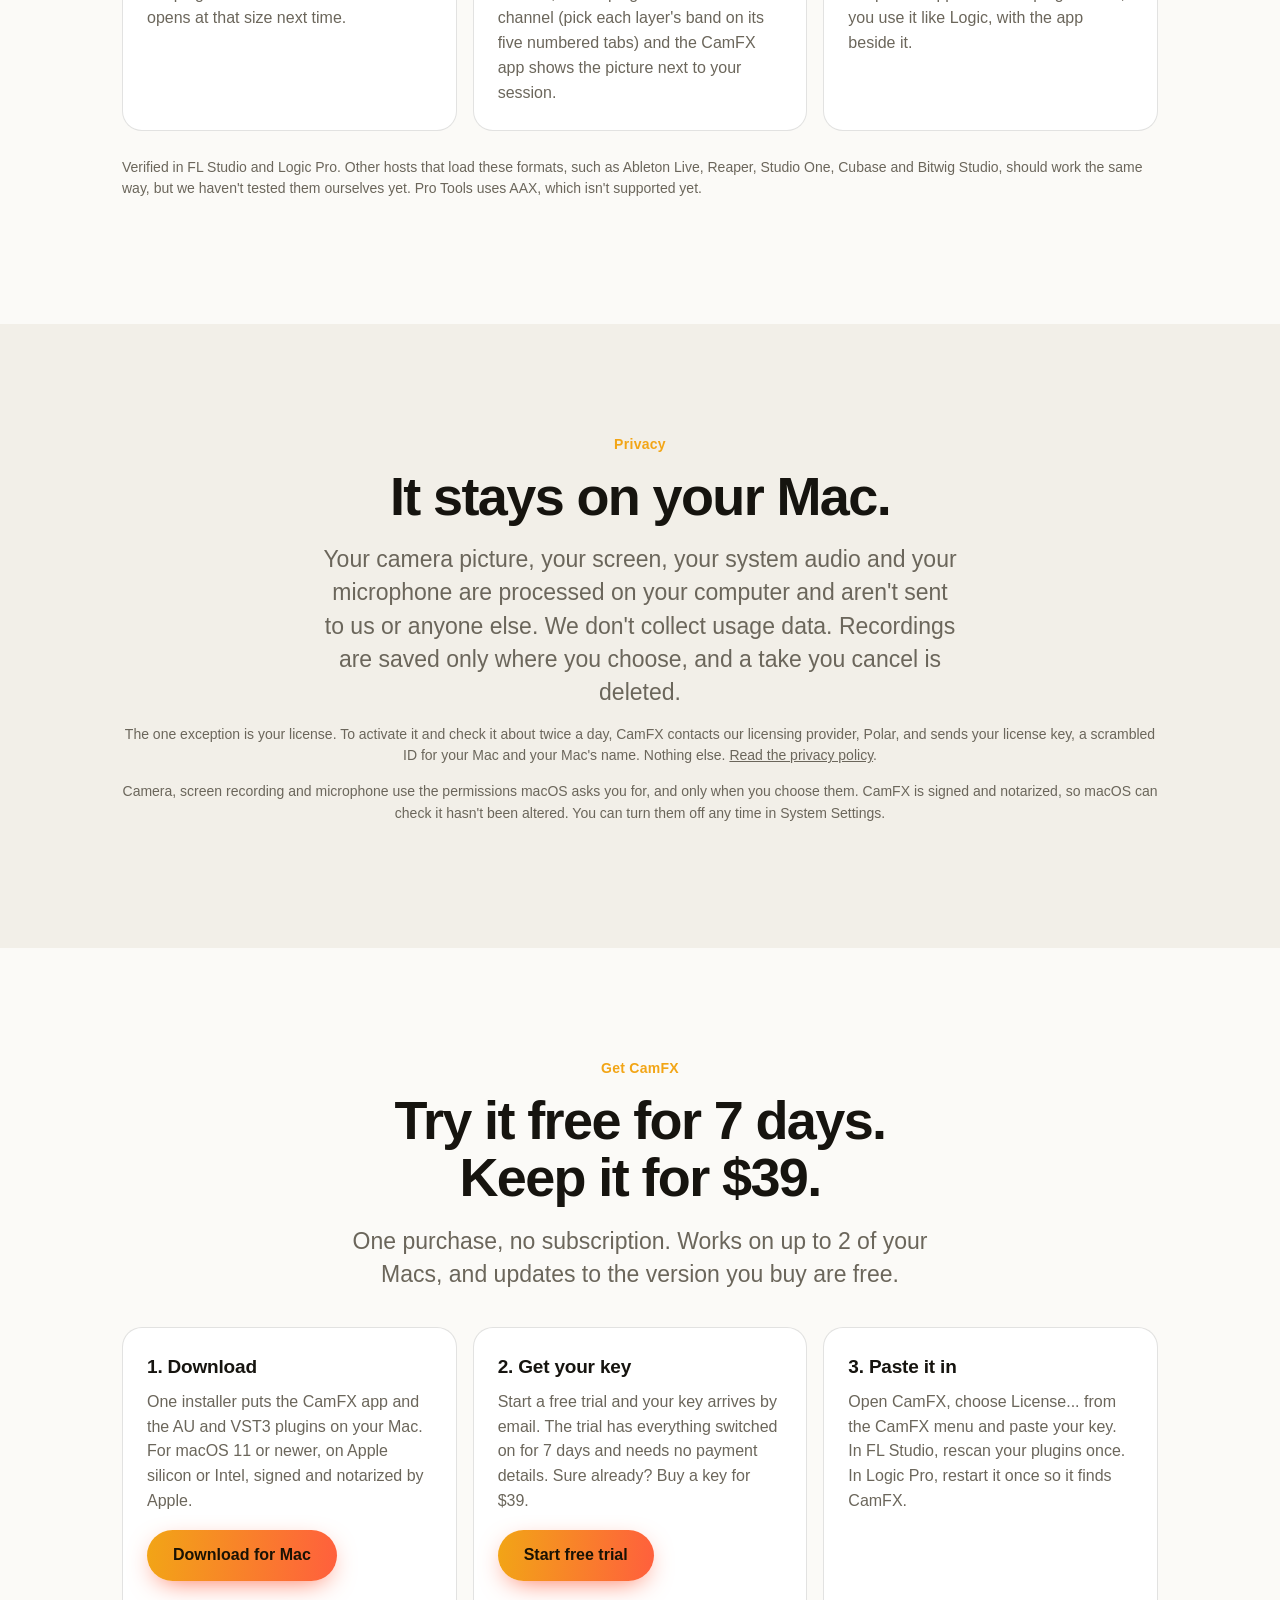
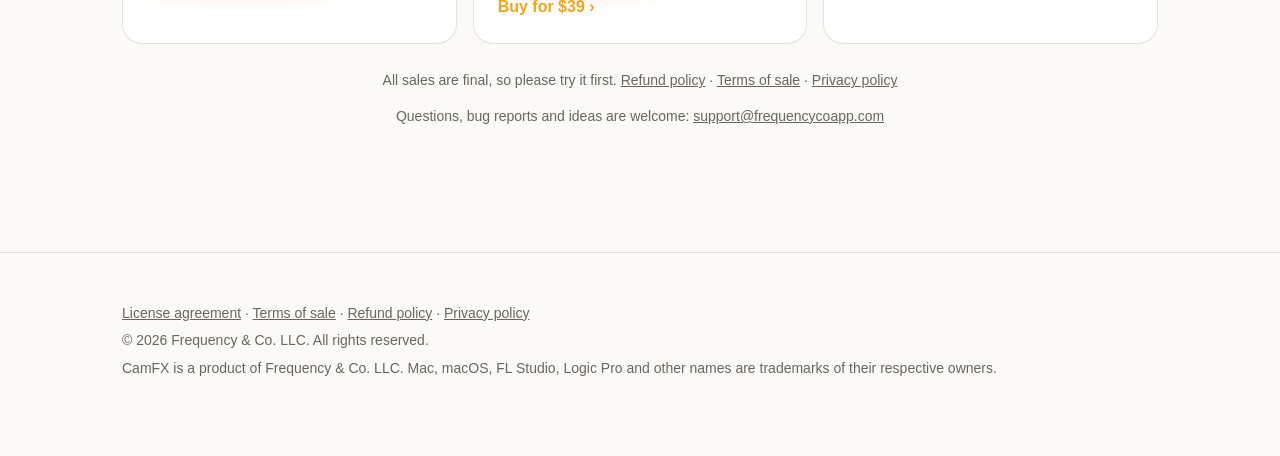
==== commit 95d9a07f: "Add files via upload" ====
--- a/index.html
+++ b/index.html
@@ -199,14 +199,14 @@
 
 <nav class="top"><div class="wrap">
   <a class="logo" href="#top"><img src="favicon.svg" alt="" width="26" height="26"><b style="font-weight:inherit">CamFX</b> <span>by Frequency &amp; Co.</span></a>
-  <div class="links"><a href="#hears">Reacts</a><a href="#camera">Camera</a><a href="#record">Record</a><a href="#hosts">Works with</a><a href="#contact">Contact</a><a class="pill" href="mailto:support@frequencycoapp.com?subject=CamFX%20early%20access">Early access</a></div>
+  <div class="links"><a href="#hears">Reacts</a><a href="#camera">Camera</a><a href="#record">Record</a><a href="#hosts">Works with</a><a class="pill" href="#get">Try free</a></div>
 </div></nav>
 
 <header class="hero" id="top"><div class="wrap">
   <p class="eyebrow rv">CamFX for Mac</p>
   <h1 class="rv d1">A camera that<br><span class="grad">moves with your sound.</span></h1>
   <p class="lead rv d2">CamFX turns your webcam into a live visual that reacts to the sound you're making. Put the plugin on a channel in your session, or let the app listen to your system audio or microphone. Choose what each layer listens to, and record the result.</p>
-  <div class="cta rv d3"><a class="btn" href="mailto:support@frequencycoapp.com?subject=CamFX%20early%20access">Ask for early access</a><a class="ghost" href="#hears">See how it reacts &rsaquo;</a></div>
+  <div class="cta rv d3"><a class="btn" href="#get">Try free for 7 days</a><a class="ghost" href="#hears">See how it reacts &rsaquo;</a></div>
   <p class="small rv d3" style="margin-top:14px">macOS 11 or later. Apple silicon and Intel. Signed and notarized by Apple.</p>
 
   <div class="stagewrap rv">
@@ -357,12 +357,17 @@
   <p class="small rv d3" style="margin-top:14px">Camera, screen recording and microphone use the permissions macOS asks you for, and only when you choose them. CamFX is signed and notarized, so macOS can check it hasn't been altered. You can turn them off any time in System Settings.</p>
 </div></section>
 
-<section id="contact"><div class="wrap center">
-  <p class="eyebrow rv">Early access</p>
-  <h2 class="rv d1">Want to try it?</h2>
-  <p class="lead rv d2">Tell us your music software and we'll send you CamFX. Questions and bug reports are welcome too.</p>
-  <div class="cta rv d3"><a class="btn" href="mailto:support@frequencycoapp.com?subject=CamFX%20early%20access">support@frequencycoapp.com</a></div>
-  <p class="small rv d3" style="margin-top:14px">After the free 7-day trial, CamFX is a one-time purchase. All sales are final, so try it first. <a href="refund.html">Refund policy</a></p>
+<section id="get"><div class="wrap center">
+  <p class="eyebrow rv">Get CamFX</p>
+  <h2 class="rv d1">Try it free for 7 days.<br>Keep it for $39.</h2>
+  <p class="lead rv d2">One purchase, no subscription. Works on up to 2 of your Macs, and updates to the version you buy are free.</p>
+  <div class="fmt" style="text-align:left">
+    <div class="card rv"><h3>1. Download</h3><p>One installer puts the CamFX app and the AU and VST3 plugins on your Mac. For macOS 11 or newer, on Apple silicon or Intel, signed and notarized by Apple.</p><p style="margin:16px 0 0"><a class="btn" href="https://github.com/frequencyco/website/releases/latest/download/CamFX.pkg">Download for Mac</a></p></div>
+    <div class="card rv d1"><h3>2. Get your key</h3><p>Start a free trial and your key arrives by email. The trial has everything switched on for 7 days and needs no payment details. Sure already? Buy a key for $39.</p><p style="margin:16px 0 0"><a class="btn" href="https://buy.polar.sh/polar_cl_8EwW8pk0Pq4MTPmGCovmn003JVXjbKiSBmipQ2ILRH9">Start free trial</a></p><p style="margin:14px 0 0"><a class="ghost" style="margin-left:0;white-space:nowrap" href="https://buy.polar.sh/polar_cl_rqACL2rvFZLVySDPjac6owFQVGZj2IkHTCkkO1lIckm">Buy for $39 &rsaquo;</a></p></div>
+    <div class="card rv d2"><h3>3. Paste it in</h3><p>Open CamFX, choose License... from the CamFX menu and paste your key. In FL Studio, rescan your plugins once. In Logic Pro, restart it once so it finds CamFX.</p></div>
+  </div>
+  <p class="small rv" style="margin-top:26px">All sales are final, so please try it first. <a href="refund.html">Refund policy</a> &middot; <a href="terms.html">Terms of sale</a> &middot; <a href="privacy.html">Privacy policy</a></p>
+  <p class="small rv d3" style="margin-top:8px">Questions, bug reports and ideas are welcome: <a href="mailto:support@frequencycoapp.com">support@frequencycoapp.com</a></p>
 </div></section>
 
 <footer><div class="wrap">
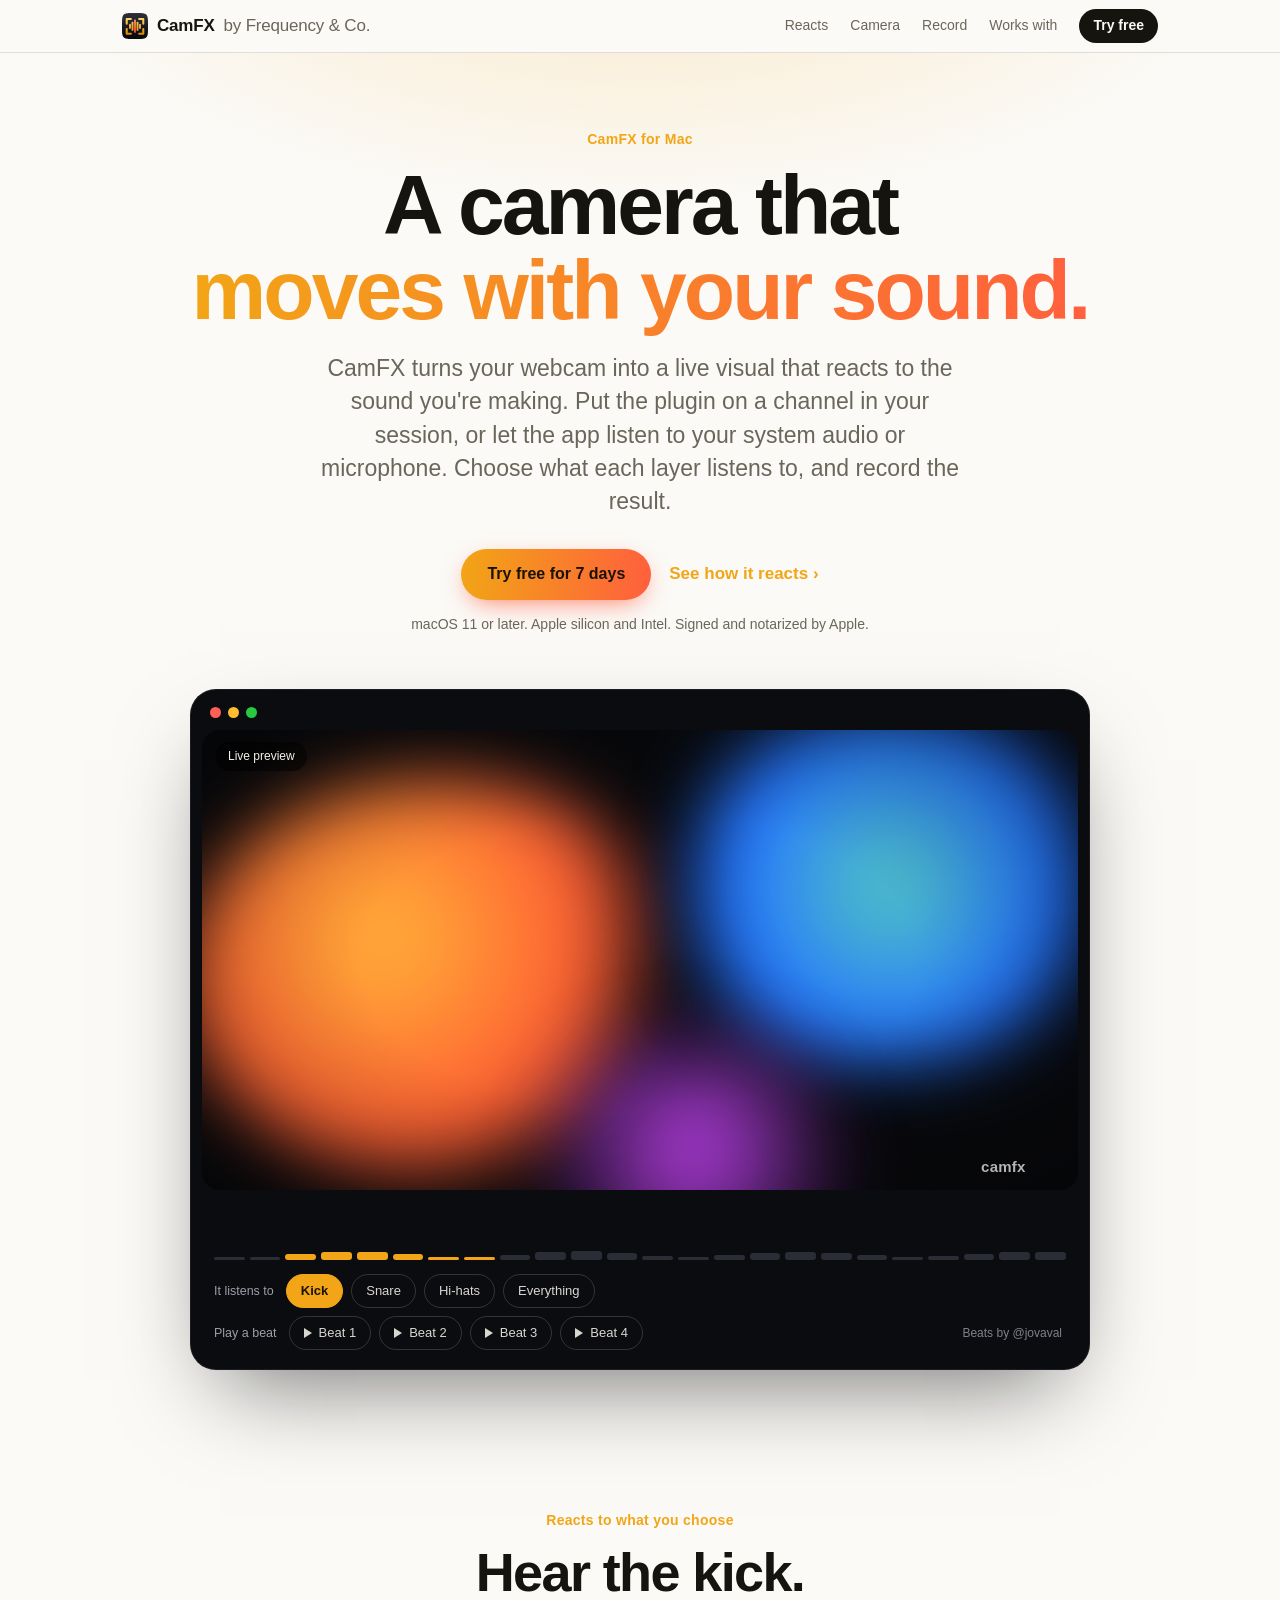
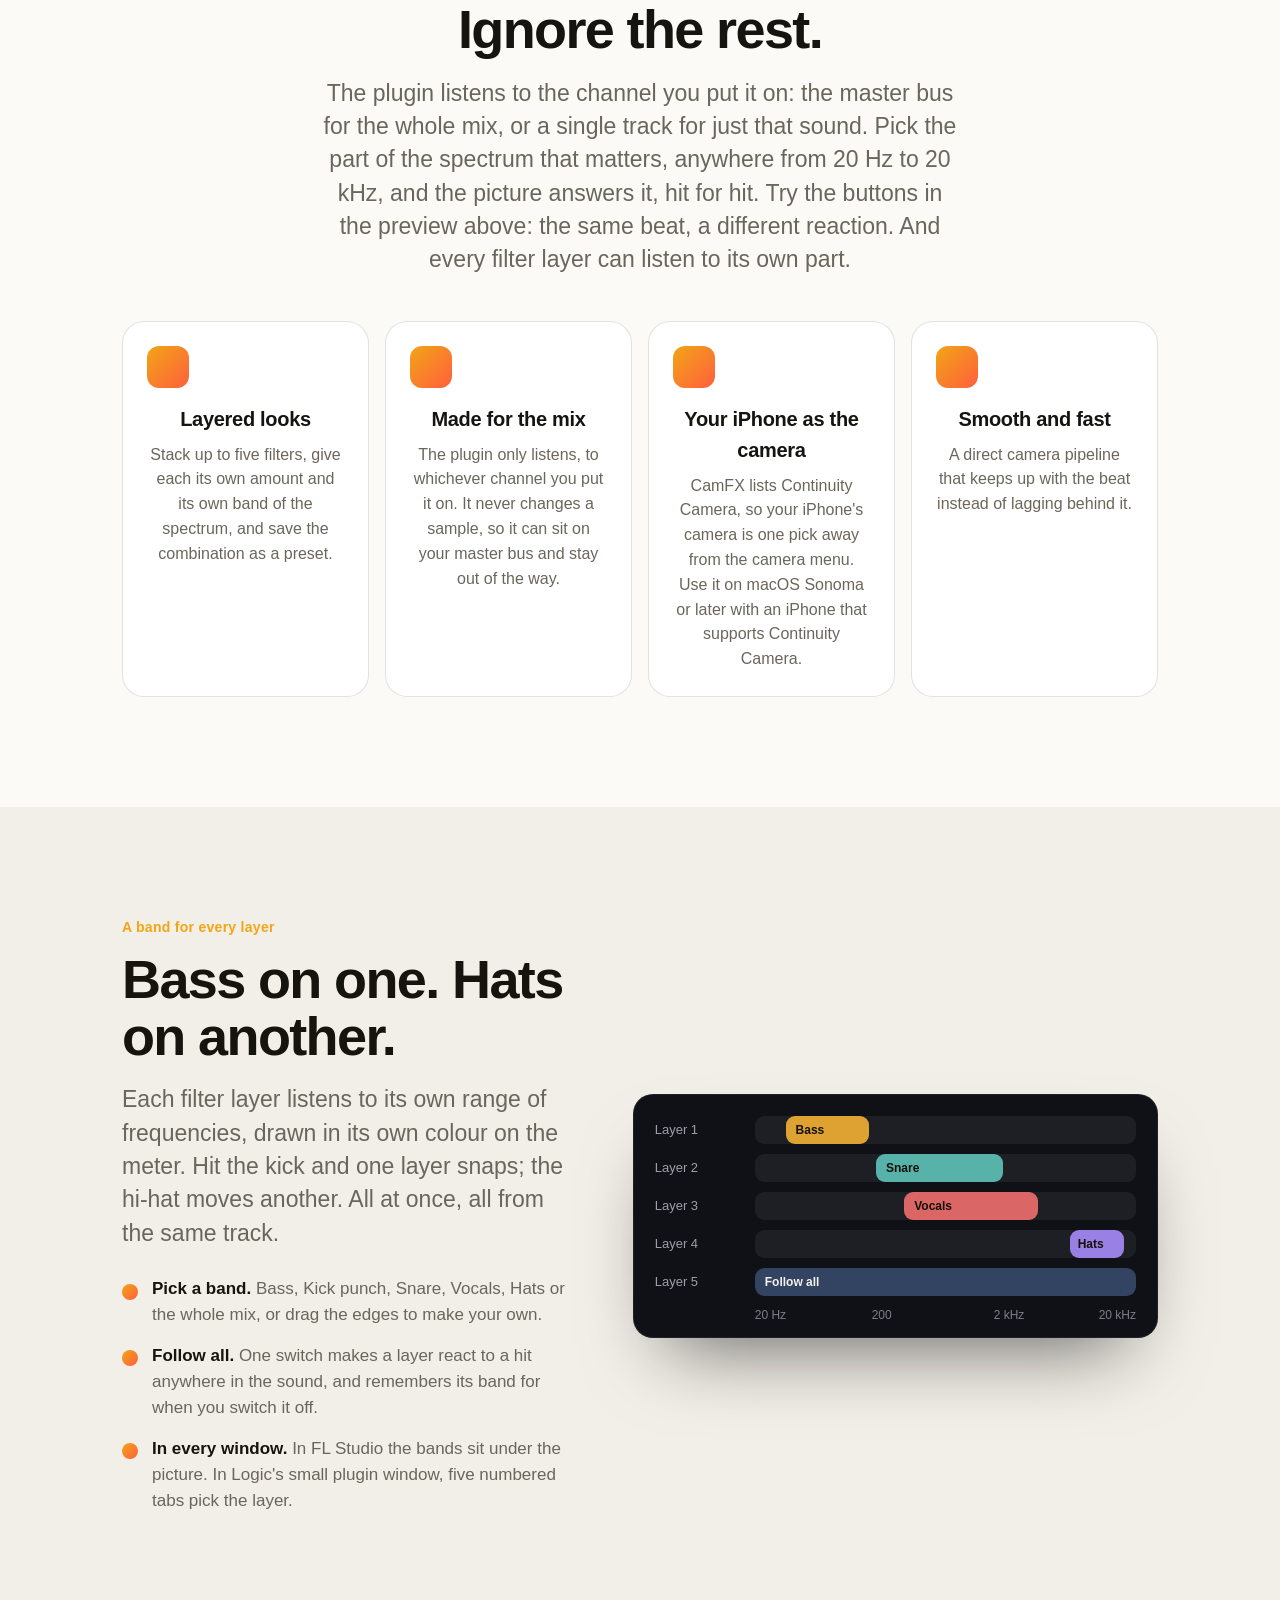
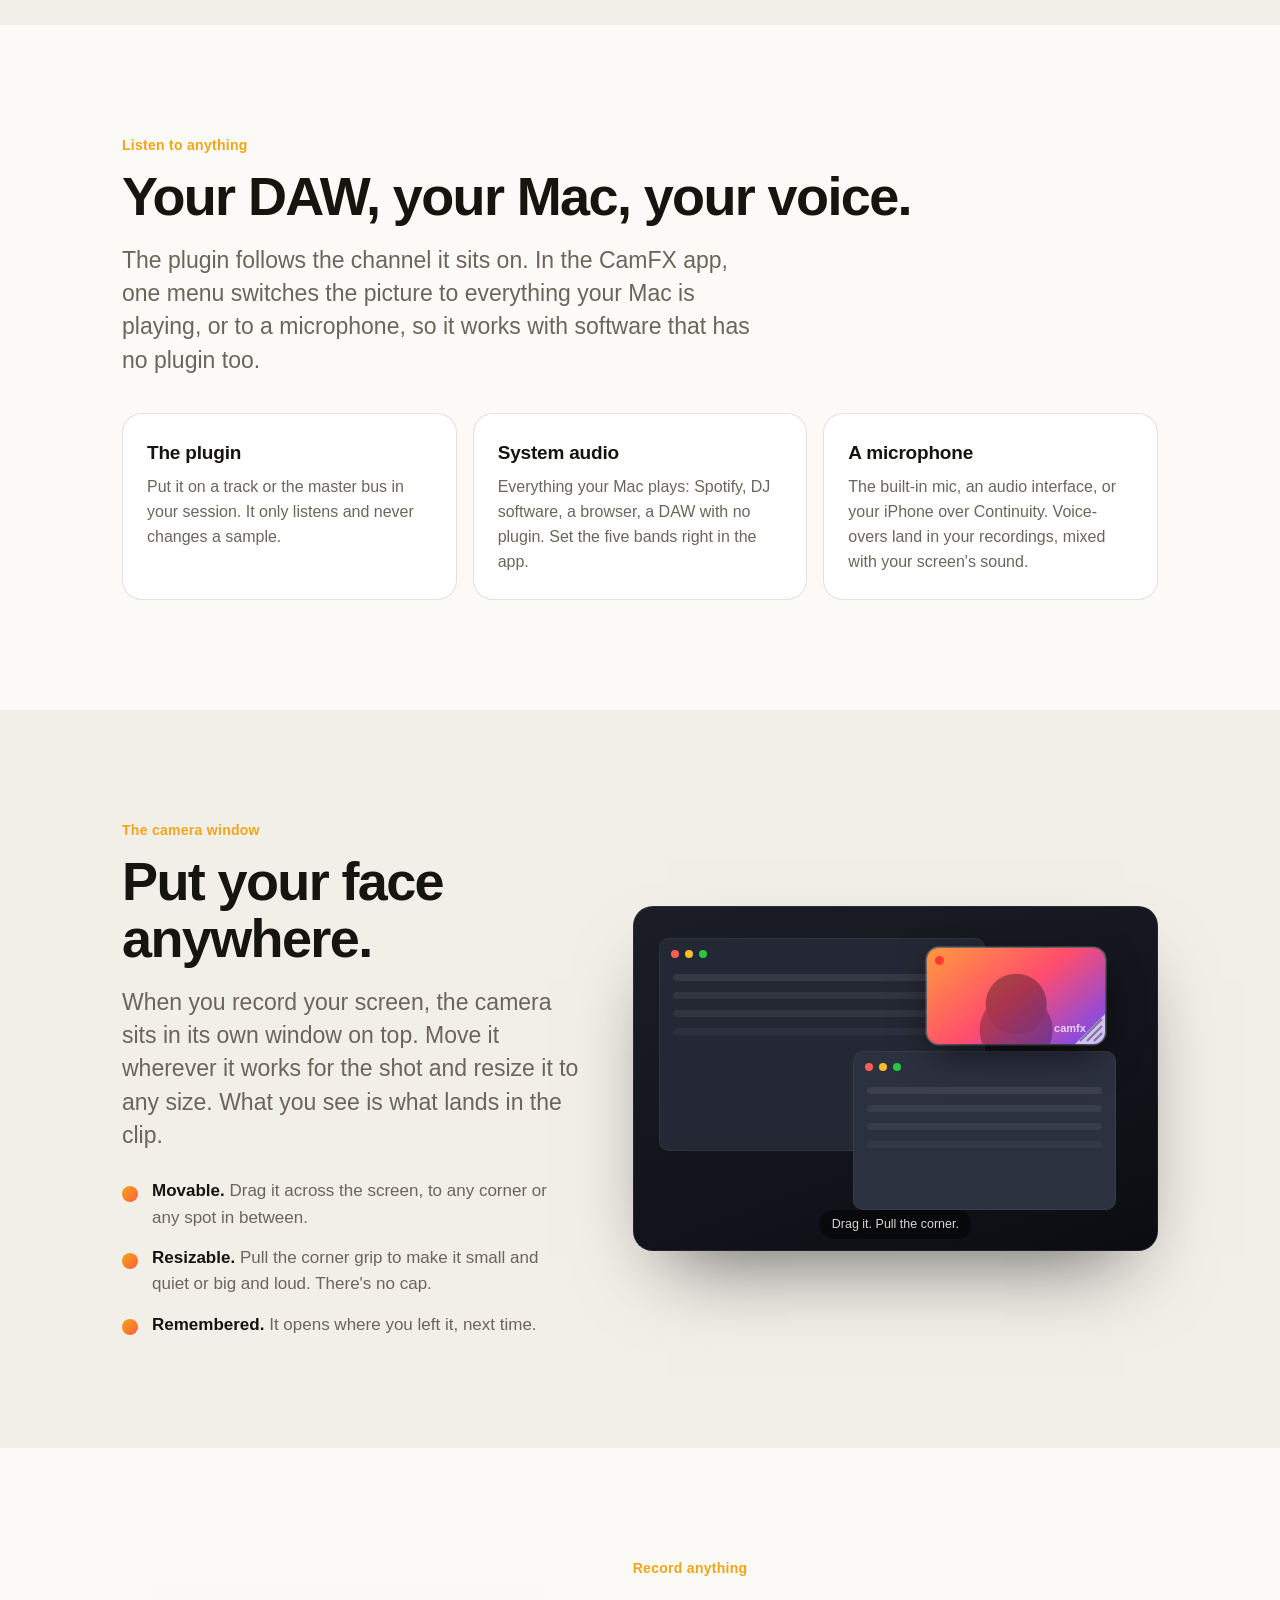
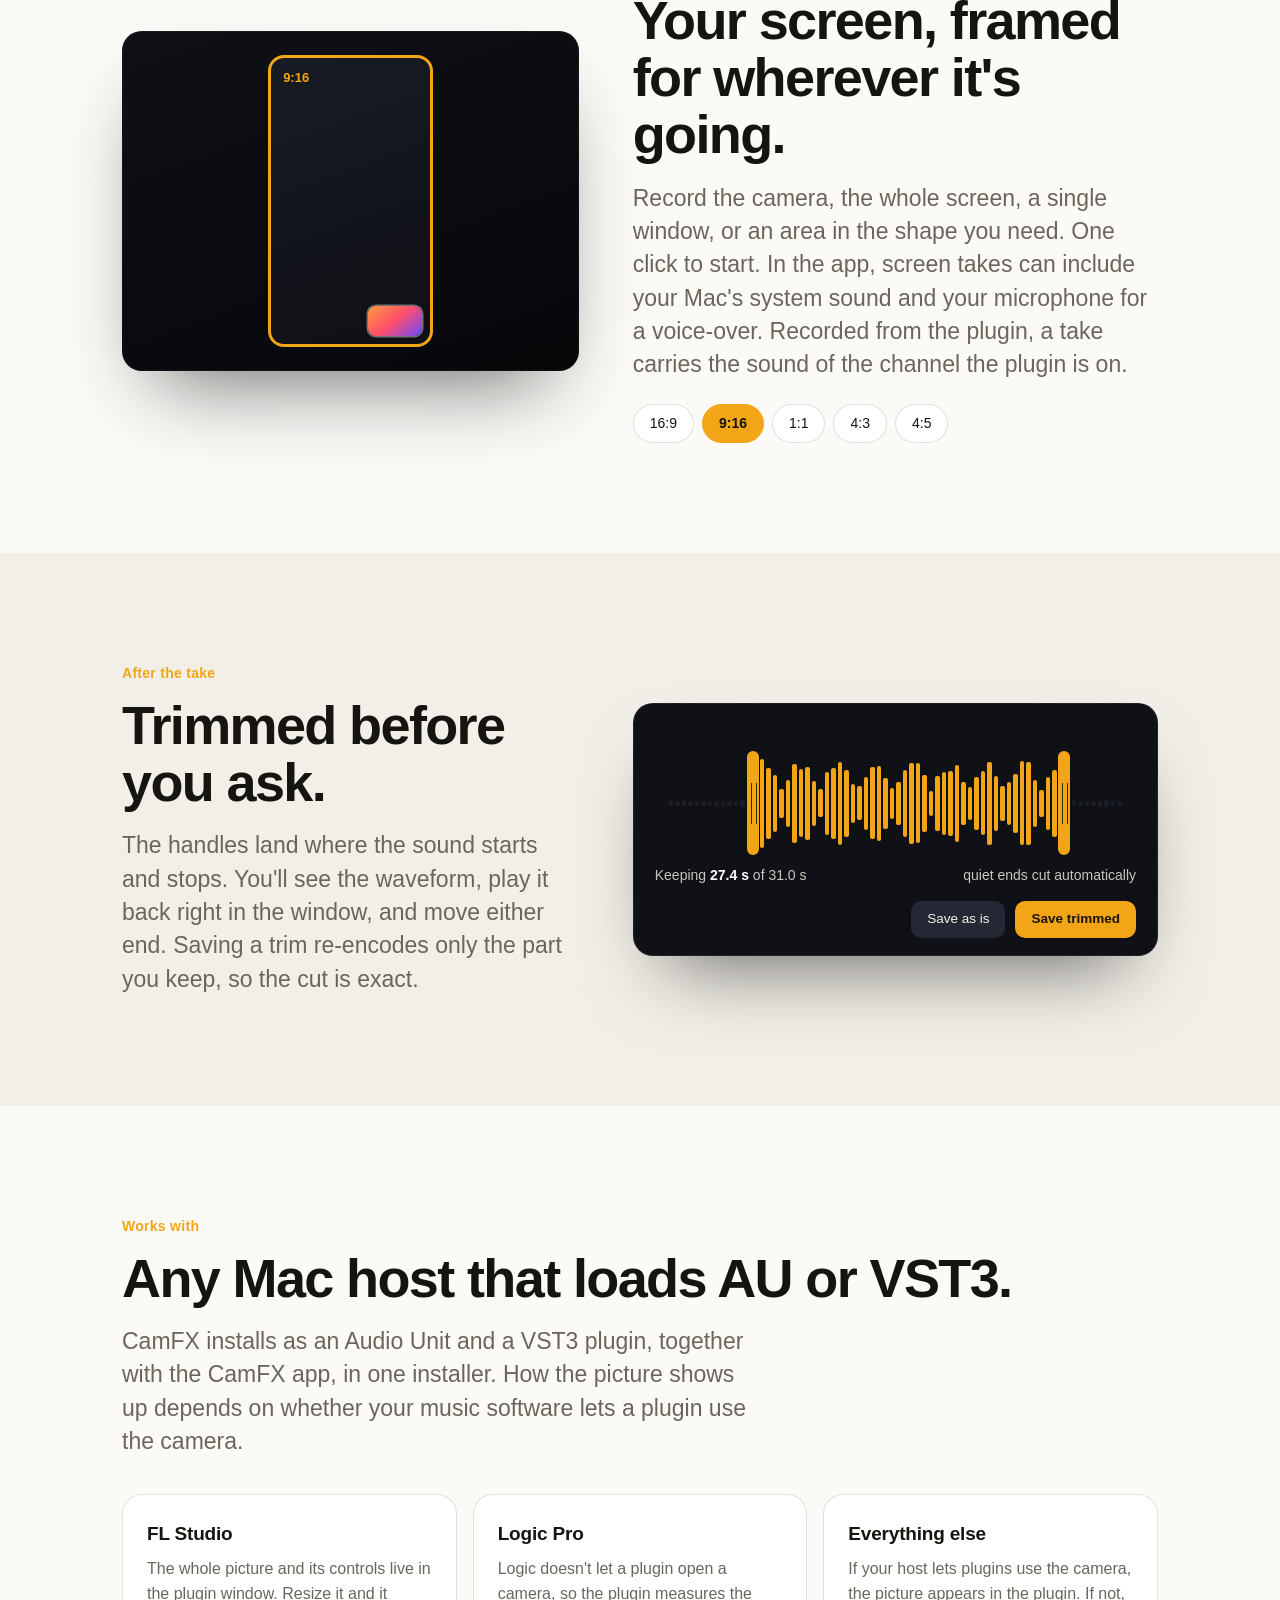
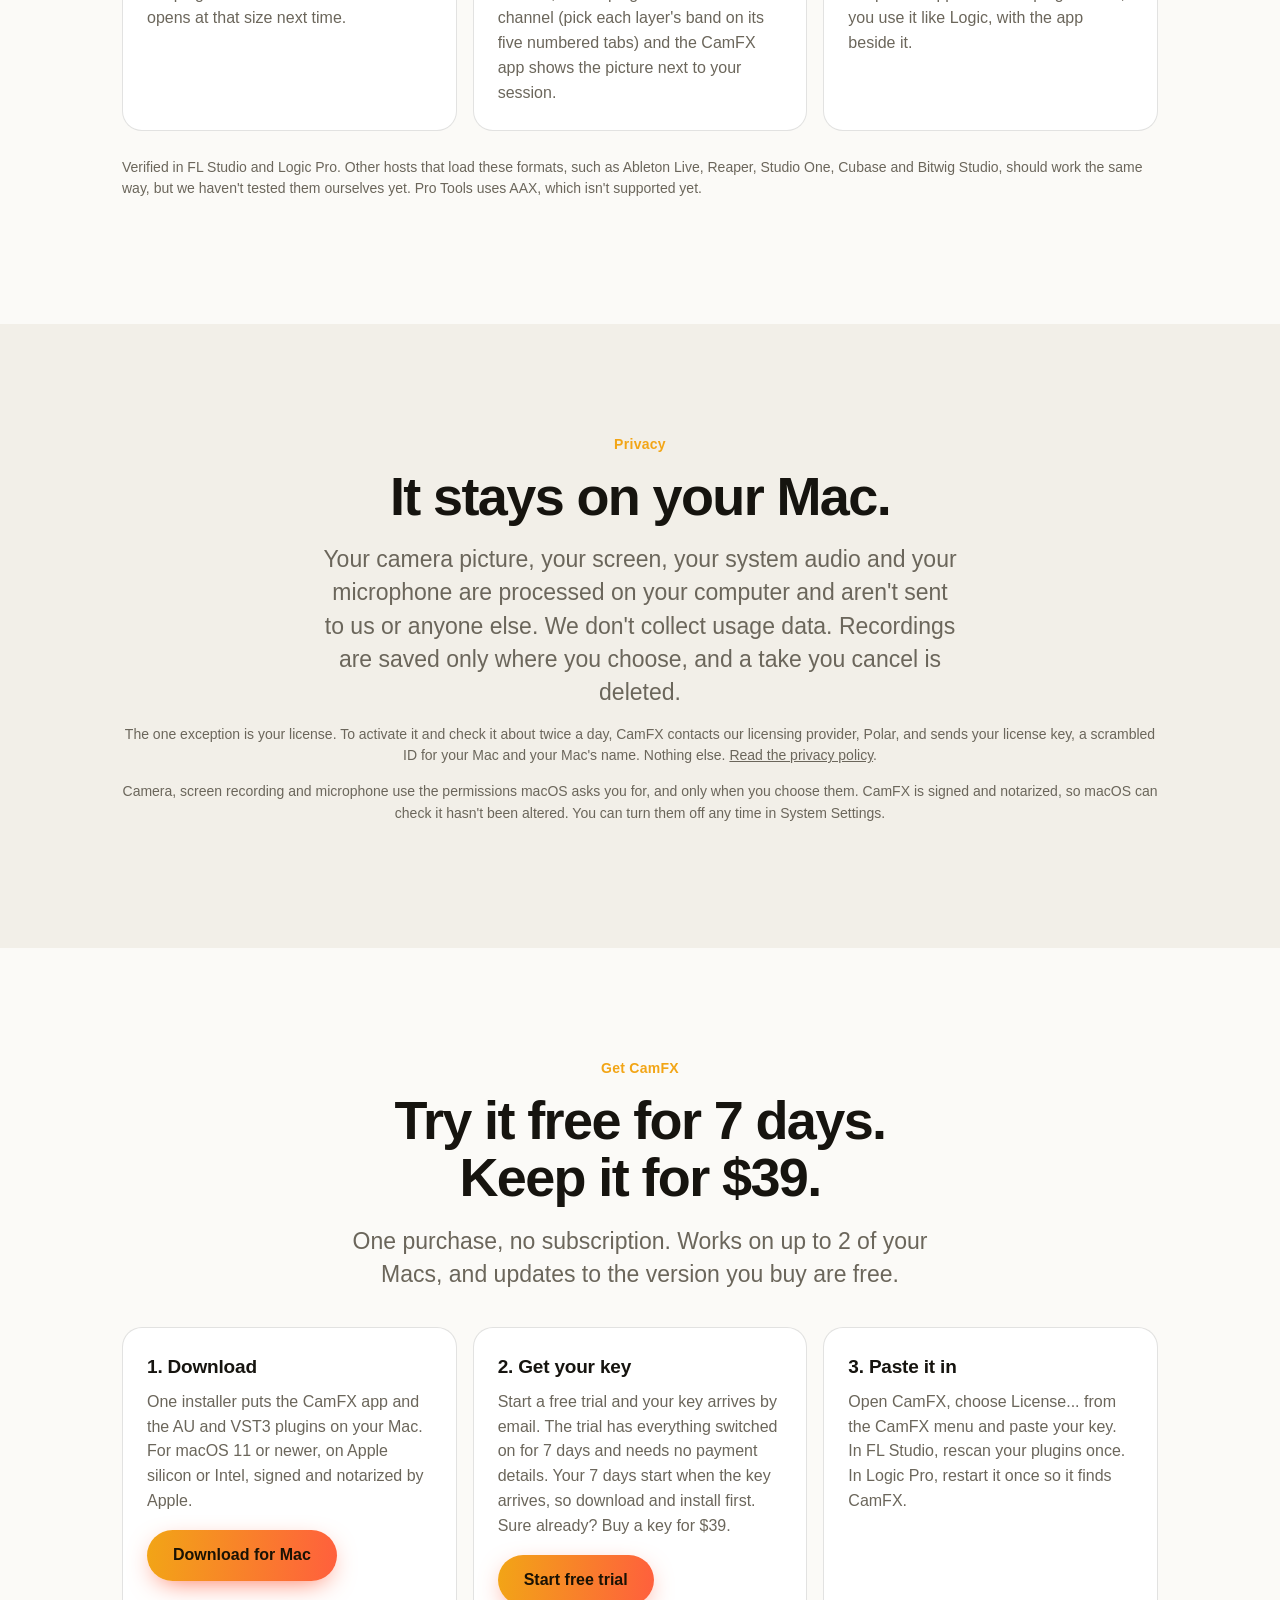
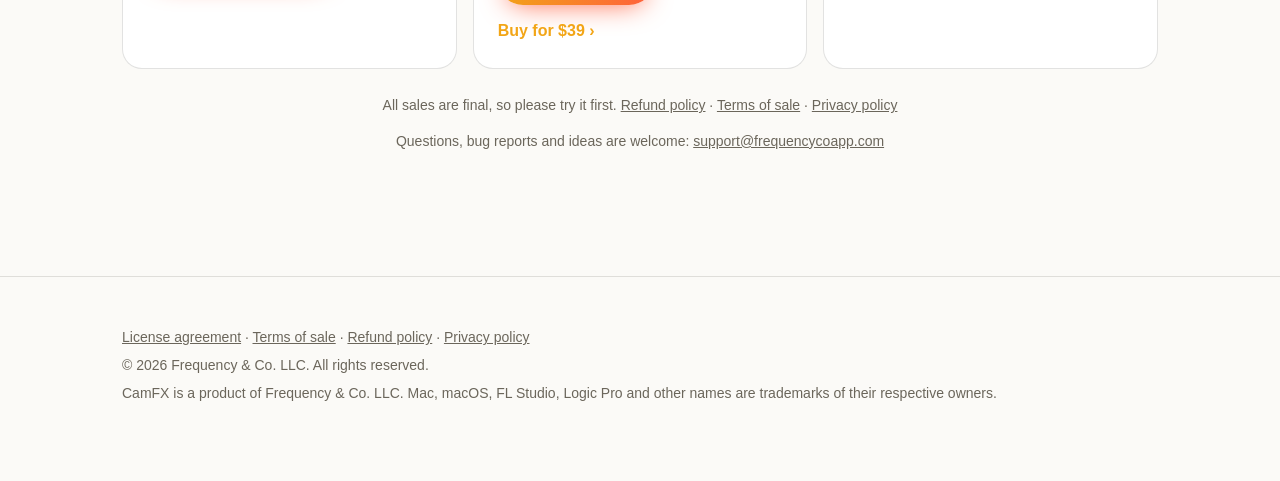
==== commit 0847fa03: "Add files via upload" ====
--- a/index.html
+++ b/index.html
@@ -363,7 +363,7 @@
   <p class="lead rv d2">One purchase, no subscription. Works on up to 2 of your Macs, and updates to the version you buy are free.</p>
   <div class="fmt" style="text-align:left">
     <div class="card rv"><h3>1. Download</h3><p>One installer puts the CamFX app and the AU and VST3 plugins on your Mac. For macOS 11 or newer, on Apple silicon or Intel, signed and notarized by Apple.</p><p style="margin:16px 0 0"><a class="btn" href="https://github.com/frequencyco/website/releases/latest/download/CamFX.pkg">Download for Mac</a></p></div>
-    <div class="card rv d1"><h3>2. Get your key</h3><p>Start a free trial and your key arrives by email. The trial has everything switched on for 7 days and needs no payment details. Sure already? Buy a key for $39.</p><p style="margin:16px 0 0"><a class="btn" href="https://buy.polar.sh/polar_cl_8EwW8pk0Pq4MTPmGCovmn003JVXjbKiSBmipQ2ILRH9">Start free trial</a></p><p style="margin:14px 0 0"><a class="ghost" style="margin-left:0;white-space:nowrap" href="https://buy.polar.sh/polar_cl_rqACL2rvFZLVySDPjac6owFQVGZj2IkHTCkkO1lIckm">Buy for $39 &rsaquo;</a></p></div>
+    <div class="card rv d1"><h3>2. Get your key</h3><p>Start a free trial and your key arrives by email. The trial has everything switched on for 7 days and needs no payment details. Your 7 days start when the key arrives, so download and install first. Sure already? Buy a key for $39.</p><p style="margin:16px 0 0"><a class="btn" href="https://buy.polar.sh/polar_cl_8EwW8pk0Pq4MTPmGCovmn003JVXjbKiSBmipQ2ILRH9">Start free trial</a></p><p style="margin:14px 0 0"><a class="ghost" style="margin-left:0;white-space:nowrap" href="https://buy.polar.sh/polar_cl_rqACL2rvFZLVySDPjac6owFQVGZj2IkHTCkkO1lIckm">Buy for $39 &rsaquo;</a></p></div>
     <div class="card rv d2"><h3>3. Paste it in</h3><p>Open CamFX, choose License... from the CamFX menu and paste your key. In FL Studio, rescan your plugins once. In Logic Pro, restart it once so it finds CamFX.</p></div>
   </div>
   <p class="small rv" style="margin-top:26px">All sales are final, so please try it first. <a href="refund.html">Refund policy</a> &middot; <a href="terms.html">Terms of sale</a> &middot; <a href="privacy.html">Privacy policy</a></p>
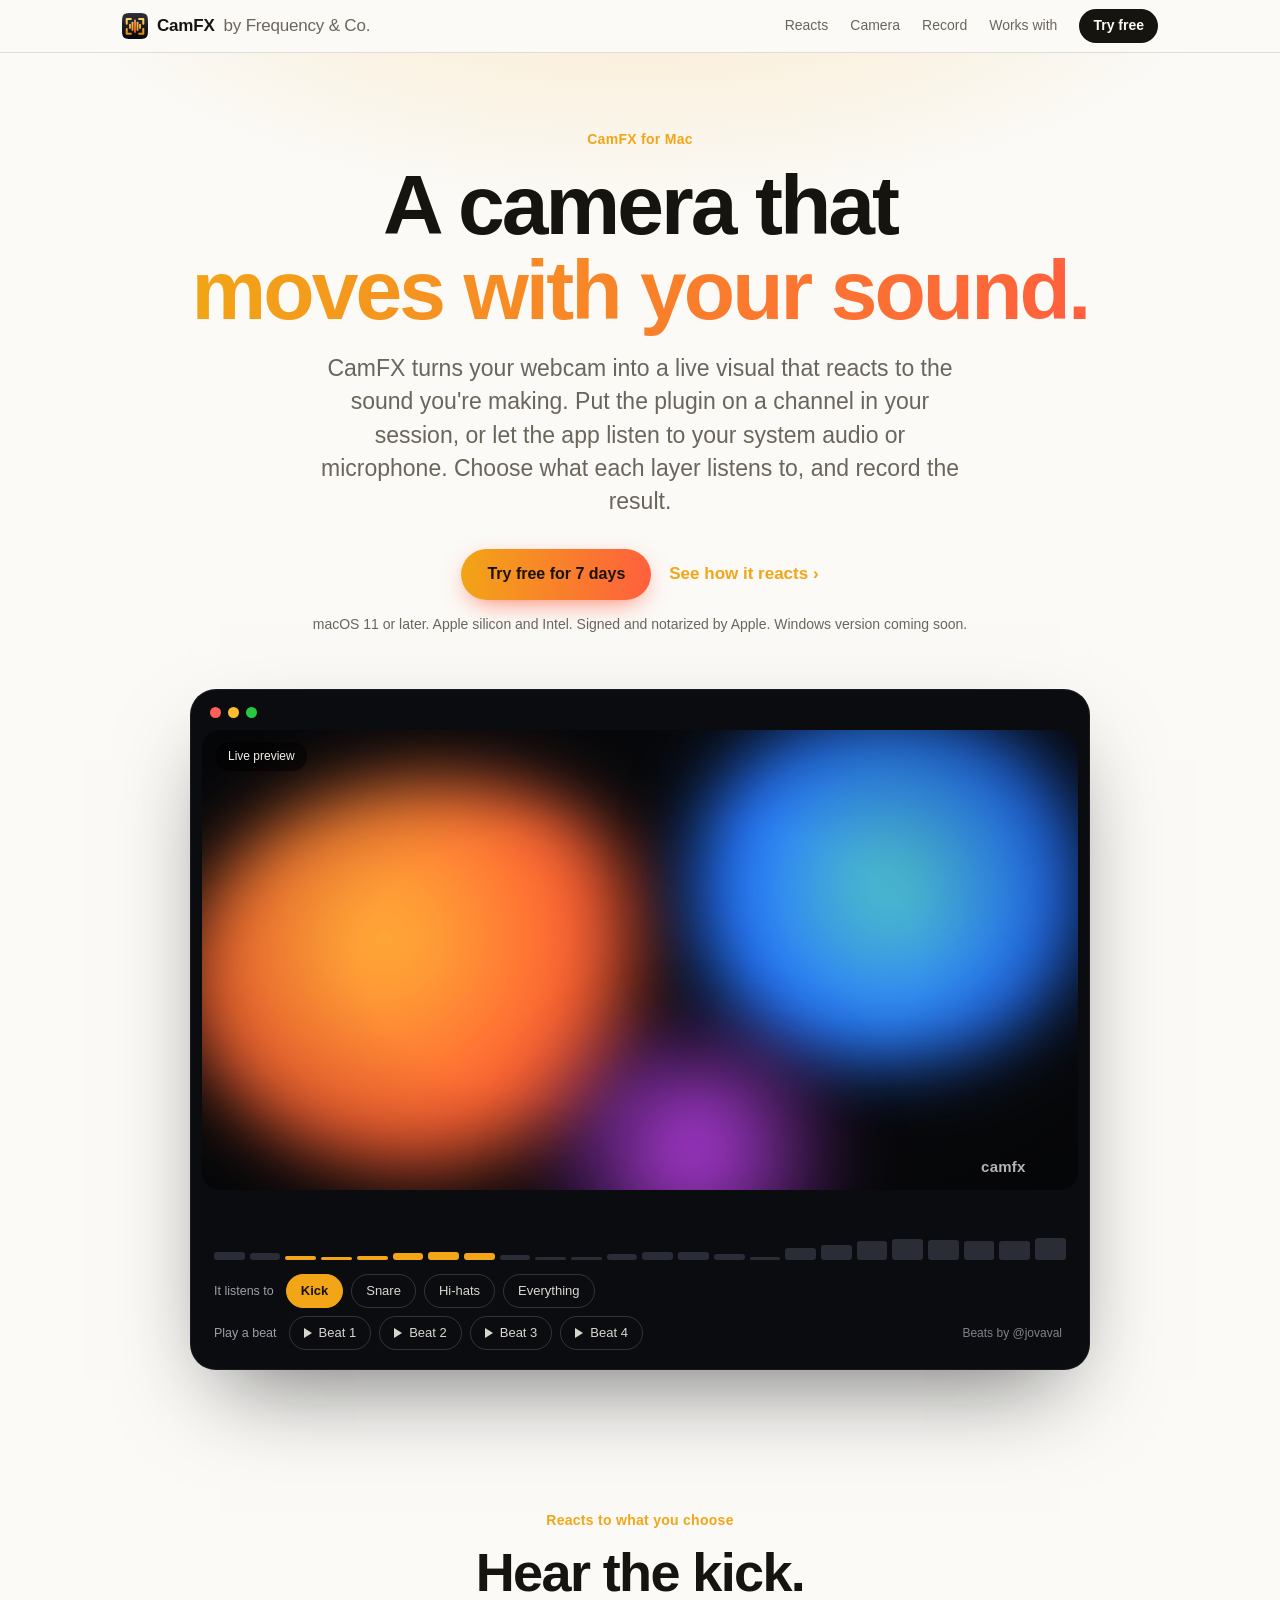
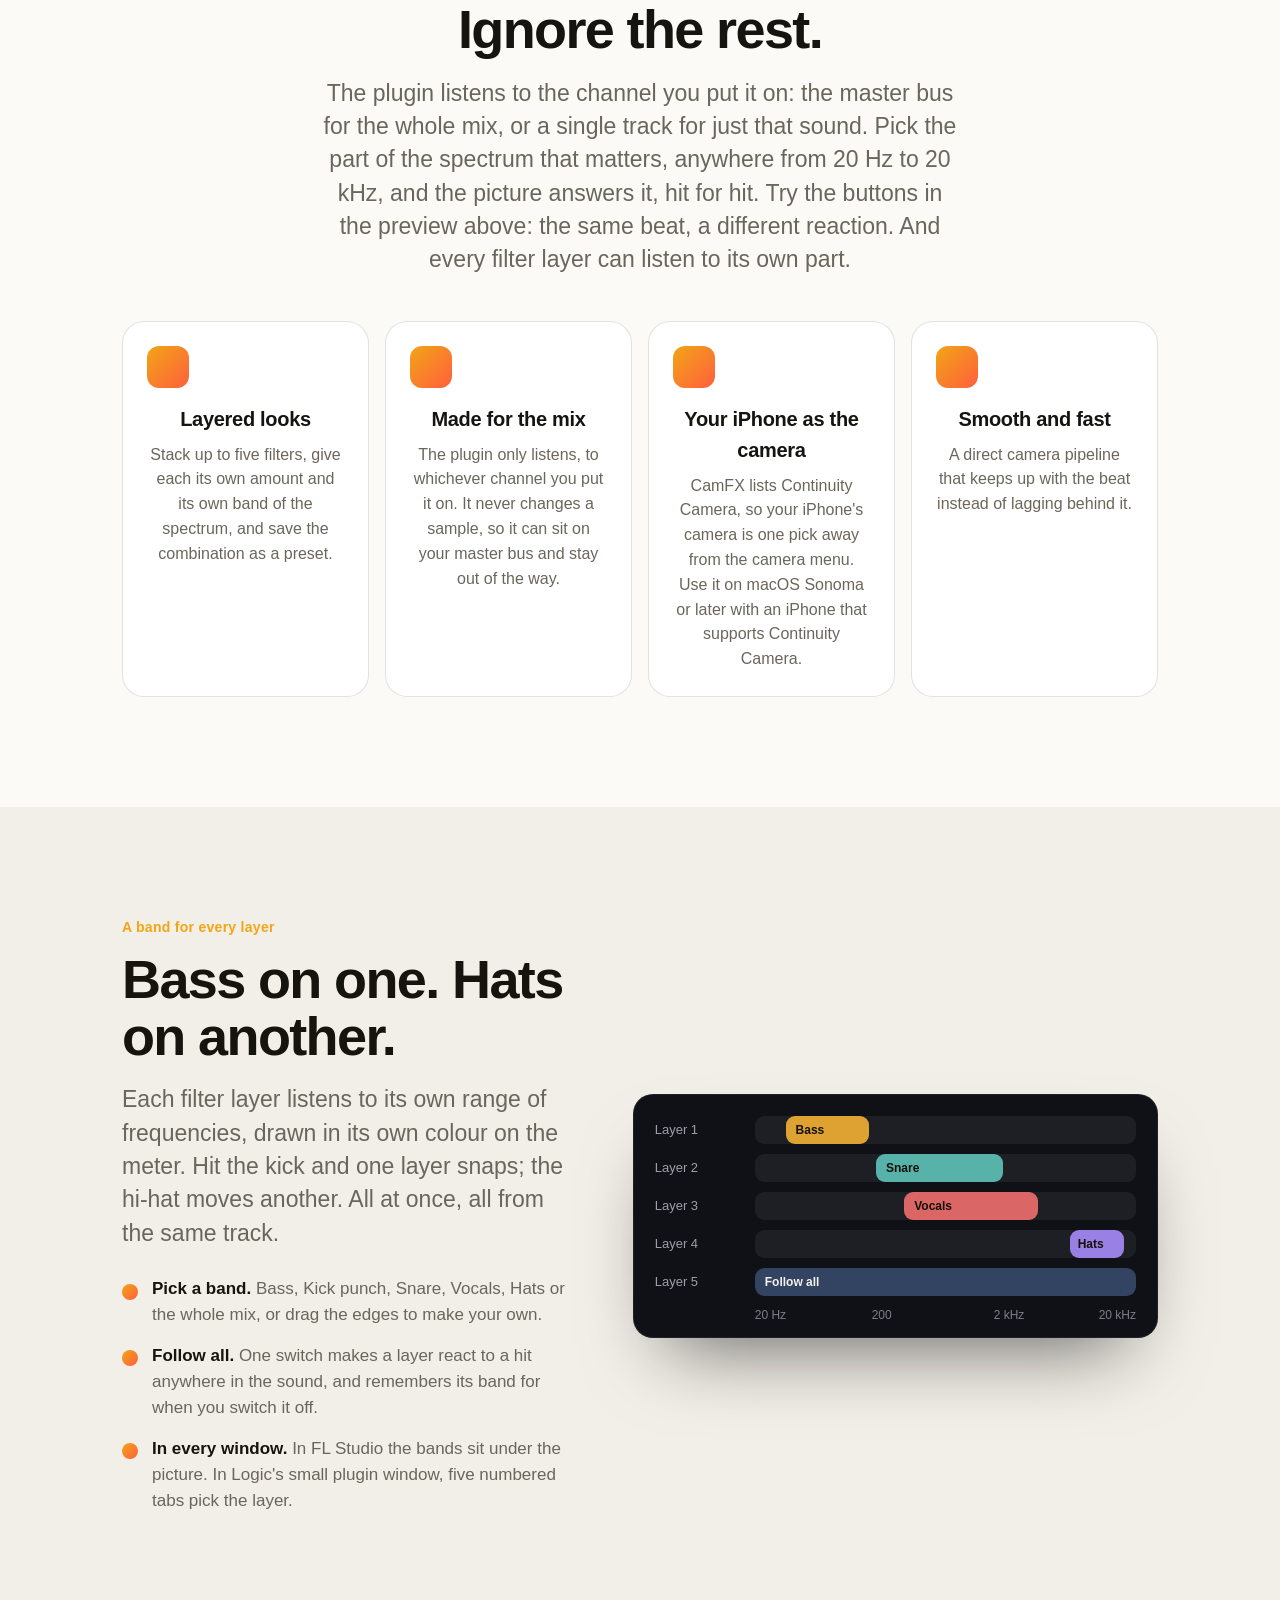
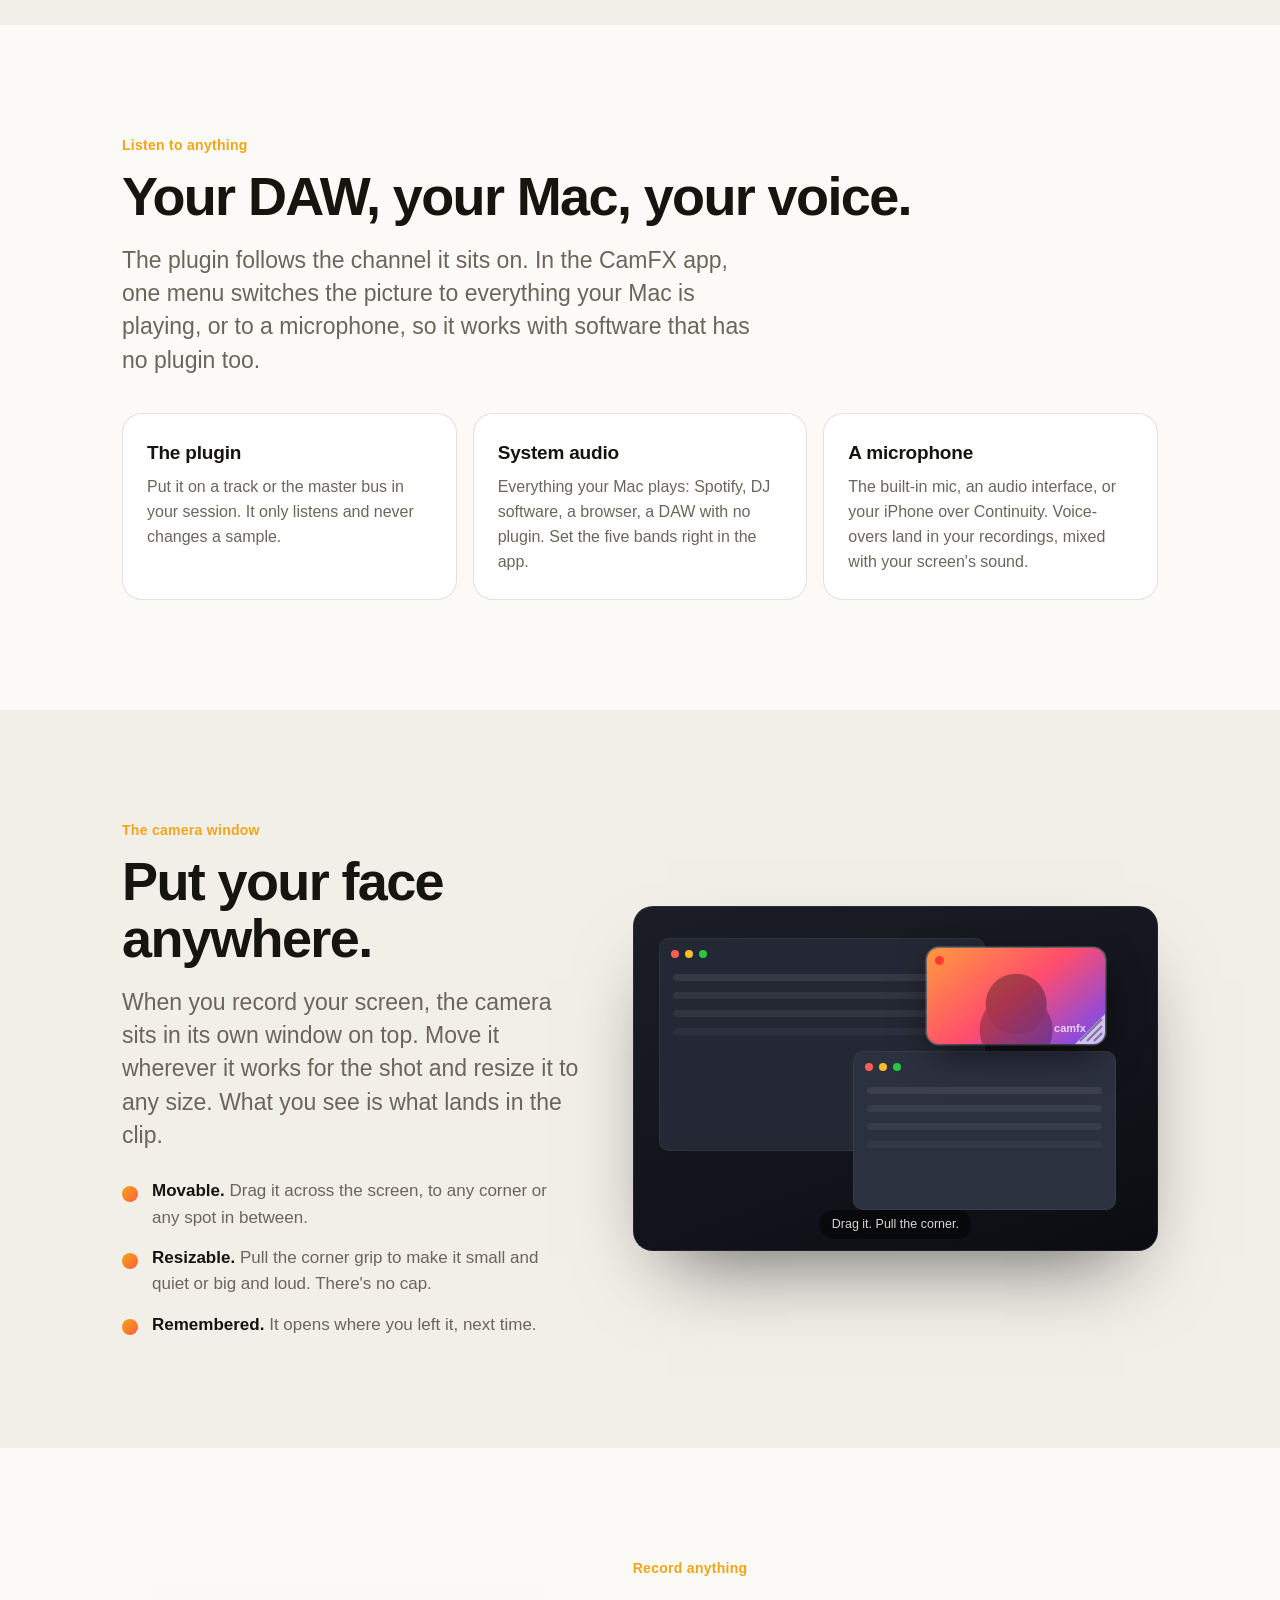
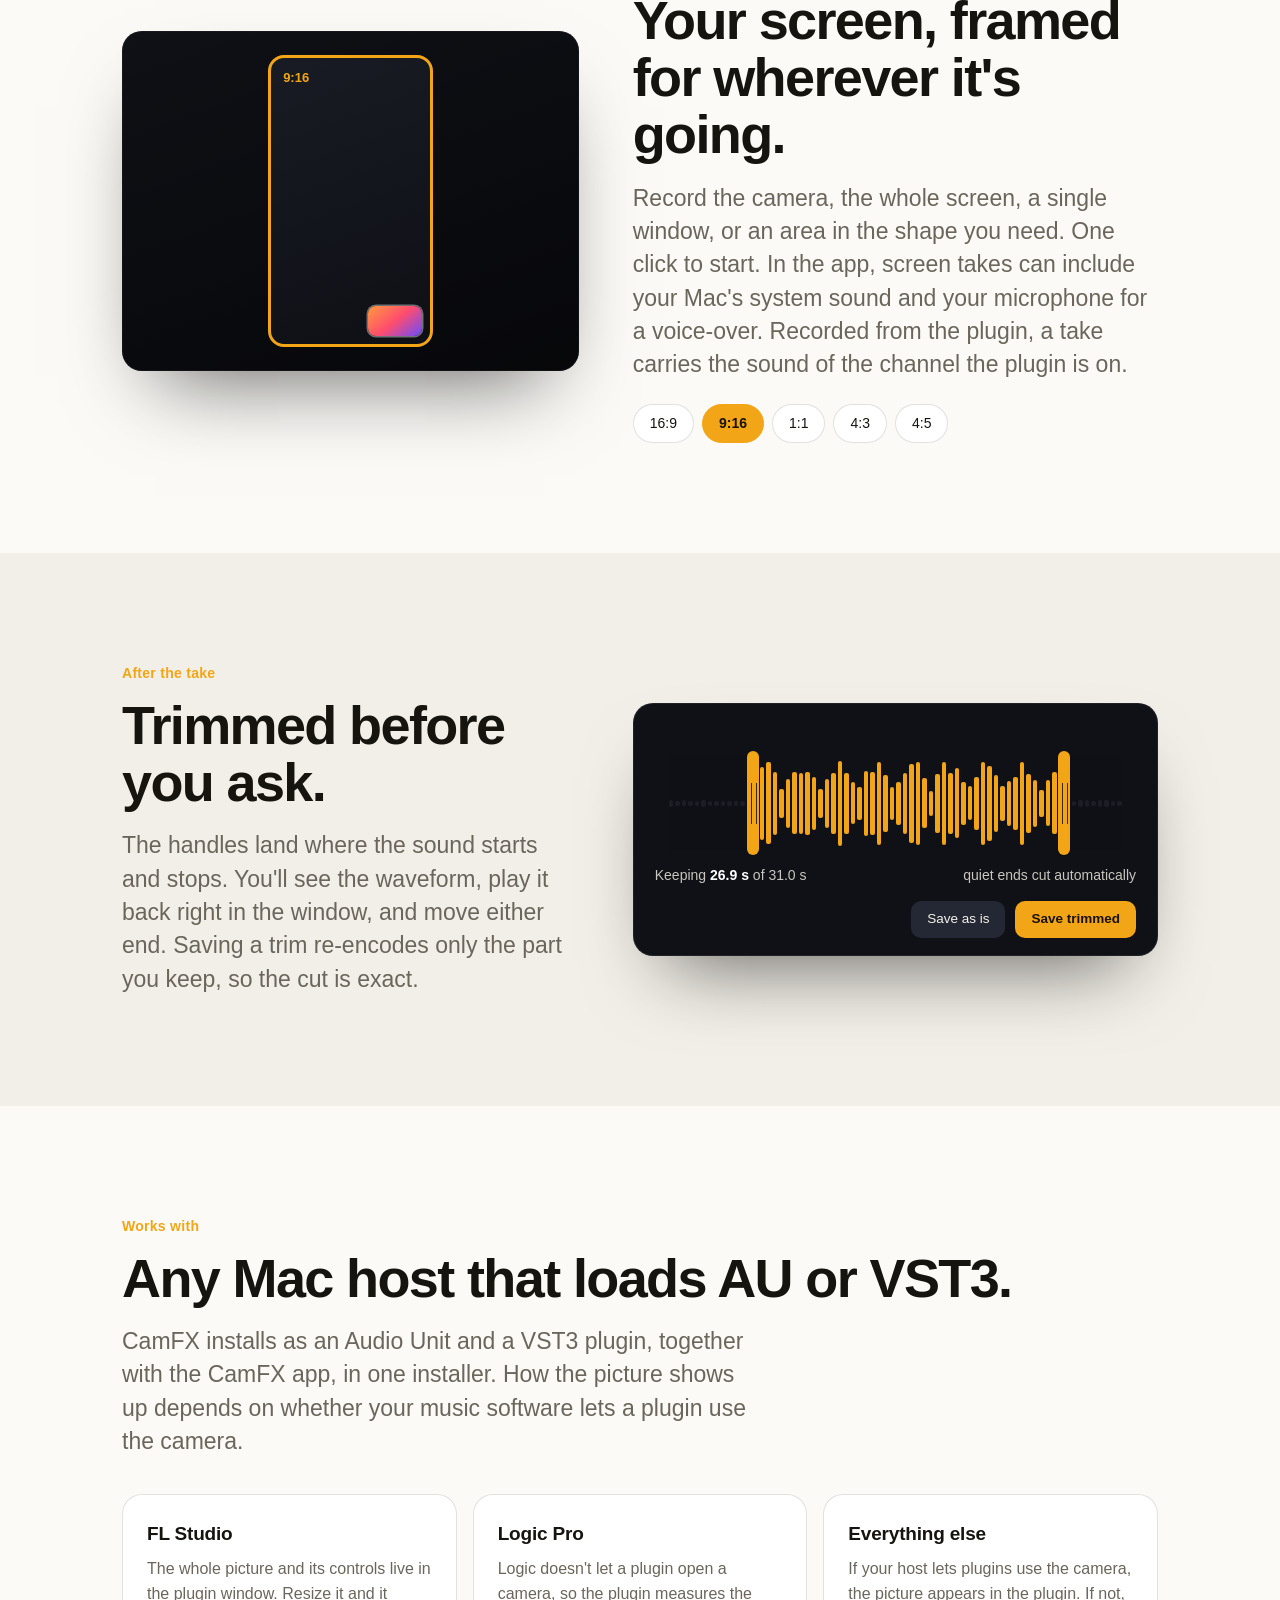
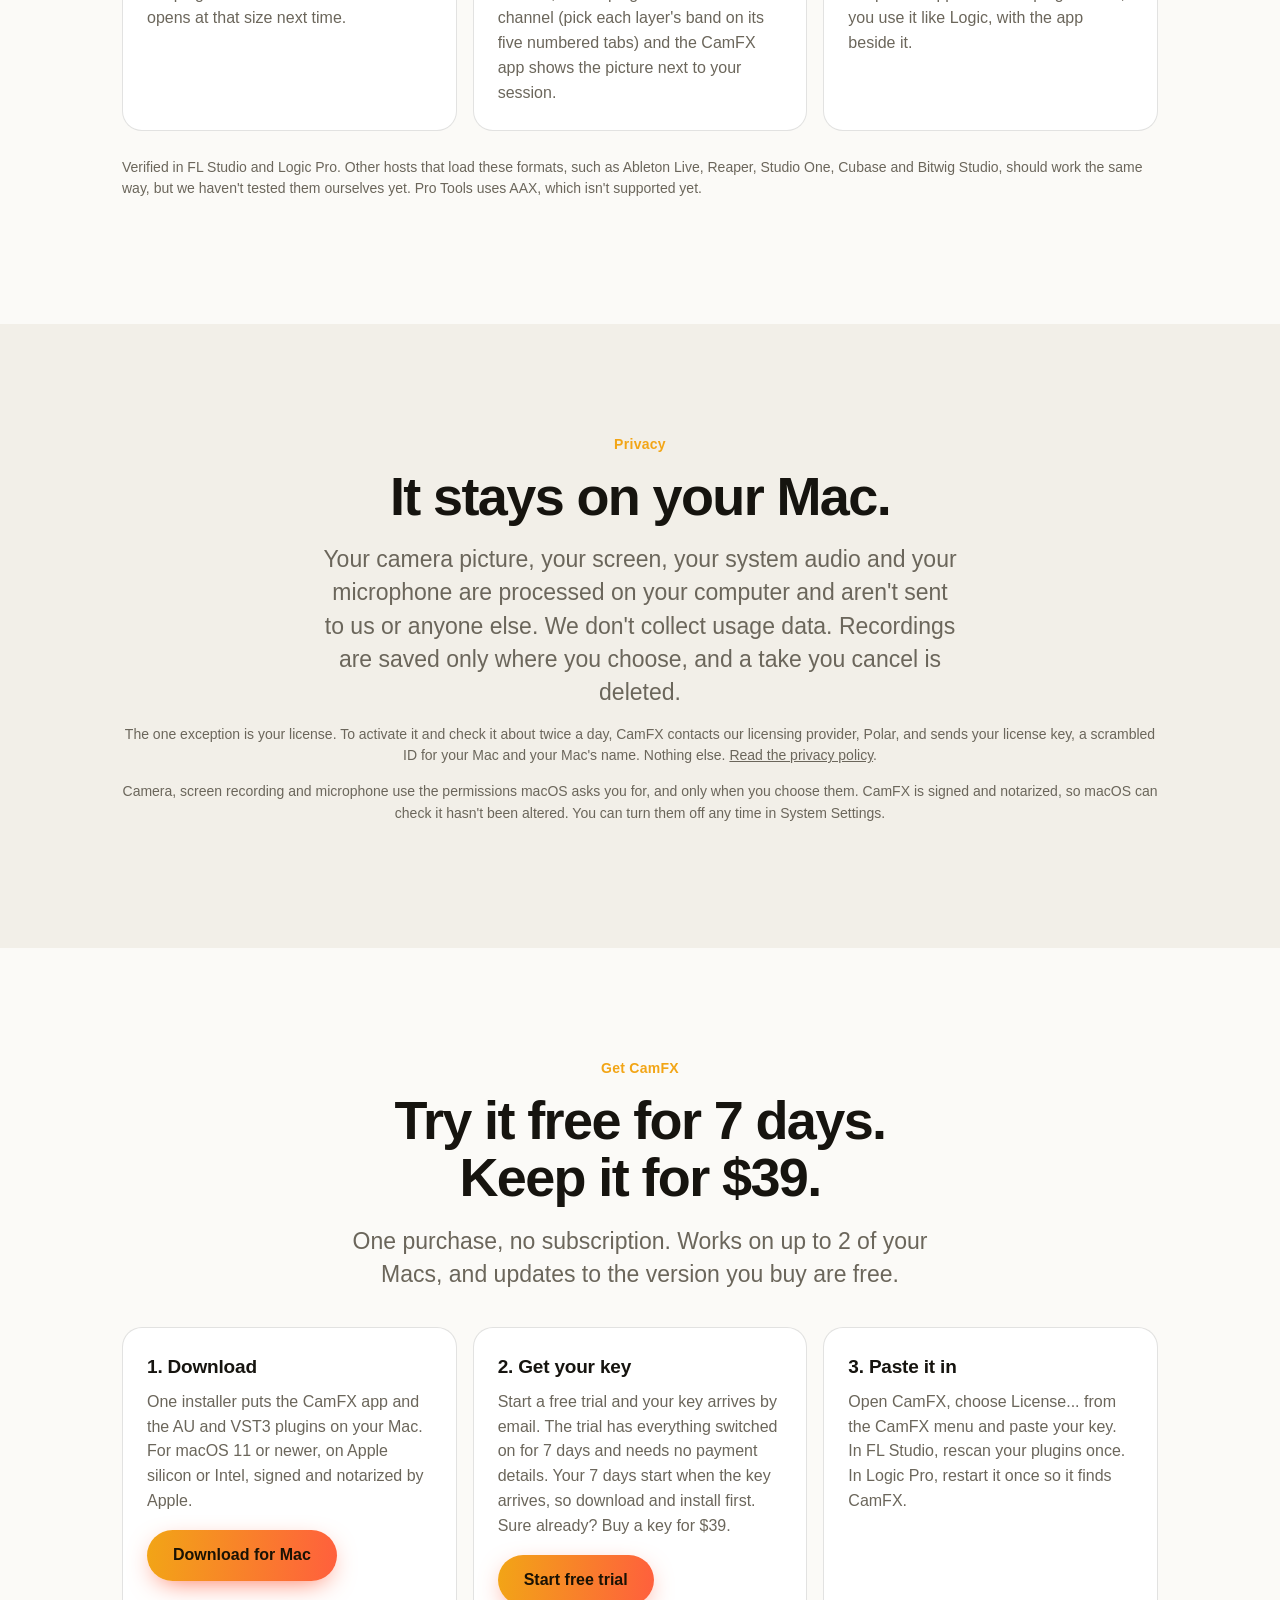
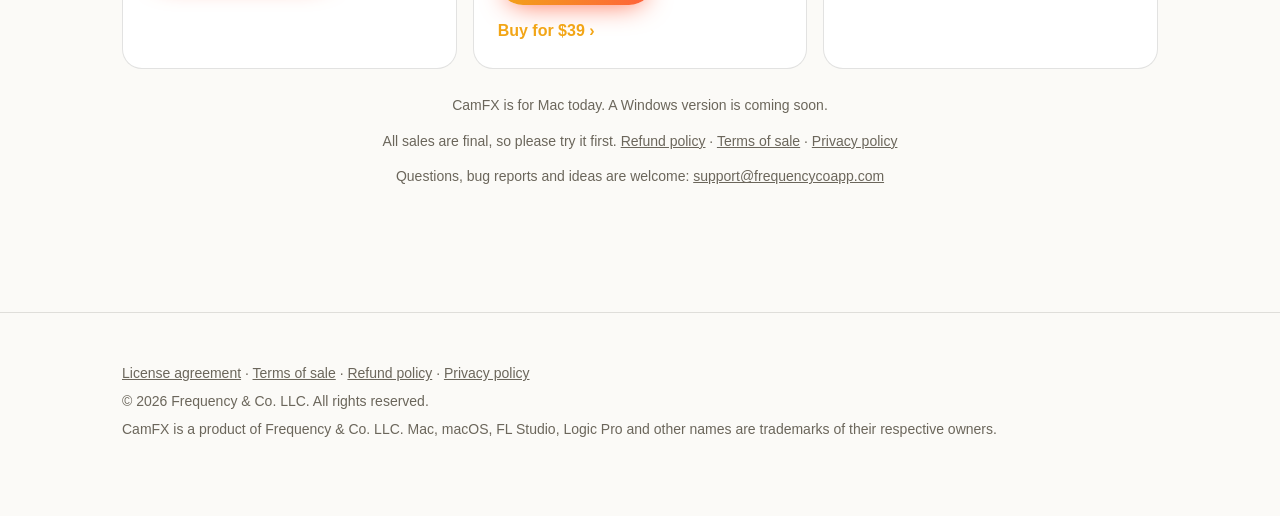
==== commit ae932e7b: "Add files via upload" ====
--- a/index.html
+++ b/index.html
@@ -207,7 +207,7 @@
   <h1 class="rv d1">A camera that<br><span class="grad">moves with your sound.</span></h1>
   <p class="lead rv d2">CamFX turns your webcam into a live visual that reacts to the sound you're making. Put the plugin on a channel in your session, or let the app listen to your system audio or microphone. Choose what each layer listens to, and record the result.</p>
   <div class="cta rv d3"><a class="btn" href="#get">Try free for 7 days</a><a class="ghost" href="#hears">See how it reacts &rsaquo;</a></div>
-  <p class="small rv d3" style="margin-top:14px">macOS 11 or later. Apple silicon and Intel. Signed and notarized by Apple.</p>
+  <p class="small rv d3" style="margin-top:14px">macOS 11 or later. Apple silicon and Intel. Signed and notarized by Apple. Windows version coming soon.</p>
 
   <div class="stagewrap rv">
     <div class="stage" id="stage">
@@ -366,7 +366,8 @@
     <div class="card rv d1"><h3>2. Get your key</h3><p>Start a free trial and your key arrives by email. The trial has everything switched on for 7 days and needs no payment details. Your 7 days start when the key arrives, so download and install first. Sure already? Buy a key for $39.</p><p style="margin:16px 0 0"><a class="btn" href="https://buy.polar.sh/polar_cl_8EwW8pk0Pq4MTPmGCovmn003JVXjbKiSBmipQ2ILRH9">Start free trial</a></p><p style="margin:14px 0 0"><a class="ghost" style="margin-left:0;white-space:nowrap" href="https://buy.polar.sh/polar_cl_rqACL2rvFZLVySDPjac6owFQVGZj2IkHTCkkO1lIckm">Buy for $39 &rsaquo;</a></p></div>
     <div class="card rv d2"><h3>3. Paste it in</h3><p>Open CamFX, choose License... from the CamFX menu and paste your key. In FL Studio, rescan your plugins once. In Logic Pro, restart it once so it finds CamFX.</p></div>
   </div>
-  <p class="small rv" style="margin-top:26px">All sales are final, so please try it first. <a href="refund.html">Refund policy</a> &middot; <a href="terms.html">Terms of sale</a> &middot; <a href="privacy.html">Privacy policy</a></p>
+  <p class="small rv" style="margin-top:26px">CamFX is for Mac today. A Windows version is coming soon.</p>
+  <p class="small rv" style="margin-top:8px">All sales are final, so please try it first. <a href="refund.html">Refund policy</a> &middot; <a href="terms.html">Terms of sale</a> &middot; <a href="privacy.html">Privacy policy</a></p>
   <p class="small rv d3" style="margin-top:8px">Questions, bug reports and ideas are welcome: <a href="mailto:support@frequencycoapp.com">support@frequencycoapp.com</a></p>
 </div></section>
 
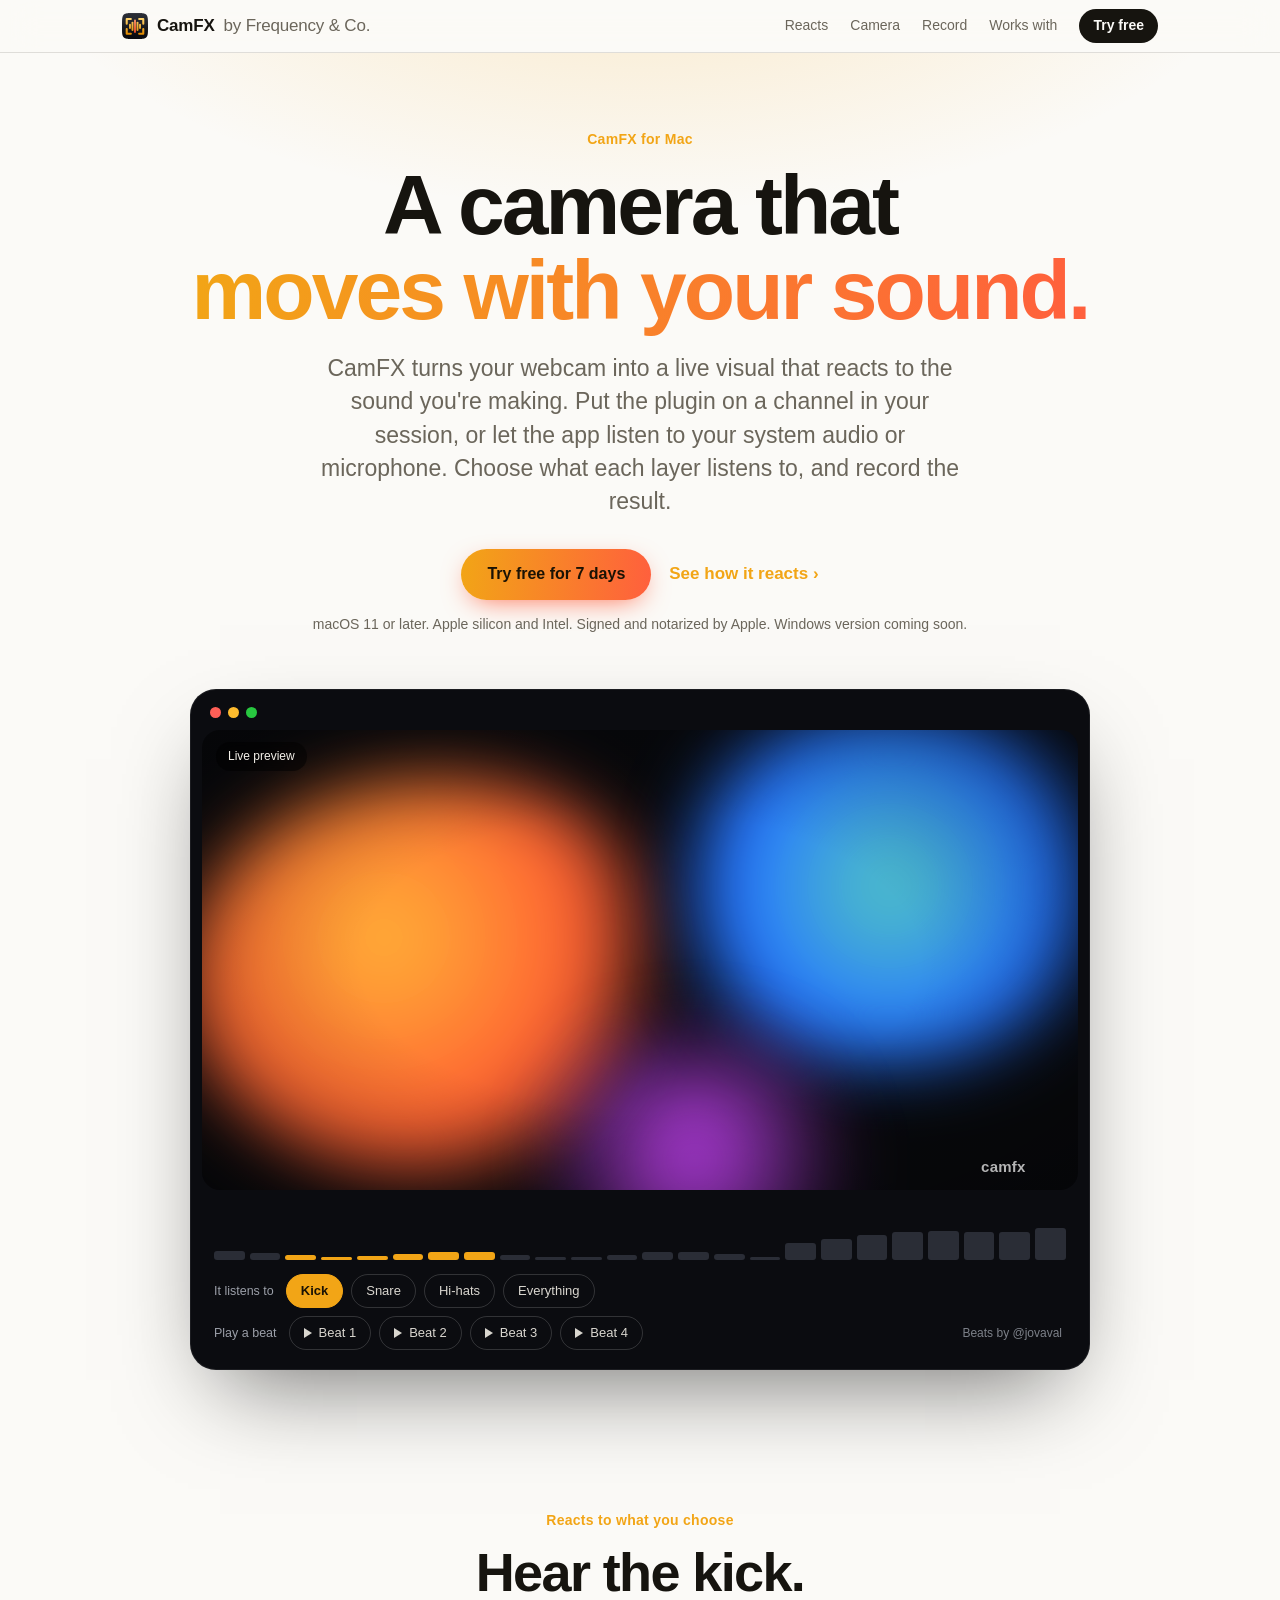
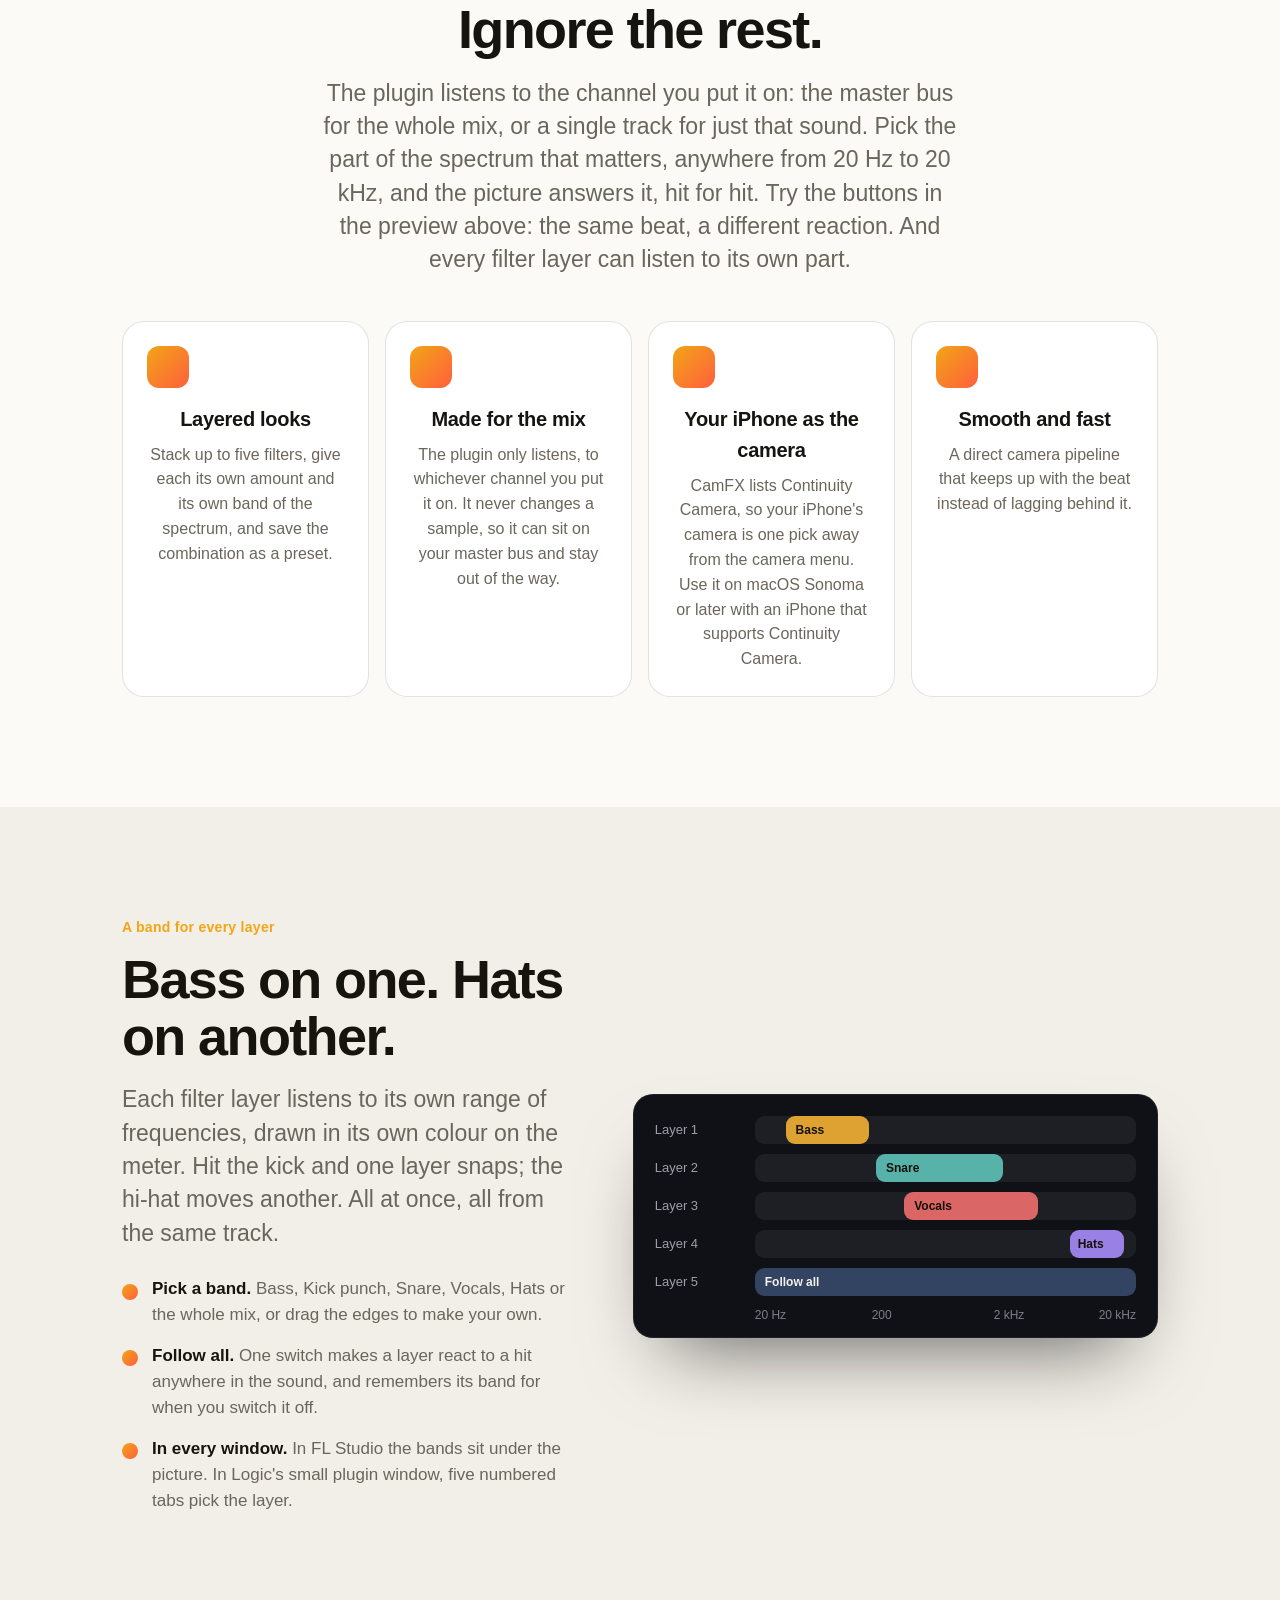
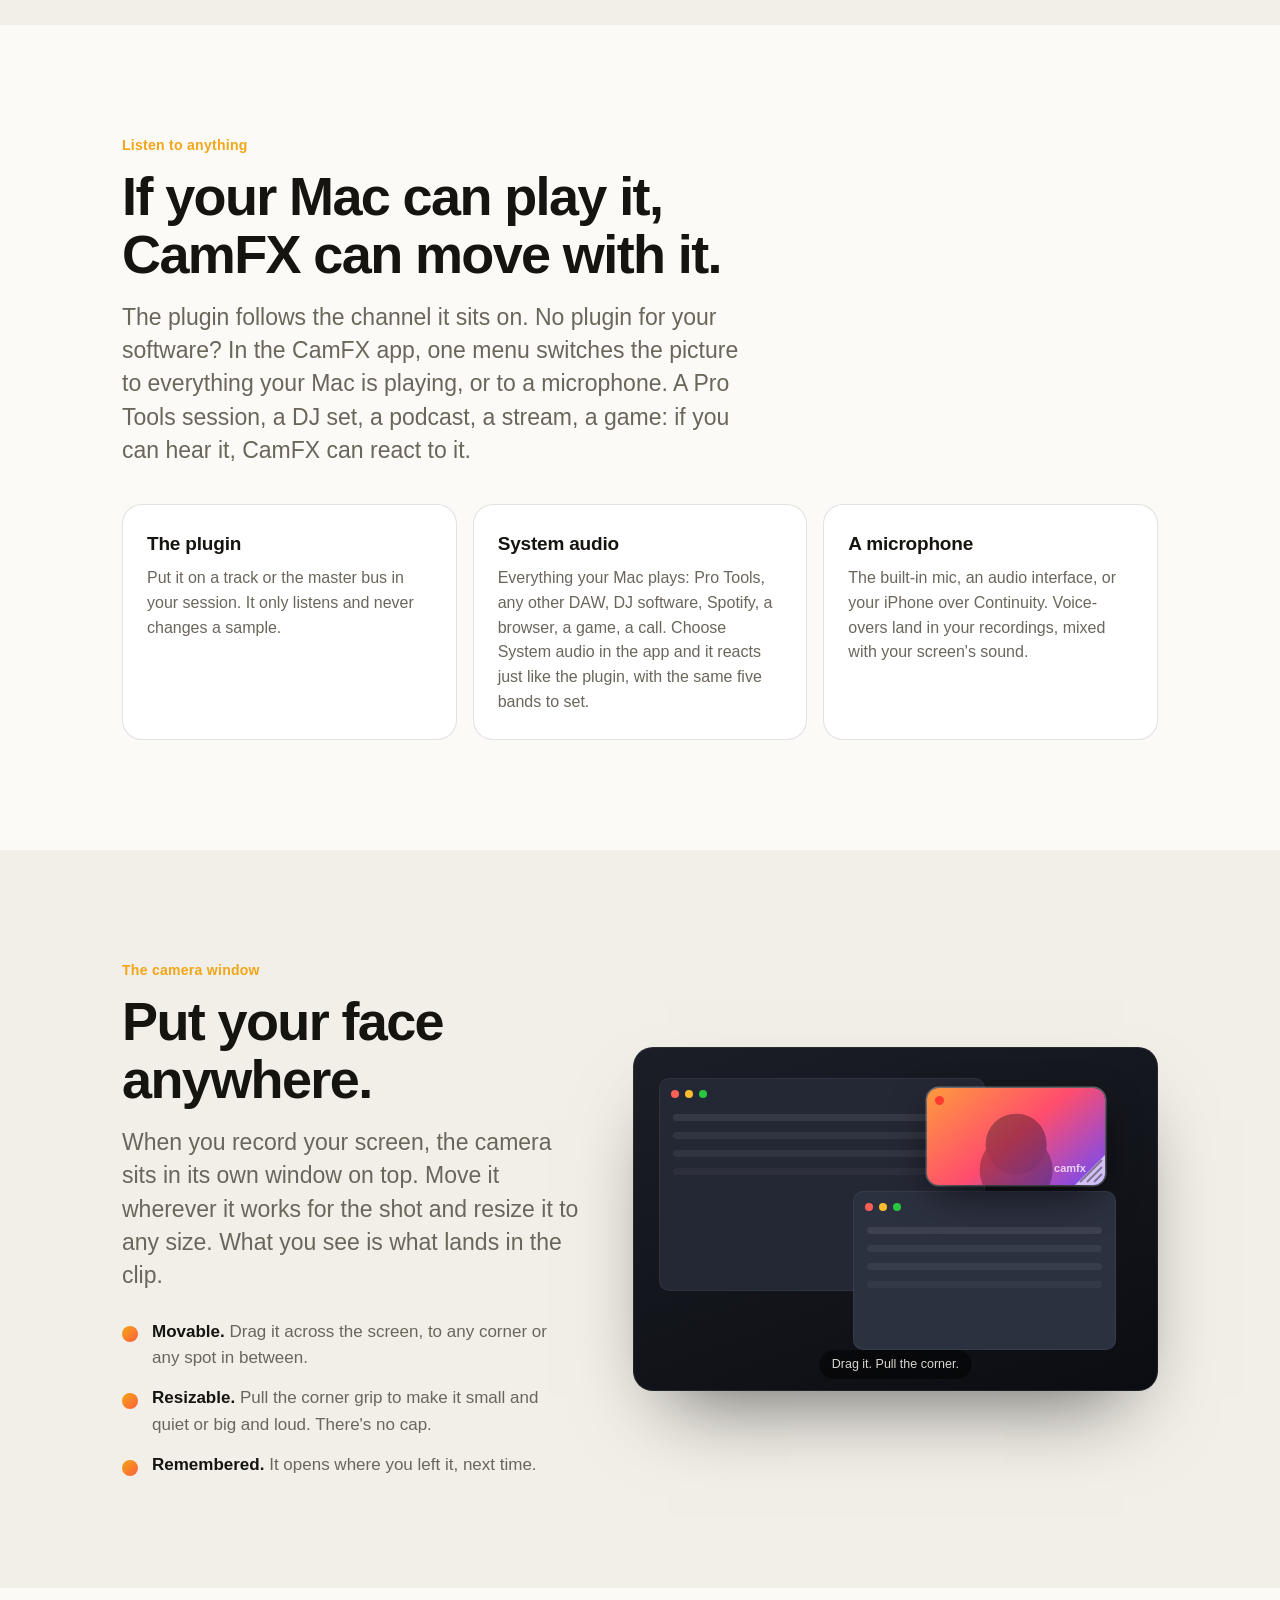
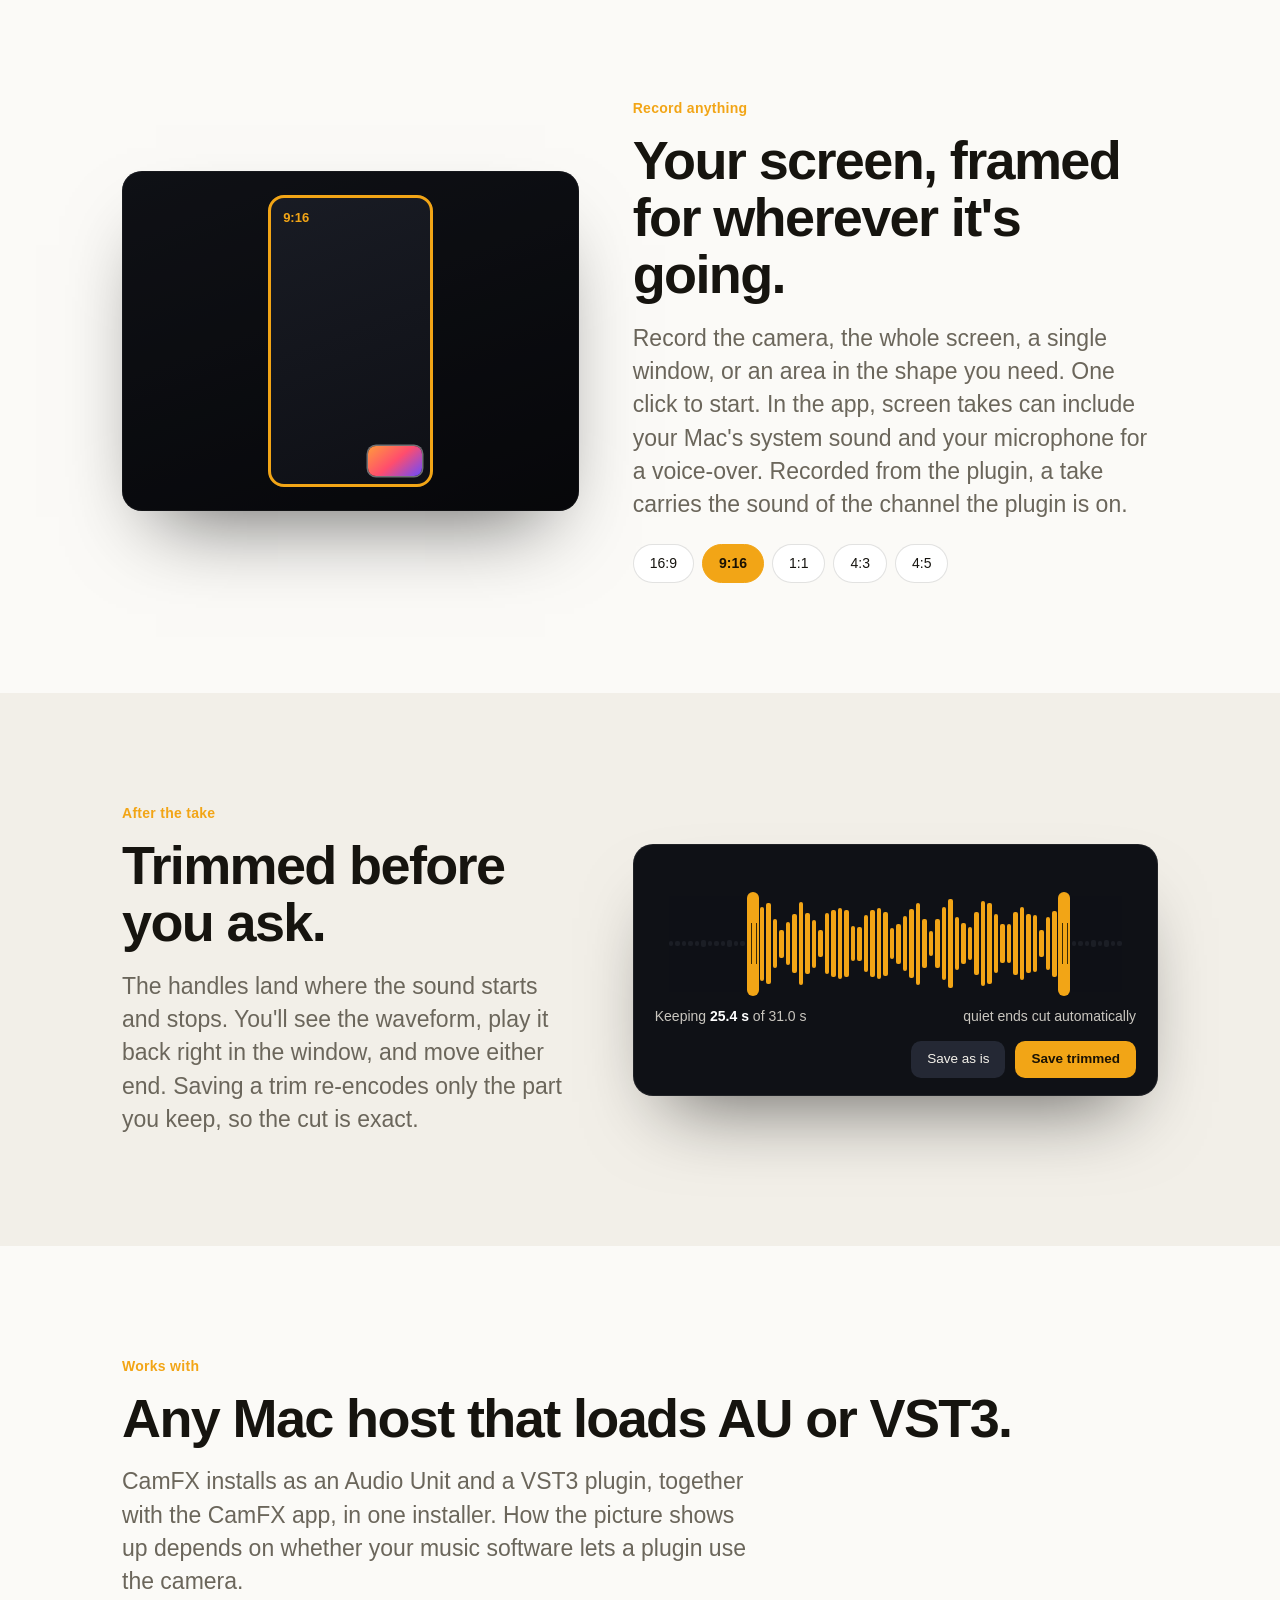
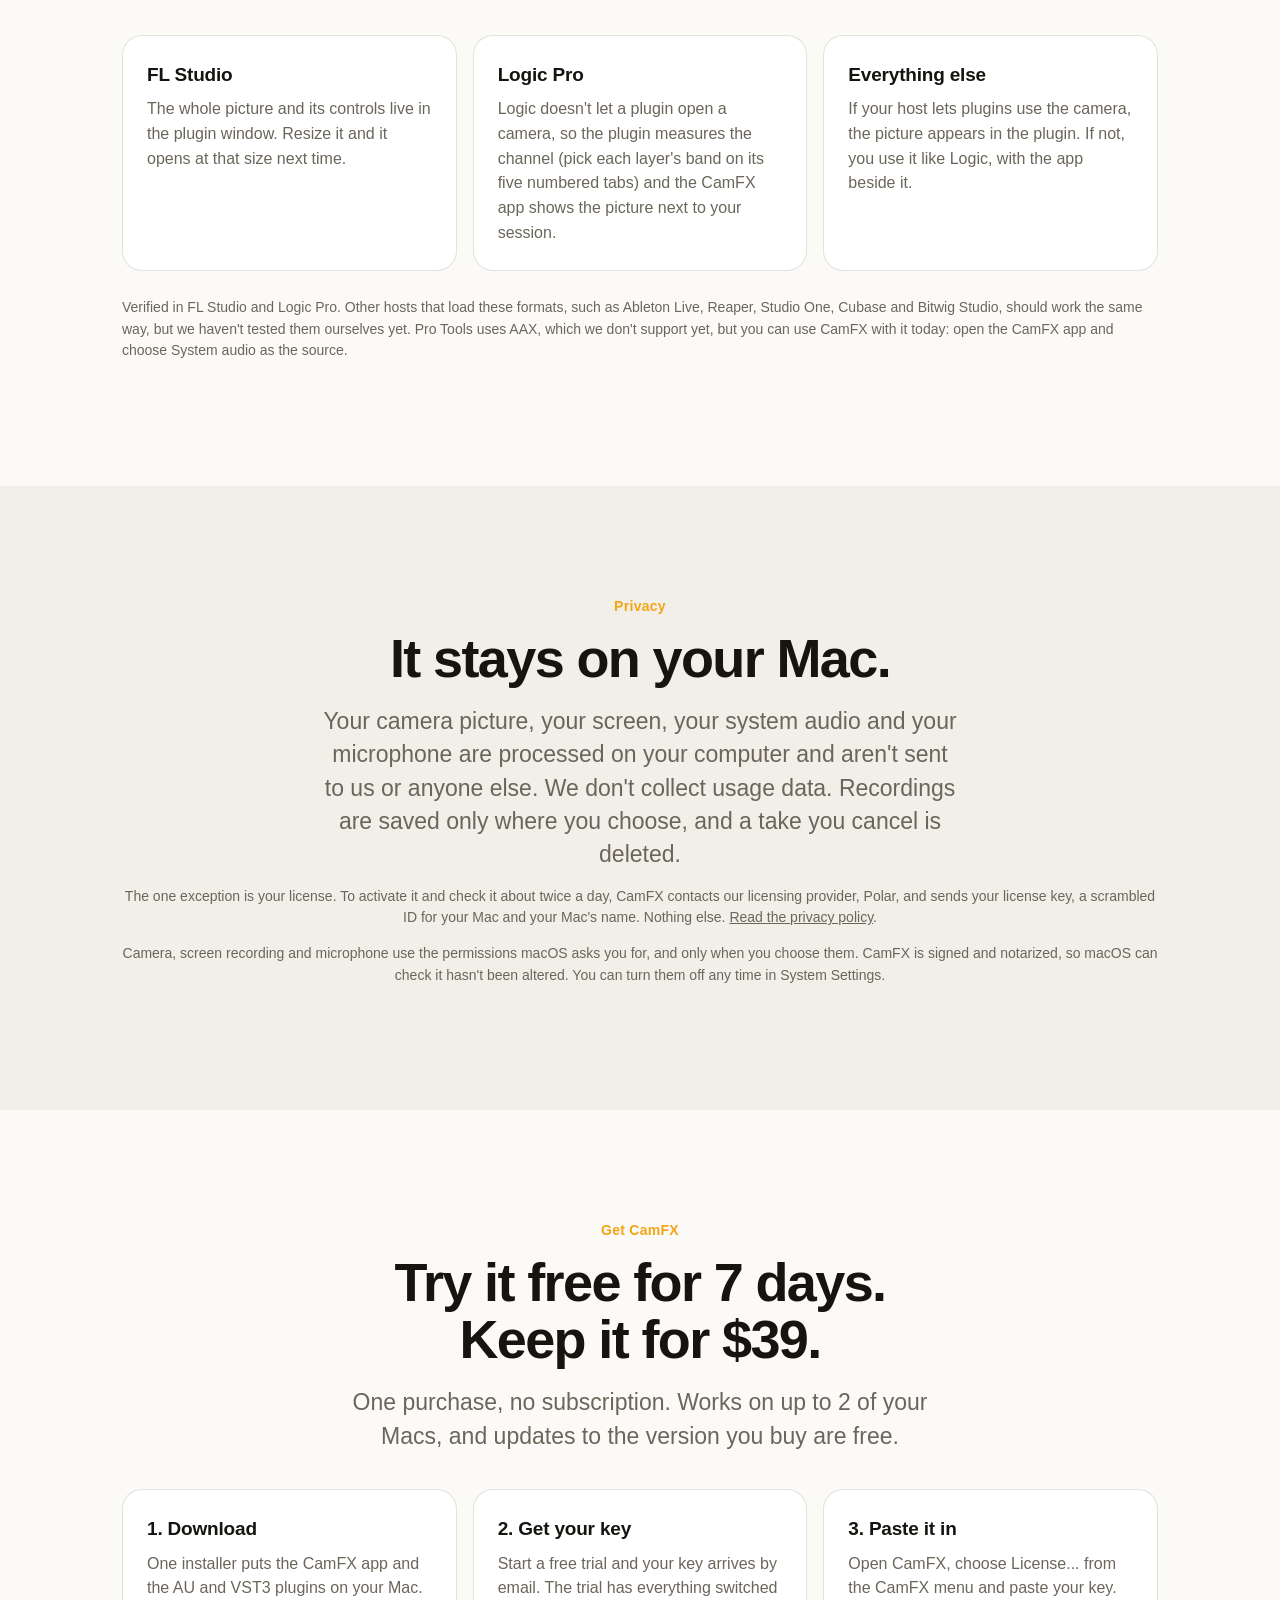
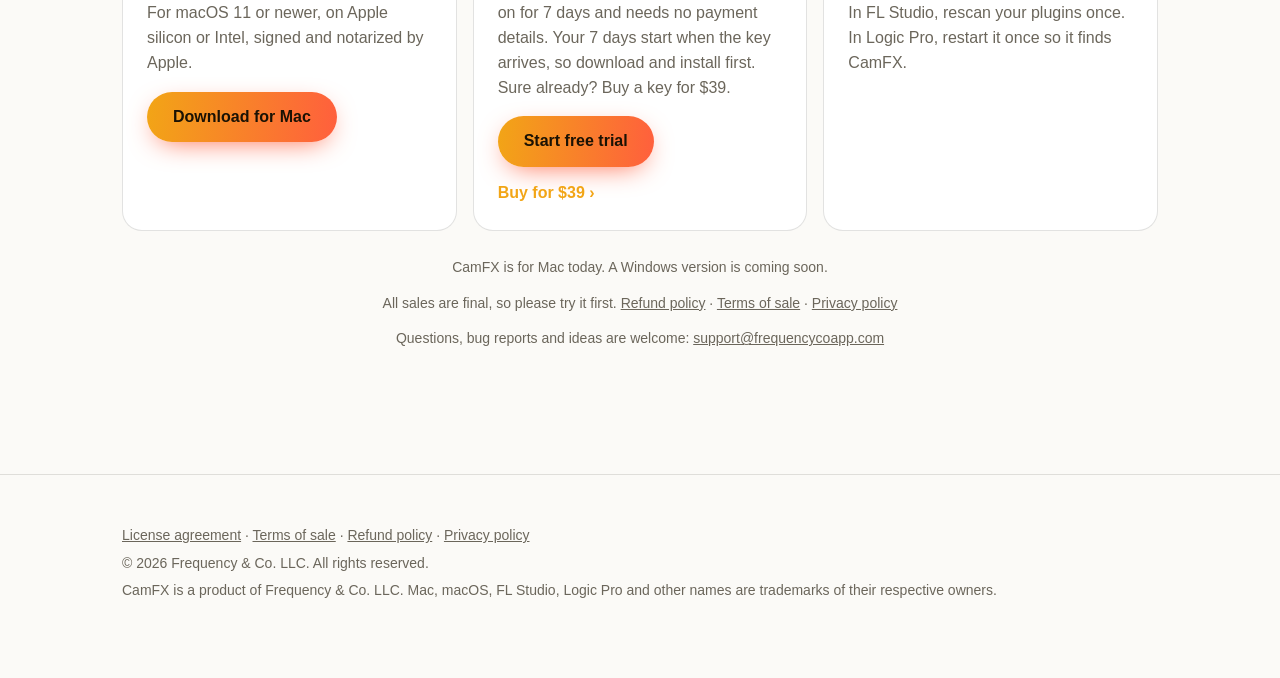
==== commit a0d625ab: "Add files via upload" ====
--- a/index.html
+++ b/index.html
@@ -275,11 +275,11 @@
 
 <section id="sources"><div class="wrap">
   <p class="eyebrow rv">Listen to anything</p>
-  <h2 class="rv d1">Your DAW, your Mac, your voice.</h2>
-  <p class="lead rv d2">The plugin follows the channel it sits on. In the CamFX app, one menu switches the picture to everything your Mac is playing, or to a microphone, so it works with software that has no plugin too.</p>
+  <h2 class="rv d1">If your Mac can play it,<br>CamFX can move with it.</h2>
+  <p class="lead rv d2">The plugin follows the channel it sits on. No plugin for your software? In the CamFX app, one menu switches the picture to everything your Mac is playing, or to a microphone. A Pro Tools session, a DJ set, a podcast, a stream, a game: if you can hear it, CamFX can react to it.</p>
   <div class="fmt">
     <div class="card rv"><h3>The plugin</h3><p>Put it on a track or the master bus in your session. It only listens and never changes a sample.</p></div>
-    <div class="card rv d1"><h3>System audio</h3><p>Everything your Mac plays: Spotify, DJ software, a browser, a DAW with no plugin. Set the five bands right in the app.</p></div>
+    <div class="card rv d1"><h3>System audio</h3><p>Everything your Mac plays: Pro Tools, any other DAW, DJ software, Spotify, a browser, a game, a call. Choose System audio in the app and it reacts just like the plugin, with the same five bands to set.</p></div>
     <div class="card rv d2"><h3>A microphone</h3><p>The built-in mic, an audio interface, or your iPhone over Continuity. Voice-overs land in your recordings, mixed with your screen's sound.</p></div>
   </div>
 </div></section>
@@ -346,7 +346,7 @@
     <div class="card rv d1"><h3>Logic Pro</h3><p>Logic doesn't let a plugin open a camera, so the plugin measures the channel (pick each layer's band on its five numbered tabs) and the CamFX app shows the picture next to your session.</p></div>
     <div class="card rv d2"><h3>Everything else</h3><p>If your host lets plugins use the camera, the picture appears in the plugin. If not, you use it like Logic, with the app beside it.</p></div>
   </div>
-  <p class="small rv" style="margin-top:26px">Verified in FL Studio and Logic Pro. Other hosts that load these formats, such as Ableton Live, Reaper, Studio One, Cubase and Bitwig Studio, should work the same way, but we haven't tested them ourselves yet. Pro Tools uses AAX, which isn't supported yet.</p>
+  <p class="small rv" style="margin-top:26px">Verified in FL Studio and Logic Pro. Other hosts that load these formats, such as Ableton Live, Reaper, Studio One, Cubase and Bitwig Studio, should work the same way, but we haven't tested them ourselves yet. Pro Tools uses AAX, which we don't support yet, but you can use CamFX with it today: open the CamFX app and choose System audio as the source.</p>
 </div></section>
 
 <section class="alt" id="privacy"><div class="wrap center">
